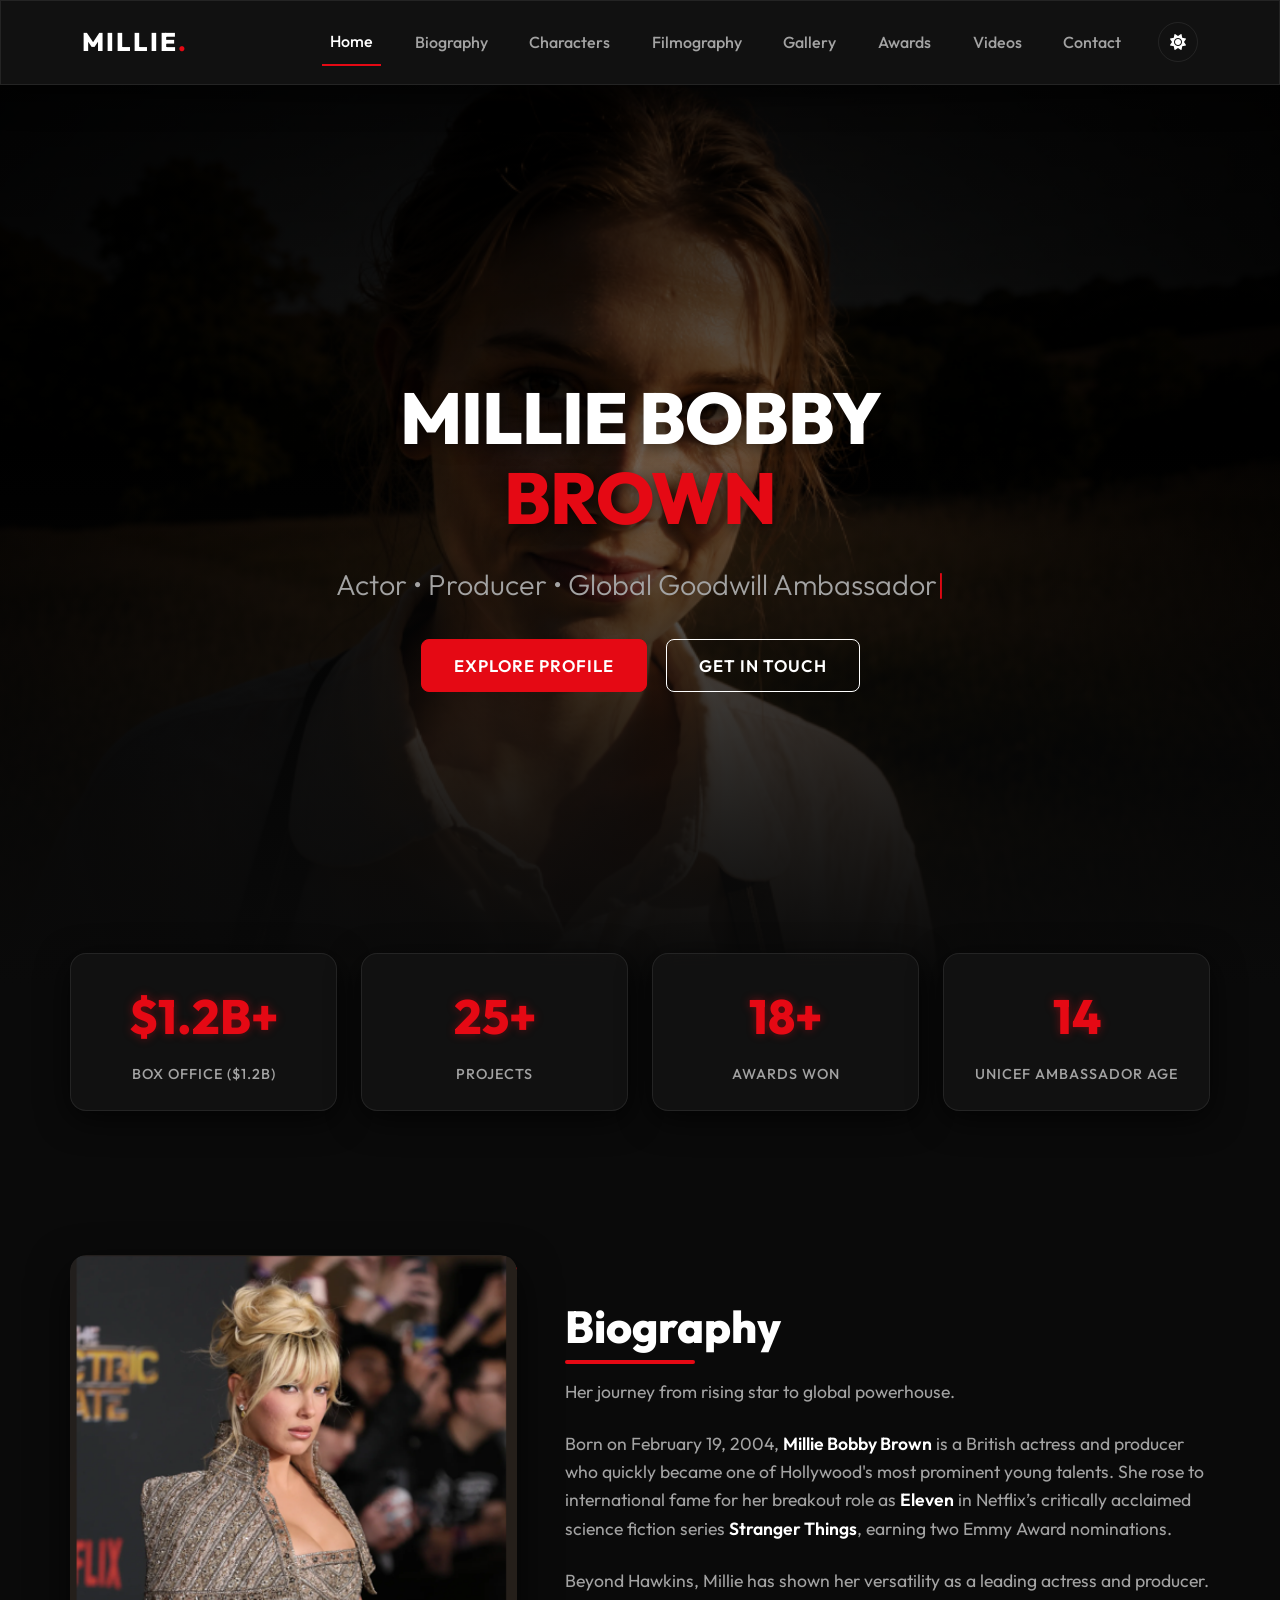
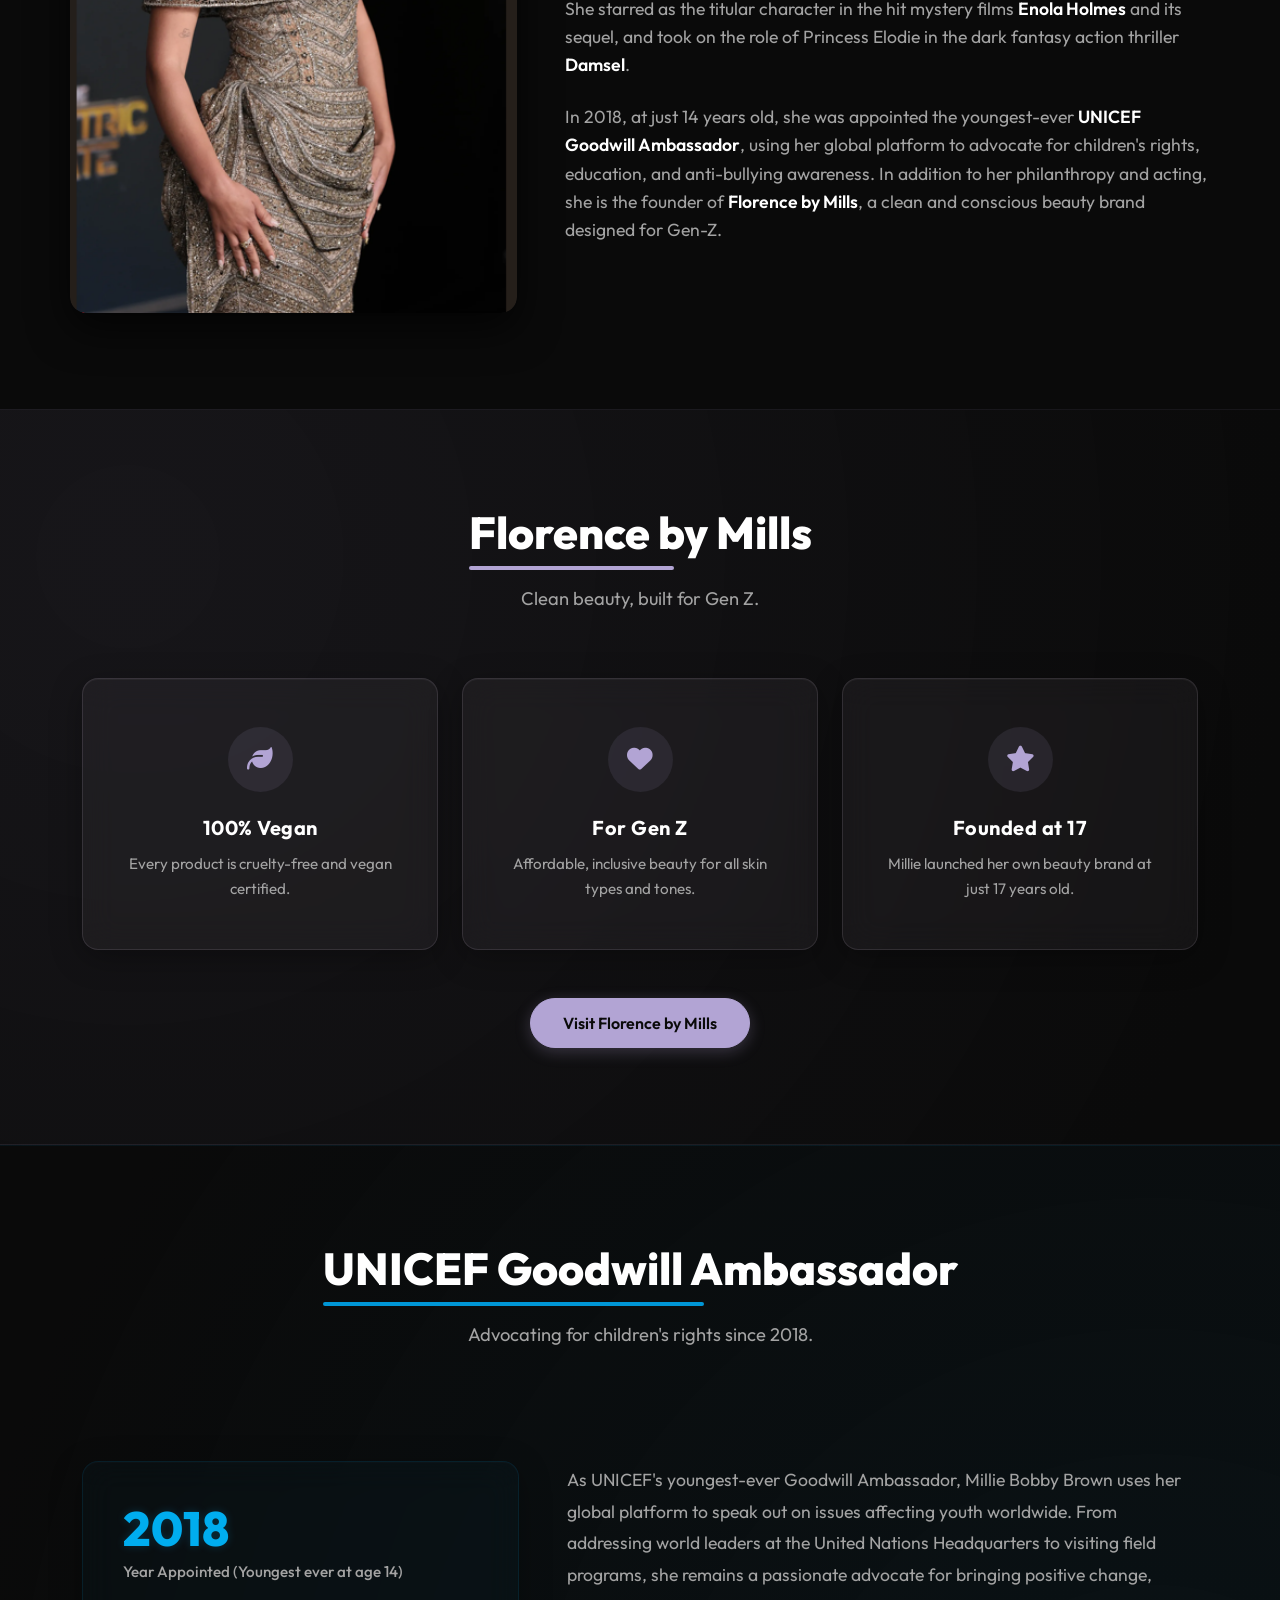
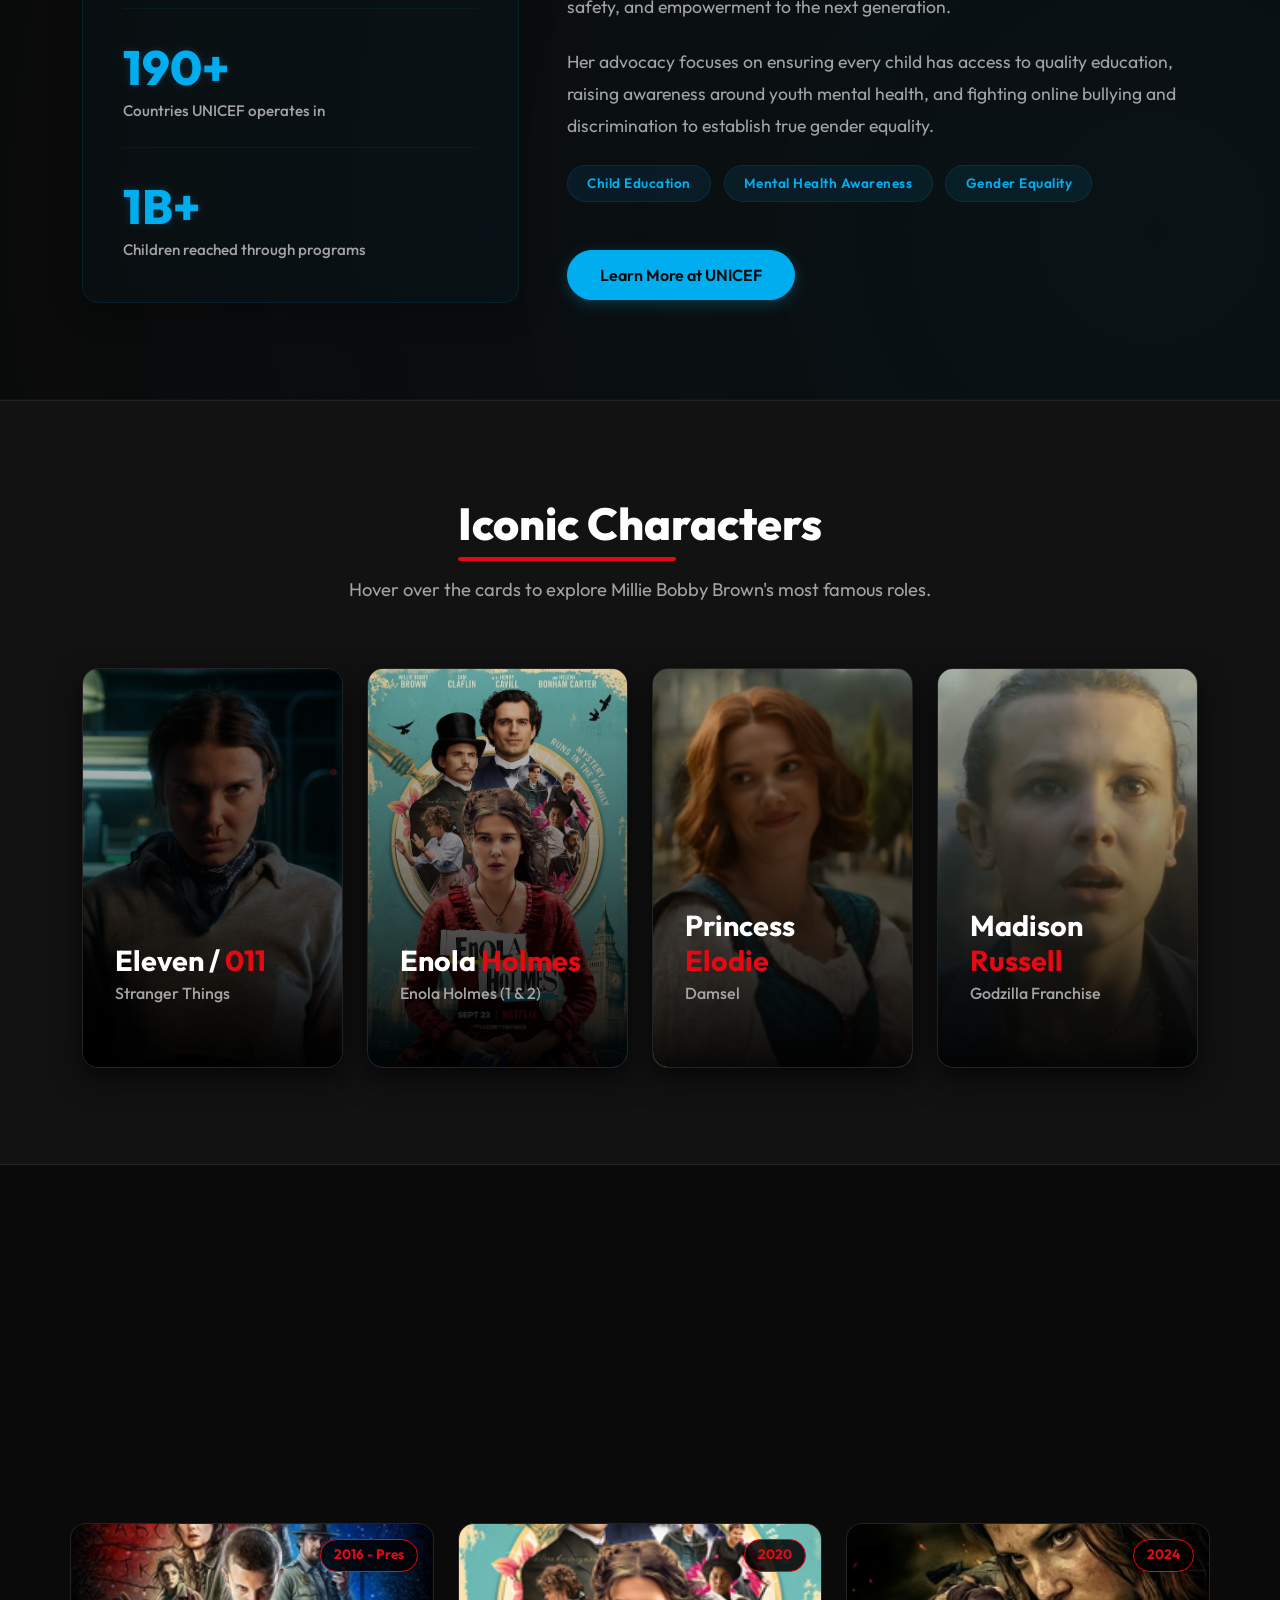
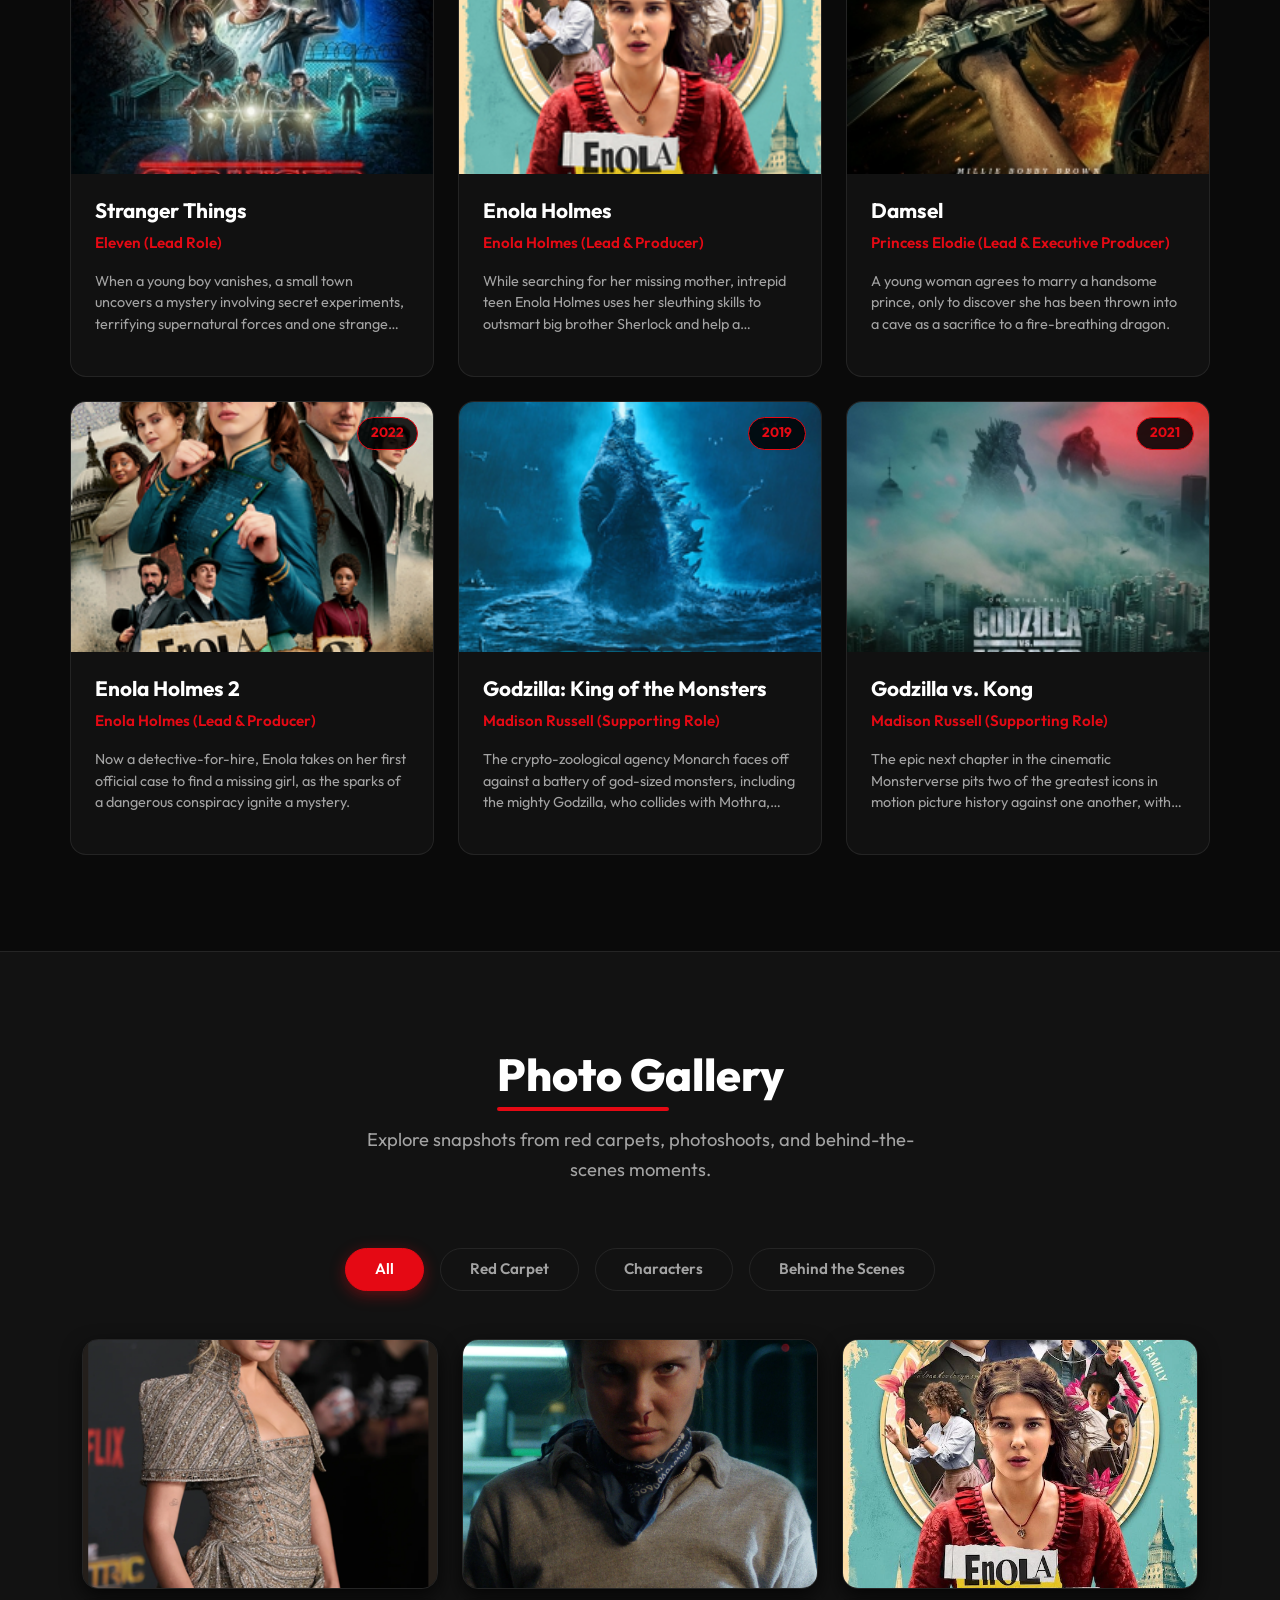
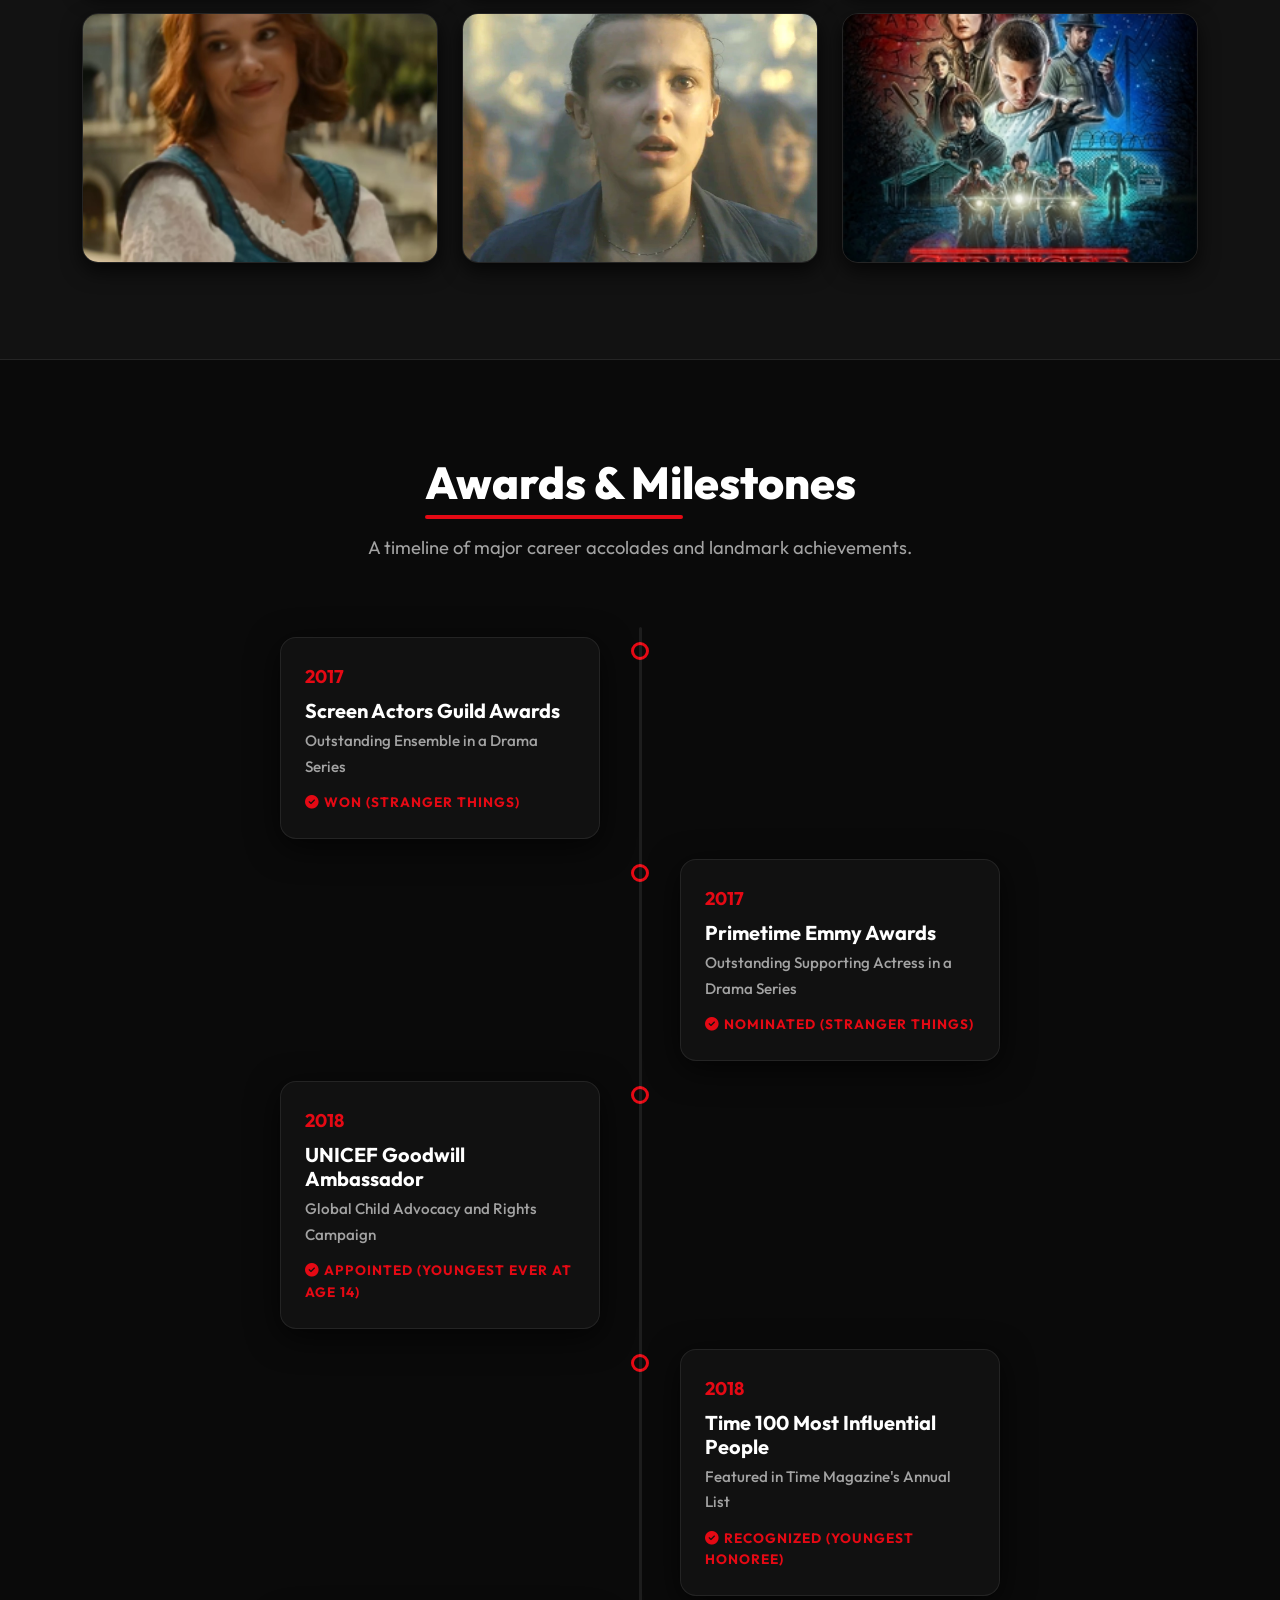
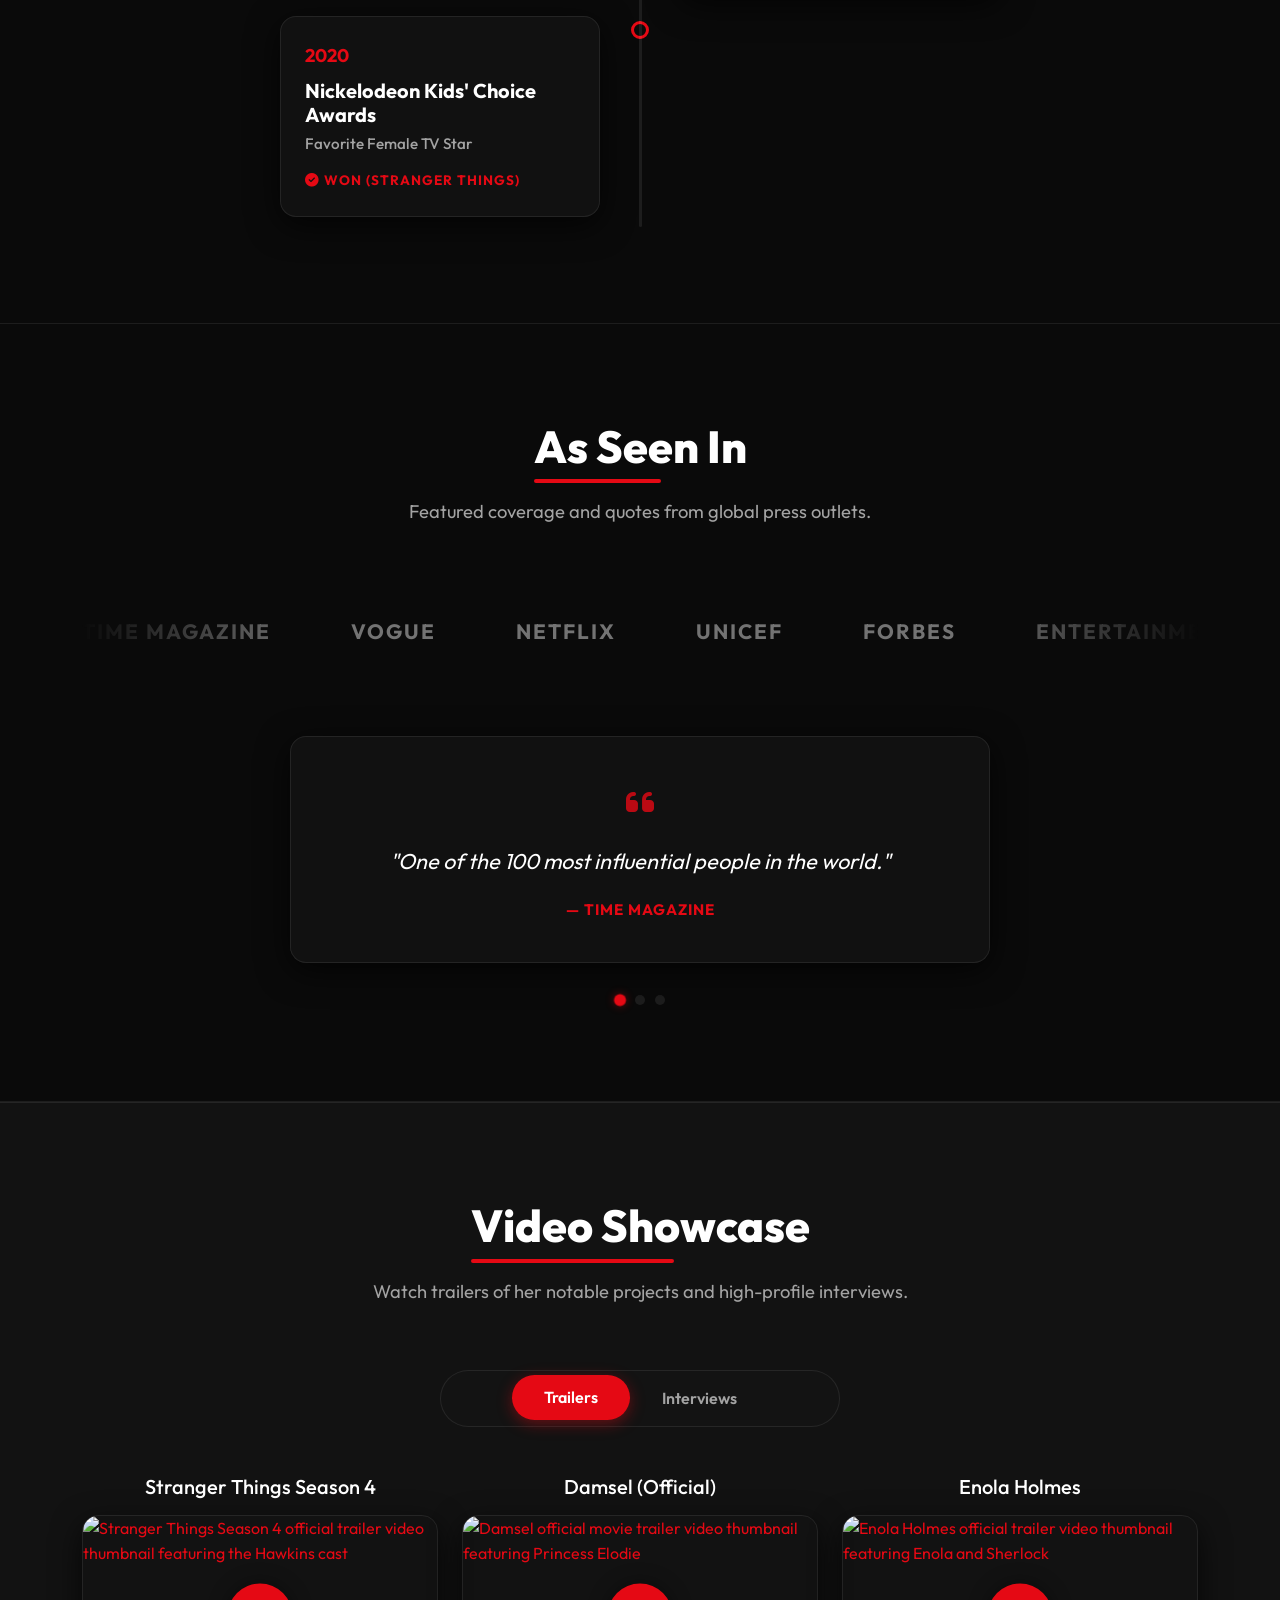
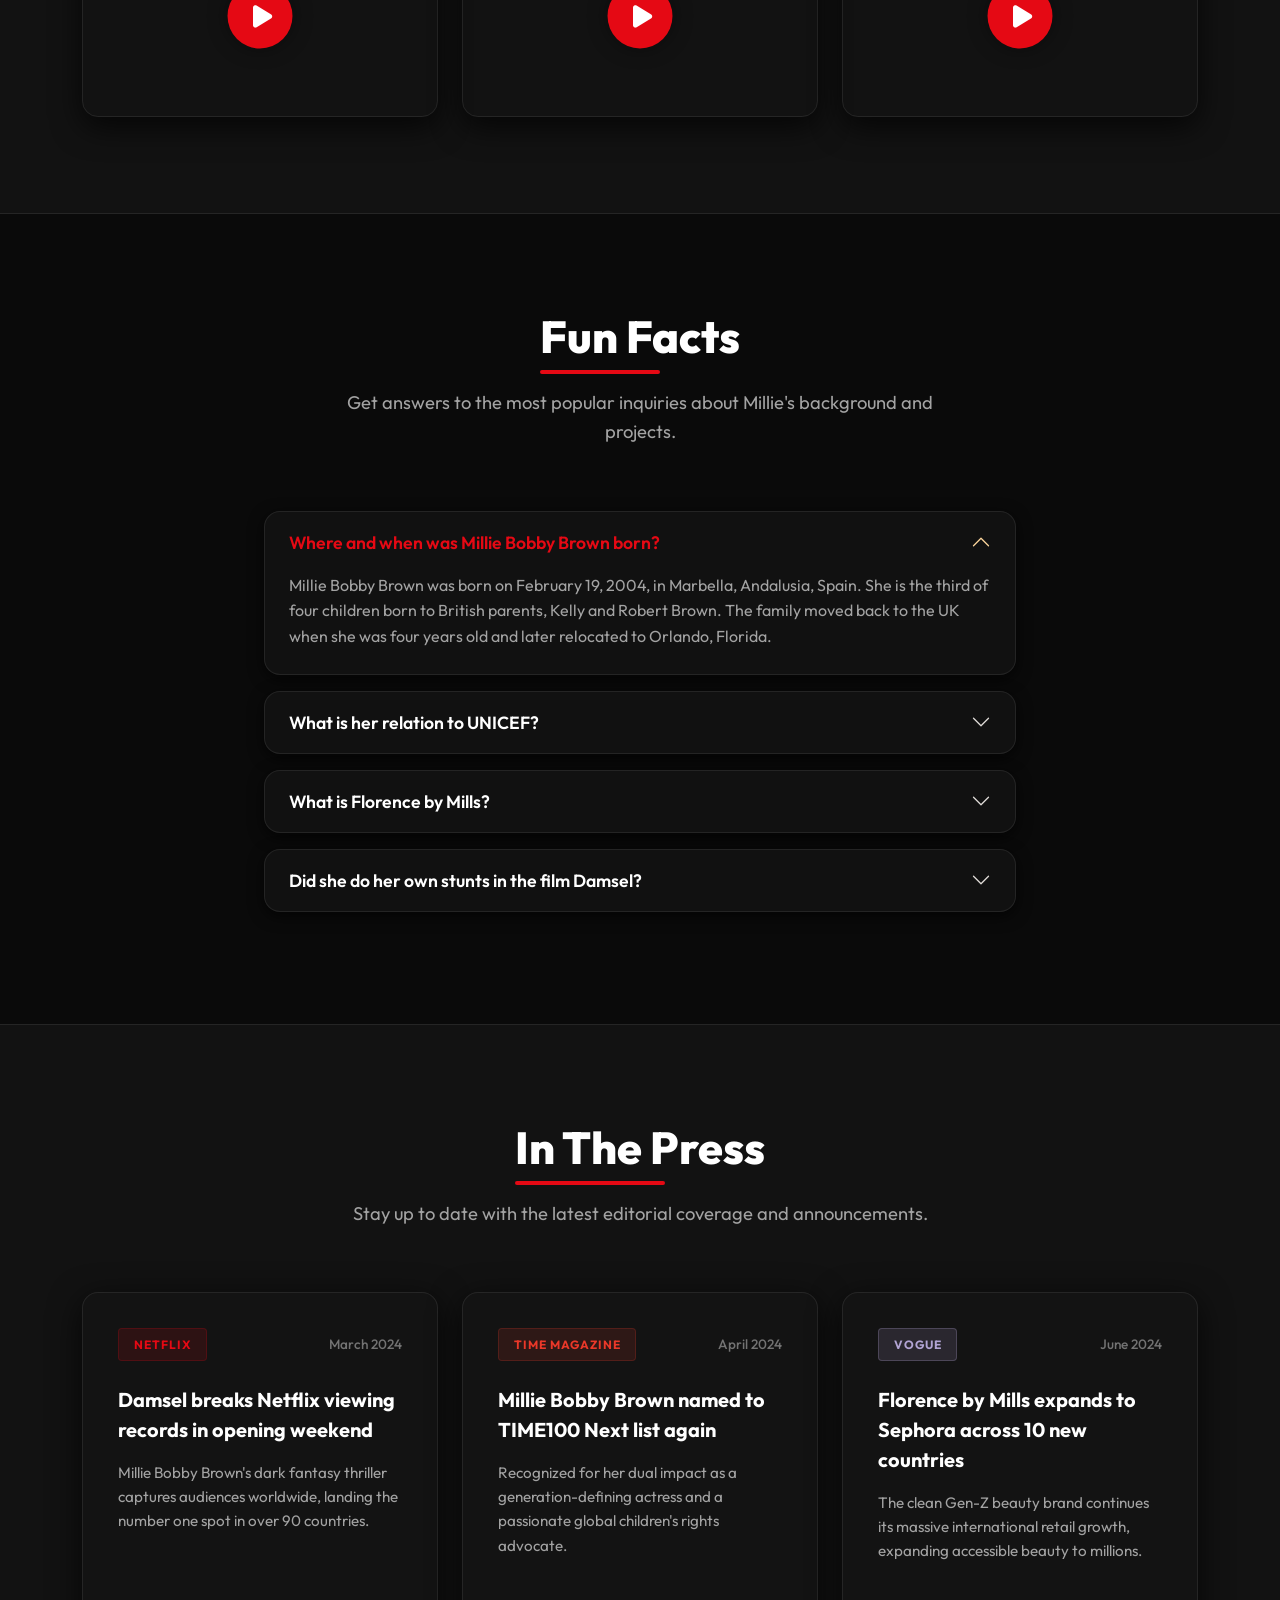
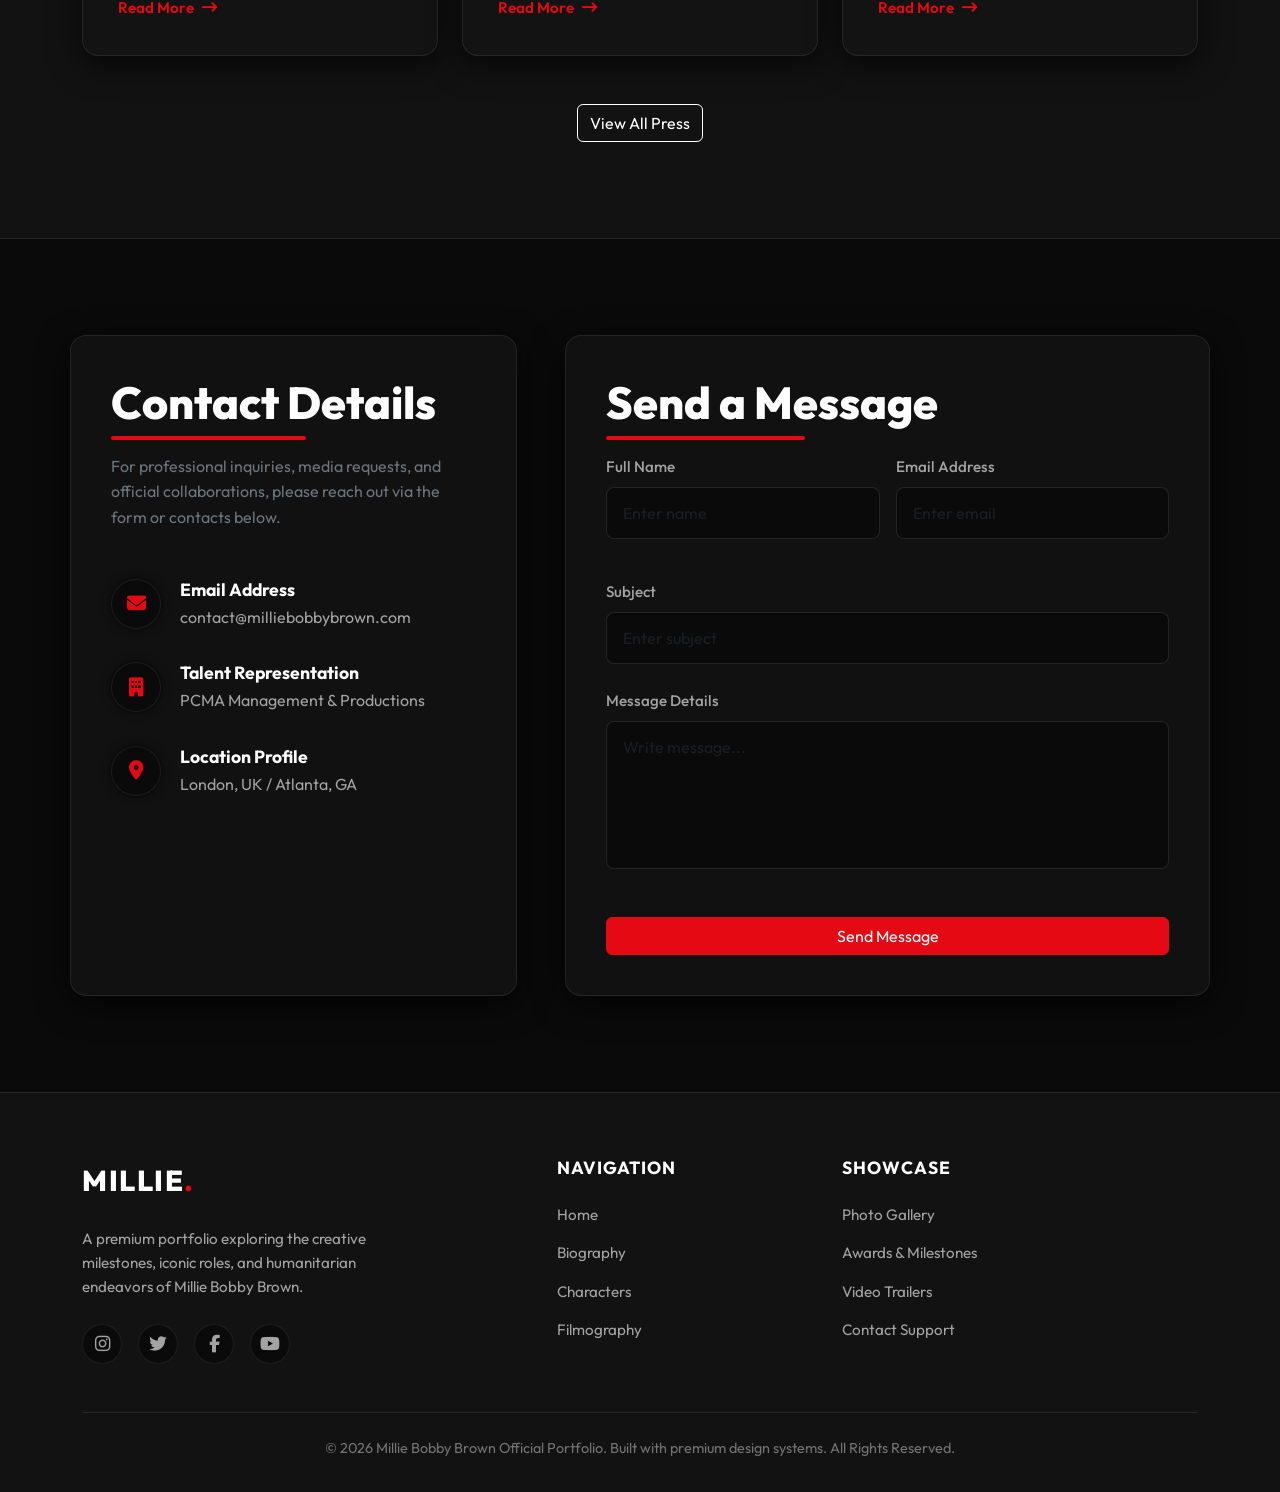
==== index.html @ f04abe36 "Implement inline video showcase player and local development server" ====
<!DOCTYPE html>
<html lang="en">
<head>
  <meta charset="UTF-8">
  <meta name="viewport" content="width=device-width, initial-scale=1.0">
  <title>Millie Bobby Brown | Official Portfolio & Showcase</title>
  <meta name="description" content="Explore the official portfolio of Millie Bobby Brown. Biography, iconic character grids, filterable filmography, awards timeline, interviews, trailers, and more.">
  
  <!-- SVG Favicon using "MILLIE." -->
  <link rel="icon" type="image/svg+xml" href="data:image/svg+xml,%3Csvg xmlns='http://www.w3.org/2000/svg' viewBox='0 0 100 100'%3E%3Cstyle%3Etext %7B font-family: 'Outfit', sans-serif%3B font-weight: 800%3B font-size: 24px%3B fill: %23111827%3B %7D @media (prefers-color-scheme: dark) %7B text %7B fill: %23FFFFFF%3B %7D %7D%3C/style%3E%3Ctext x='50%25' y='58%25' dominant-baseline='middle' text-anchor='middle'%3EMILLIE%3Ctspan fill='%23E50914'%3E.%3C/tspan%3E%3C/text%3E%3C/svg%3E">

  <!-- Open Graph Meta Tags -->
  <meta property="og:title" content="Millie Bobby Brown — Official Portfolio">
  <meta property="og:description" content="Actress, Producer & UNICEF Goodwill Ambassador">
  <meta property="og:image" content="assets/images/hero-bg.jpg">
  <meta property="og:type" content="website">

  <!-- Bootstrap 5 CSS -->
  <link href="https://cdn.jsdelivr.net/npm/bootstrap@5.3.2/dist/css/bootstrap.min.css" rel="stylesheet">
  <!-- FontAwesome Icons -->
  <link href="https://cdnjs.cloudflare.com/ajax/libs/font-awesome/6.4.2/css/all.min.css" rel="stylesheet">
  <!-- Custom CSS -->
  <link href="style.css" rel="stylesheet">
</head>
<body>

  <!-- Scroll Progress Bar -->
  <div class="scroll-progress-bar" id="scrollProgressBar"></div>

  <!-- Navigation Bar -->
  <nav class="navbar navbar-expand-lg sticky-top navbar-dark glass-panel" id="mainNavbar">
    <div class="container">
      <a class="navbar-brand" href="#home" id="brandLogo">MILLIE<span>.</span></a>
      <button class="navbar-toggler" type="button" data-bs-toggle="collapse" data-bs-target="#navbarContent" aria-controls="navbarContent" aria-expanded="false" aria-label="Toggle navigation" id="navbarTogglerBtn">
        <span class="navbar-toggler-icon"></span>
      </button>
      <div class="collapse navbar-collapse" id="navbarContent">
        <ul class="navbar-nav ms-auto mb-2 mb-lg-0 align-items-center">
          <li class="nav-item"><a class="nav-link active" href="#home" id="navLinkHome">Home</a></li>
          <li class="nav-item"><a class="nav-link" href="#bio" id="navLinkBio">Biography</a></li>
          <li class="nav-item"><a class="nav-link" href="#characters" id="navLinkCharacters">Characters</a></li>
          <li class="nav-item"><a class="nav-link" href="#filmography" id="navLinkFilmography">Filmography</a></li>
          <li class="nav-item"><a class="nav-link" href="#gallery" id="navLinkGallery">Gallery</a></li>
          <li class="nav-item"><a class="nav-link" href="#awards" id="navLinkAwards">Awards</a></li>
          <li class="nav-item"><a class="nav-link" href="#videos" id="navLinkVideos">Videos</a></li>
          <li class="nav-item"><a class="nav-link" href="#contact" id="navLinkContact">Contact</a></li>
          <li class="nav-item ms-lg-3 mt-2 mt-lg-0">
            <button class="theme-toggle-btn" id="themeToggleBtn" aria-label="Toggle Dark/Light Mode">
              <i class="fa-solid fa-sun" id="themeIcon"></i>
            </button>
          </li>
        </ul>
      </div>
    </div>
  </nav>

  <!-- Hero Section -->
  <section class="hero-section" id="home">
    <div class="hero-overlay"></div>
    <div class="hero-content text-center text-white">
      <h1 class="hero-title animate-on-scroll appear" id="heroMainTitle">MILLIE BOBBY <span>BROWN</span></h1>
      <p class="hero-subtitle" id="heroSubText">
        Actor • Producer • <span id="typewriter"></span><span class="typed-cursor">|</span>
      </p>
      <div class="hero-btns mt-4" id="heroButtonContainer">
        <a href="#bio" class="btn btn-primary-accent me-3" id="heroBtnExplore">Explore Profile</a>
        <a href="#contact" class="btn btn-outline-custom" id="heroBtnContact">Get In Touch</a>
      </div>
    </div>
  </section>

  <!-- Statistics Bar -->
  <section class="container stats-bar" id="statsSection">
    <div class="row g-4 justify-content-center">
      <div class="col-6 col-md-3">
        <div class="stat-item glass-panel" id="statBoxBoxOffice">
          <div class="stat-num" data-target="1200">$0M+</div>
          <div class="stat-label">Box Office ($1.2B)</div>
        </div>
      </div>
      <div class="col-6 col-md-3">
        <div class="stat-item glass-panel" id="statBoxProjects">
          <div class="stat-num" data-target="25">0</div>
          <div class="stat-label">Projects</div>
        </div>
      </div>
      <div class="col-6 col-md-3">
        <div class="stat-item glass-panel" id="statBoxAwards">
          <div class="stat-num" data-target="18">0</div>
          <div class="stat-label">Awards Won</div>
        </div>
      </div>
      <div class="col-6 col-md-3">
        <div class="stat-item glass-panel" id="statBoxAmbassador">
          <div class="stat-num" data-target="14">0</div>
          <div class="stat-label">UNICEF Ambassador Age</div>
        </div>
      </div>
    </div>
  </section>

  <!-- Biography Section -->
  <section class="section-padding container" id="bio">
    <div class="row align-items-center g-5">
      <div class="col-lg-5 animate-on-scroll" id="bioImageCol">
        <div class="bio-image-wrapper">
          <img src="assets/images/bio-img.png" alt="Millie Bobby Brown professional portrait showcase" class="bio-img" id="bioPortraitImage" loading="lazy">
        </div>
      </div>
      <div class="col-lg-7 bio-details animate-on-scroll" id="bioTextCol">
        <h2 class="section-title" id="bioTitle">Biography</h2>
        <p class="section-subtitle" id="bioSub">Her journey from rising star to global powerhouse.</p>
        <p>
          Born on February 19, 2004, <span class="highlight-text">Millie Bobby Brown</span> is a British actress and producer who quickly became one of Hollywood's most prominent young talents. She rose to international fame for her breakout role as <span class="highlight-text">Eleven</span> in Netflix’s critically acclaimed science fiction series <span class="highlight-text">Stranger Things</span>, earning two Emmy Award nominations.
        </p>
        <p>
          Beyond Hawkins, Millie has shown her versatility as a leading actress and producer. She starred as the titular character in the hit mystery films <span class="highlight-text">Enola Holmes</span> and its sequel, and took on the role of Princess Elodie in the dark fantasy action thriller <span class="highlight-text">Damsel</span>. 
        </p>
        <p>
          In 2018, at just 14 years old, she was appointed the youngest-ever <span class="highlight-text">UNICEF Goodwill Ambassador</span>, using her global platform to advocate for children's rights, education, and anti-bullying awareness. In addition to her philanthropy and acting, she is the founder of <span class="highlight-text">Florence by Mills</span>, a clean and conscious beauty brand designed for Gen-Z.
        </p>
      </div>
    </div>
  </section>

  <!-- Florence by Mills Brand Section -->
  <section class="section-padding florence-brand-section" id="florence">
    <div class="container">
      <div class="text-center animate-on-scroll" id="florenceHeader">
        <h2 class="section-title">Florence by Mills</h2>
        <p class="section-subtitle mx-auto">Clean beauty, built for Gen Z.</p>
      </div>

      <div class="row g-4 justify-content-center" id="florenceGrid">
        <!-- Pillar 1 -->
        <div class="col-md-4 animate-on-scroll">
          <div class="florence-card glass-panel-pastel">
            <div class="florence-icon"><i class="fa-solid fa-leaf"></i></div>
            <h3 class="florence-title">100% Vegan</h3>
            <p class="florence-desc">Every product is cruelty-free and vegan certified.</p>
          </div>
        </div>
        <!-- Pillar 2 -->
        <div class="col-md-4 animate-on-scroll">
          <div class="florence-card glass-panel-pastel">
            <div class="florence-icon"><i class="fa-solid fa-heart"></i></div>
            <h3 class="florence-title">For Gen Z</h3>
            <p class="florence-desc">Affordable, inclusive beauty for all skin types and tones.</p>
          </div>
        </div>
        <!-- Pillar 3 -->
        <div class="col-md-4 animate-on-scroll">
          <div class="florence-card glass-panel-pastel">
            <div class="florence-icon"><i class="fa-solid fa-star"></i></div>
            <h3 class="florence-title">Founded at 17</h3>
            <p class="florence-desc">Millie launched her own beauty brand at just 17 years old.</p>
          </div>
        </div>
      </div>

      <div class="text-center mt-5 animate-on-scroll" id="florenceCta">
        <a href="https://florencebymills.com" target="_blank" class="btn btn-florence">Visit Florence by Mills</a>
      </div>
    </div>
  </section>

  <!-- Humanitarian Work Section -->
  <section class="section-padding unicef-section" id="humanitarian">
    <div class="container">
      <div class="text-center animate-on-scroll" id="unicefHeader">
        <h2 class="section-title">UNICEF Goodwill Ambassador</h2>
        <p class="section-subtitle mx-auto">Advocating for children's rights since 2018.</p>
      </div>

      <div class="row align-items-center g-5 mt-3">
        <!-- Left Column: Impact Stats -->
        <div class="col-lg-5 animate-on-scroll" id="unicefStatsCol">
          <div class="unicef-stats-panel glass-panel-blue">
            <div class="unicef-stat-item">
              <div class="unicef-stat-num">2018</div>
              <div class="unicef-stat-label">Year Appointed (Youngest ever at age 14)</div>
            </div>
            <div class="unicef-stat-item">
              <div class="unicef-stat-num">190+</div>
              <div class="unicef-stat-label">Countries UNICEF operates in</div>
            </div>
            <div class="unicef-stat-item">
              <div class="unicef-stat-num">1B+</div>
              <div class="unicef-stat-label">Children reached through programs</div>
            </div>
          </div>
        </div>

        <!-- Right Column: Editorial & Tags -->
        <div class="col-lg-7 animate-on-scroll" id="unicefTextCol">
          <div class="unicef-editorial">
            <p>
              As UNICEF's youngest-ever Goodwill Ambassador, Millie Bobby Brown uses her global platform to speak out on issues affecting youth worldwide. From addressing world leaders at the United Nations Headquarters to visiting field programs, she remains a passionate advocate for bringing positive change, safety, and empowerment to the next generation.
            </p>
            <p class="mb-4">
              Her advocacy focuses on ensuring every child has access to quality education, raising awareness around youth mental health, and fighting online bullying and discrimination to establish true gender equality.
            </p>
            <div class="cause-tags mb-5">
              <span class="cause-badge">Child Education</span>
              <span class="cause-badge">Mental Health Awareness</span>
              <span class="cause-badge">Gender Equality</span>
            </div>
            <a href="https://www.unicef.org" target="_blank" class="btn btn-unicef">Learn More at UNICEF</a>
          </div>
        </div>
      </div>
    </div>
  </section>

  <!-- Characters Section -->
  <section class="section-padding bg-secondary-wrap" id="characters" style="background-color: var(--bg-secondary); border-top: 1px solid var(--border-color); border-bottom: 1px solid var(--border-color);">
    <div class="container">
      <div class="text-center animate-on-scroll" id="charactersHeader">
        <h2 class="section-title">Iconic Characters</h2>
        <p class="section-subtitle mx-auto">Hover over the cards to explore Millie Bobby Brown's most famous roles.</p>
      </div>
      
      <div class="row g-4" id="charactersGridContainer">
        <!-- Eleven -->
        <div class="col-md-6 col-lg-3 animate-on-scroll">
          <div class="character-card" id="charCardEleven">
            <div class="character-img-bg" style="background-image: url('assets/images/char-eleven-new.png');"></div>
            <div class="character-overlay">
              <h3 class="character-role">Eleven / <span>011</span></h3>
              <div class="character-show">Stranger Things</div>
              <p class="character-description">A psychokinetic girl raised in Hawkins Lab, who loves Eggo waffles and defends her friends from the Upside Down.</p>
            </div>
          </div>
        </div>
        <!-- Enola Holmes -->
        <div class="col-md-6 col-lg-3 animate-on-scroll">
          <div class="character-card" id="charCardEnola">
            <div class="character-img-bg" style="background-image: url('assets/images/char-enola-new.jpg');"></div>
            <div class="character-overlay">
              <h3 class="character-role">Enola <span>Holmes</span></h3>
              <div class="character-show">Enola Holmes (1 & 2)</div>
              <p class="character-description">Sherlock's brilliant, direct-to-camera-speaking younger sister who is a master of disguise and a skilled martial artist.</p>
            </div>
          </div>
        </div>
        <!-- Princess Elodie -->
        <div class="col-md-6 col-lg-3 animate-on-scroll">
          <div class="character-card" id="charCardElodie">
            <div class="character-img-bg" style="background-image: url('assets/images/char-elodie-new.jpg');"></div>
            <div class="character-overlay">
              <h3 class="character-role">Princess <span>Elodie</span></h3>
              <div class="character-show">Damsel</div>
              <p class="character-description">A strong-willed royal who fights to survive inside a dragon's lair after discovering she was meant to be sacrificed.</p>
            </div>
          </div>
        </div>
        <!-- Madison Russell -->
        <div class="col-md-6 col-lg-3 animate-on-scroll">
          <div class="character-card" id="charCardMadison">
            <div class="character-img-bg" style="background-image: url('assets/images/char-madison-new.png');"></div>
            <div class="character-overlay">
              <h3 class="character-role">Madison <span>Russell</span></h3>
              <div class="character-show">Godzilla Franchise</div>
              <p class="character-description">The courageous daughter of Monarch scientists, who risks her life to stand up for Godzilla and stop rogue organizations.</p>
            </div>
          </div>
        </div>
      </div>
    </div>
  </section>

  <!-- Filmography Section -->
  <section class="section-padding container" id="filmography">
    <div class="text-center animate-on-scroll" id="filmographyHeader">
      <h2 class="section-title">Filmography</h2>
      <p class="section-subtitle mx-auto">Filter and explore her major film and television productions.</p>
    </div>

    <!-- Filter Buttons -->
    <div class="filter-btn-container animate-on-scroll" id="filmographyFilters">
      <button class="filter-btn active" data-filter="all" id="btnFilterAll">All Projects</button>
      <button class="filter-btn" data-filter="movie" id="btnFilterMovies">Movies</button>
      <button class="filter-btn" data-filter="tv" id="btnFilterTV">TV Shows</button>
    </div>

    <!-- Filmography Cards -->
    <div class="row g-4" id="filmographyGrid">
      <!-- Stranger Things -->
      <div class="col-md-6 col-lg-4 film-item animate-on-scroll" data-category="tv" id="filmItemStrangerThings">
        <div class="movie-card">
          <div class="movie-poster-wrap">
            <img src="assets/images/poster-stranger-things.jpg" alt="Stranger Things Season 1 official series poster featuring Millie Bobby Brown as Eleven" loading="lazy">
            <span class="movie-year-badge">2016 - Pres</span>
          </div>
          <div class="movie-info">
            <h3 class="movie-title">Stranger Things</h3>
            <span class="movie-role">Eleven (Lead Role)</span>
            <p class="movie-desc">When a young boy vanishes, a small town uncovers a mystery involving secret experiments, terrifying supernatural forces and one strange little girl.</p>
          </div>
        </div>
      </div>
      <!-- Enola Holmes -->
      <div class="col-md-6 col-lg-4 film-item animate-on-scroll" data-category="movie" id="filmItemEnola1">
        <div class="movie-card">
          <div class="movie-poster-wrap">
            <img src="assets/images/poster-enola-holmes.jpg" alt="Enola Holmes official movie poster featuring Millie Bobby Brown" loading="lazy">
            <span class="movie-year-badge">2020</span>
          </div>
          <div class="movie-info">
            <h3 class="movie-title">Enola Holmes</h3>
            <span class="movie-role">Enola Holmes (Lead & Producer)</span>
            <p class="movie-desc">While searching for her missing mother, intrepid teen Enola Holmes uses her sleuthing skills to outsmart big brother Sherlock and help a runaway lord.</p>
          </div>
        </div>
      </div>
      <!-- Damsel -->
      <div class="col-md-6 col-lg-4 film-item animate-on-scroll" data-category="movie" id="filmItemDamsel">
        <div class="movie-card">
          <div class="movie-poster-wrap">
            <img src="assets/images/poster-damsel.jpg" alt="Damsel official dark fantasy movie poster starring Millie Bobby Brown" loading="lazy">
            <span class="movie-year-badge">2024</span>
          </div>
          <div class="movie-info">
            <h3 class="movie-title">Damsel</h3>
            <span class="movie-role">Princess Elodie (Lead & Executive Producer)</span>
            <p class="movie-desc">A young woman agrees to marry a handsome prince, only to discover she has been thrown into a cave as a sacrifice to a fire-breathing dragon.</p>
          </div>
        </div>
      </div>
      <!-- Enola Holmes 2 -->
      <div class="col-md-6 col-lg-4 film-item animate-on-scroll" data-category="movie" id="filmItemEnola2">
        <div class="movie-card">
          <div class="movie-poster-wrap">
            <img src="assets/images/poster-enola-holmes-2.png" alt="Enola Holmes 2 movie poster featuring Millie Bobby Brown in detective attire" loading="lazy">
            <span class="movie-year-badge">2022</span>
          </div>
          <div class="movie-info">
            <h3 class="movie-title">Enola Holmes 2</h3>
            <span class="movie-role">Enola Holmes (Lead & Producer)</span>
            <p class="movie-desc">Now a detective-for-hire, Enola takes on her first official case to find a missing girl, as the sparks of a dangerous conspiracy ignite a mystery.</p>
          </div>
        </div>
      </div>
      <!-- Godzilla: King of the Monsters -->
      <div class="col-md-6 col-lg-4 film-item animate-on-scroll" data-category="movie" id="filmItemGodzilla1">
        <div class="movie-card">
          <div class="movie-poster-wrap">
            <img src="assets/images/poster-godzilla-kotm.png" alt="Godzilla: King of the Monsters movie poster featuring Madison Russell" loading="lazy">
            <span class="movie-year-badge">2019</span>
          </div>
          <div class="movie-info">
            <h3 class="movie-title">Godzilla: King of the Monsters</h3>
            <span class="movie-role">Madison Russell (Supporting Role)</span>
            <p class="movie-desc">The crypto-zoological agency Monarch faces off against a battery of god-sized monsters, including the mighty Godzilla, who collides with Mothra, Rodan, and King Ghidorah.</p>
          </div>
        </div>
      </div>
      <!-- Godzilla vs. Kong -->
      <div class="col-md-6 col-lg-4 film-item animate-on-scroll" data-category="movie" id="filmItemGodzilla2">
        <div class="movie-card">
          <div class="movie-poster-wrap">
            <img src="assets/images/poster-godzilla-vs-kong.png" alt="Godzilla vs. Kong epic battle movie poster" loading="lazy">
            <span class="movie-year-badge">2021</span>
          </div>
          <div class="movie-info">
            <h3 class="movie-title">Godzilla vs. Kong</h3>
            <span class="movie-role">Madison Russell (Supporting Role)</span>
            <p class="movie-desc">The epic next chapter in the cinematic Monsterverse pits two of the greatest icons in motion picture history against one another, with humans caught in the middle.</p>
          </div>
        </div>
      </div>
    </div>
  </section>

  <!-- Interactive Photo Gallery -->
  <section class="section-padding bg-secondary-wrap" id="gallery" style="background-color: var(--bg-secondary); border-top: 1px solid var(--border-color); border-bottom: 1px solid var(--border-color);">
    <div class="container">
      <div class="text-center animate-on-scroll" id="galleryHeader">
        <h2 class="section-title">Photo Gallery</h2>
        <p class="section-subtitle mx-auto">Explore snapshots from red carpets, photoshoots, and behind-the-scenes moments.</p>
      </div>

      <!-- Gallery Filter Buttons -->
      <div class="filter-btn-container animate-on-scroll" id="galleryFilters">
        <button class="filter-btn gallery-filter-btn active" data-filter="all" id="btnGalleryFilterAll">All</button>
        <button class="filter-btn gallery-filter-btn" data-filter="red-carpet" id="btnGalleryFilterRedCarpet">Red Carpet</button>
        <button class="filter-btn gallery-filter-btn" data-filter="characters" id="btnGalleryFilterCharacters">Characters</button>
        <button class="filter-btn gallery-filter-btn" data-filter="behind-the-scenes" id="btnGalleryFilterBehindTheScenes">Behind the Scenes</button>
      </div>

      <div class="gallery-grid" id="galleryGridContainer">
        <!-- Gallery 1 -->
        <div class="gallery-item animate-on-scroll" data-src="assets/images/bio-img.png" data-caption="Millie Bobby Brown Portrait Showcase" id="galleryItem1" data-category="red-carpet">
          <img src="assets/images/bio-img.png" alt="Millie Bobby Brown smiling professional portrait" loading="lazy">
          <div class="gallery-hover-overlay"><i class="fa-solid fa-magnifying-glass-plus"></i></div>
        </div>
        <!-- Gallery 2 -->
        <div class="gallery-item animate-on-scroll" data-src="assets/images/char-eleven-new.png" data-caption="Eleven - Stranger Things Series" id="galleryItem2" data-category="characters">
          <img src="assets/images/char-eleven-new.png" alt="Millie Bobby Brown as Eleven with psychokinetic pose in Stranger Things" loading="lazy">
          <div class="gallery-hover-overlay"><i class="fa-solid fa-magnifying-glass-plus"></i></div>
        </div>
        <!-- Gallery 3 -->
        <div class="gallery-item animate-on-scroll" data-src="assets/images/char-enola-new.jpg" data-caption="Enola Holmes - Detective Portrait" id="galleryItem3" data-category="characters">
          <img src="assets/images/char-enola-new.jpg" alt="Millie Bobby Brown as Enola Holmes holding a magnifying glass in detective theme" loading="lazy">
          <div class="gallery-hover-overlay"><i class="fa-solid fa-magnifying-glass-plus"></i></div>
        </div>
        <!-- Gallery 4 -->
        <div class="gallery-item animate-on-scroll" data-src="assets/images/char-elodie-new.jpg" data-caption="Princess Elodie - Damsel Action Scene" id="galleryItem4" data-category="characters">
          <img src="assets/images/char-elodie-new.jpg" alt="Millie Bobby Brown as Princess Elodie armed with a sword in Damsel action scene" loading="lazy">
          <div class="gallery-hover-overlay"><i class="fa-solid fa-magnifying-glass-plus"></i></div>
        </div>
        <!-- Gallery 5 -->
        <div class="gallery-item animate-on-scroll" data-src="assets/images/char-madison-new.png" data-caption="Madison Russell - Godzilla Franchise" id="galleryItem5" data-category="behind-the-scenes">
          <img src="assets/images/char-madison-new.png" alt="Millie Bobby Brown as Madison Russell looking concerned in Godzilla movie scene" loading="lazy">
          <div class="gallery-hover-overlay"><i class="fa-solid fa-magnifying-glass-plus"></i></div>
        </div>
        <!-- Gallery 6 -->
        <div class="gallery-item animate-on-scroll" data-src="assets/images/poster-stranger-things.jpg" data-caption="Stranger Things Season 1 Poster Artwork" id="galleryItem6" data-category="behind-the-scenes">
          <img src="assets/images/poster-stranger-things.jpg" alt="Stranger Things Season 1 vintage artwork poster" loading="lazy">
          <div class="gallery-hover-overlay"><i class="fa-solid fa-magnifying-glass-plus"></i></div>
        </div>
      </div>
    </div>
  </section>

  <!-- Awards Section -->
  <section class="section-padding container" id="awards">
    <div class="text-center animate-on-scroll" id="awardsHeader">
      <h2 class="section-title">Awards & Milestones</h2>
      <p class="section-subtitle mx-auto">A timeline of major career accolades and landmark achievements.</p>
    </div>

    <div class="timeline" id="awardsTimeline">
      <!-- 2017 Ensemble Won -->
      <div class="timeline-item left-item animate-on-scroll" id="timelineItem1">
        <div class="timeline-card glass-panel">
          <div class="timeline-year">2017</div>
          <h4 class="timeline-title">Screen Actors Guild Awards</h4>
          <span class="timeline-category">Outstanding Ensemble in a Drama Series</span>
          <div class="timeline-status"><i class="fa-solid fa-circle-check"></i> Won (Stranger Things)</div>
        </div>
      </div>
      <!-- 2017 Emmy Nom -->
      <div class="timeline-item right-item animate-on-scroll" id="timelineItem2">
        <div class="timeline-card glass-panel">
          <div class="timeline-year">2017</div>
          <h4 class="timeline-title">Primetime Emmy Awards</h4>
          <span class="timeline-category">Outstanding Supporting Actress in a Drama Series</span>
          <div class="timeline-status"><i class="fa-solid fa-circle-check"></i> Nominated (Stranger Things)</div>
        </div>
      </div>
      <!-- 2018 Youngest UNICEF -->
      <div class="timeline-item left-item animate-on-scroll" id="timelineItem3">
        <div class="timeline-card glass-panel">
          <div class="timeline-year">2018</div>
          <h4 class="timeline-title">UNICEF Goodwill Ambassador</h4>
          <span class="timeline-category">Global Child Advocacy and Rights Campaign</span>
          <div class="timeline-status"><i class="fa-solid fa-circle-check"></i> Appointed (Youngest Ever at Age 14)</div>
        </div>
      </div>
      <!-- 2018 Time 100 -->
      <div class="timeline-item right-item animate-on-scroll" id="timelineItem4">
        <div class="timeline-card glass-panel">
          <div class="timeline-year">2018</div>
          <h4 class="timeline-title">Time 100 Most Influential People</h4>
          <span class="timeline-category">Featured in Time Magazine's Annual List</span>
          <div class="timeline-status"><i class="fa-solid fa-circle-check"></i> Recognized (Youngest honoree)</div>
        </div>
      </div>
      <!-- 2020 Kids Choice Won -->
      <div class="timeline-item left-item animate-on-scroll" id="timelineItem5">
        <div class="timeline-card glass-panel">
          <div class="timeline-year">2020</div>
          <h4 class="timeline-title">Nickelodeon Kids' Choice Awards</h4>
          <span class="timeline-category">Favorite Female TV Star</span>
          <div class="timeline-status"><i class="fa-solid fa-circle-check"></i> Won (Stranger Things)</div>
        </div>
      </div>
    </div>
  </section>

  <!-- As Seen In Section -->
  <section class="section-padding bg-dark-banner" id="press" style="border-top: 1px solid var(--border-color); border-bottom: 1px solid var(--border-color);">
    <div class="container">
      <div class="text-center animate-on-scroll" id="pressHeader">
        <h2 class="section-title">As Seen In</h2>
        <p class="section-subtitle mx-auto">Featured coverage and quotes from global press outlets.</p>
      </div>

      <!-- Auto-scrolling Marquee of Outlets -->
      <div class="marquee-wrapper animate-on-scroll">
        <div class="marquee-track">
          <div class="marquee-item">TIME Magazine</div>
          <div class="marquee-item">Vogue</div>
          <div class="marquee-item">Netflix</div>
          <div class="marquee-item">UNICEF</div>
          <div class="marquee-item">Forbes</div>
          <div class="marquee-item">Entertainment Weekly</div>
          <div class="marquee-item">Variety</div>
          <!-- Repeat items for continuous infinite scroll -->
          <div class="marquee-item">TIME Magazine</div>
          <div class="marquee-item">Vogue</div>
          <div class="marquee-item">Netflix</div>
          <div class="marquee-item">UNICEF</div>
          <div class="marquee-item">Forbes</div>
          <div class="marquee-item">Entertainment Weekly</div>
          <div class="marquee-item">Variety</div>
        </div>
      </div>

      <!-- Rotating Quotes Container -->
      <div class="quotes-slider-container animate-on-scroll">
        <!-- Quote 1 -->
        <div class="quote-card glass-panel active" data-quote-index="0">
          <div class="quote-icon"><i class="fa-solid fa-quote-left"></i></div>
          <p class="quote-text">"One of the 100 most influential people in the world."</p>
          <div class="quote-author">— TIME Magazine</div>
        </div>
        <!-- Quote 2 -->
        <div class="quote-card glass-panel" data-quote-index="1">
          <div class="quote-icon"><i class="fa-solid fa-quote-left"></i></div>
          <p class="quote-text">"A force of nature on and off screen."</p>
          <div class="quote-author">— Vogue</div>
        </div>
        <!-- Quote 3 -->
        <div class="quote-card glass-panel" data-quote-index="2">
          <div class="quote-icon"><i class="fa-solid fa-quote-left"></i></div>
          <p class="quote-text">"A generation-defining talent."</p>
          <div class="quote-author">— Variety</div>
        </div>
        
        <!-- Slider Indicators -->
        <div class="quote-dots">
          <span class="quote-dot active" data-quote-dot="0"></span>
          <span class="quote-dot" data-quote-dot="1"></span>
          <span class="quote-dot" data-quote-dot="2"></span>
        </div>
      </div>
    </div>
  </section>

  <!-- Video Showcase Section -->
  <section class="section-padding bg-secondary-wrap" id="videos" style="background-color: var(--bg-secondary); border-top: 1px solid var(--border-color); border-bottom: 1px solid var(--border-color);">
    <div class="container">
      <div class="text-center animate-on-scroll" id="videosHeader">
        <h2 class="section-title">Video Showcase</h2>
        <p class="section-subtitle mx-auto">Watch trailers of her notable projects and high-profile interviews.</p>
      </div>

      <!-- Video Tabs Pills -->
      <ul class="nav nav-pills nav-pills-custom justify-content-center animate-on-scroll" id="videoTabs" role="tablist">
        <li class="nav-item" role="presentation">
          <button class="nav-link active" id="pills-trailers-tab" data-bs-toggle="pill" data-bs-target="#pills-trailers" type="button" role="tab" aria-controls="pills-trailers" aria-selected="true">Trailers</button>
        </li>
        <li class="nav-item" role="presentation">
          <button class="nav-link" id="pills-interviews-tab" data-bs-toggle="pill" data-bs-target="#pills-interviews" type="button" role="tab" aria-controls="pills-interviews" aria-selected="false">Interviews</button>
        </li>
      </ul>

      <!-- Tab Content Panels -->
      <div class="tab-content" id="videoTabsContent">
        <!-- Trailers Tab -->
        <div class="tab-pane fade show active" id="pills-trailers" role="tabpanel" aria-labelledby="pills-trailers-tab">
          <div class="row g-4 justify-content-center" id="trailersGrid">
            <div class="col-lg-4 animate-on-scroll">
              <h5 class="text-center mb-3">Stranger Things Season 4</h5>
              <div class="video-wrap">
                <a href="https://www.youtube.com/watch?v=b9EkMc79ZSU" target="_blank" class="video-link-wrapper">
                  <img src="https://img.youtube.com/vi/b9EkMc79ZSU/maxresdefault.jpg" alt="Stranger Things Season 4 official trailer video thumbnail featuring the Hawkins cast" class="video-thumbnail" loading="lazy">
                  <div class="play-btn-overlay"><i class="fa-solid fa-play"></i></div>
                </a>
              </div>
            </div>
            <div class="col-lg-4 animate-on-scroll">
              <h5 class="text-center mb-3">Damsel (Official)</h5>
              <div class="video-wrap">
                <a href="https://www.youtube.com/watch?v=iM150ZWovZM" target="_blank" class="video-link-wrapper">
                  <img src="https://img.youtube.com/vi/iM150ZWovZM/maxresdefault.jpg" alt="Damsel official movie trailer video thumbnail featuring Princess Elodie" class="video-thumbnail" loading="lazy">
                  <div class="play-btn-overlay"><i class="fa-solid fa-play"></i></div>
                </a>
              </div>
            </div>
            <div class="col-lg-4 animate-on-scroll">
              <h5 class="text-center mb-3">Enola Holmes</h5>
              <div class="video-wrap">
                <a href="https://www.youtube.com/watch?v=1d0Zf9sXlHk" target="_blank" class="video-link-wrapper">
                  <img src="https://img.youtube.com/vi/1d0Zf9sXlHk/maxresdefault.jpg" alt="Enola Holmes official trailer video thumbnail featuring Enola and Sherlock" class="video-thumbnail" loading="lazy">
                  <div class="play-btn-overlay"><i class="fa-solid fa-play"></i></div>
                </a>
              </div>
            </div>
          </div>
        </div>

        <!-- Interviews Tab -->
        <div class="tab-pane fade" id="pills-interviews" role="tabpanel" aria-labelledby="pills-interviews-tab">
          <div class="row g-4 justify-content-center" id="interviewsGrid">
            <div class="col-lg-6 animate-on-scroll">
              <h5 class="text-center mb-3">Wired Autocomplete Interview</h5>
              <div class="video-wrap">
                <a href="https://www.youtube.com/watch?v=9VpJ5ci5zcw" target="_blank" class="video-link-wrapper">
                  <img src="https://img.youtube.com/vi/9VpJ5ci5zcw/maxresdefault.jpg" alt="Millie Bobby Brown WIRED Autocomplete Interview video thumbnail" class="video-thumbnail" loading="lazy">
                  <div class="play-btn-overlay"><i class="fa-solid fa-play"></i></div>
                </a>
              </div>
            </div>
            <div class="col-lg-6 animate-on-scroll">
              <h5 class="text-center mb-3">The Tonight Show Starring Jimmy Fallon</h5>
              <div class="video-wrap">
                <a href="https://www.youtube.com/watch?v=xJJQGC0cnxo" target="_blank" class="video-link-wrapper">
                  <img src="https://img.youtube.com/vi/xJJQGC0cnxo/maxresdefault.jpg" alt="Millie Bobby Brown True Confessions segment on The Tonight Show Starring Jimmy Fallon video thumbnail" class="video-thumbnail" loading="lazy">
                  <div class="play-btn-overlay"><i class="fa-solid fa-play"></i></div>
                </a>
              </div>
            </div>
          </div>
        </div>
      </div>
    </div>
  </section>

  <!-- Fun Facts Section (Accordion) -->
  <section class="section-padding container" id="faq">
    <div class="text-center animate-on-scroll" id="faqHeader">
      <h2 class="section-title">Fun Facts</h2>
      <p class="section-subtitle mx-auto">Get answers to the most popular inquiries about Millie's background and projects.</p>
    </div>

    <div class="row justify-content-center" id="faqAccordionContainer">
      <div class="col-lg-8 animate-on-scroll">
        <div class="accordion" id="funFactsAccordion">
          <!-- Accordion 1 -->
          <div class="accordion-item" id="accordionItemBirth">
            <h3 class="accordion-header">
              <button class="accordion-button" type="button" data-bs-toggle="collapse" data-bs-target="#collapseOne" aria-expanded="true" aria-controls="collapseOne" id="btnAccordionBirth">
                Where and when was Millie Bobby Brown born?
              </button>
            </h3>
            <div id="collapseOne" class="accordion-collapse collapse show" data-bs-parent="#funFactsAccordion">
              <div class="accordion-body">
                Millie Bobby Brown was born on February 19, 2004, in Marbella, Andalusia, Spain. She is the third of four children born to British parents, Kelly and Robert Brown. The family moved back to the UK when she was four years old and later relocated to Orlando, Florida.
              </div>
            </div>
          </div>
          <!-- Accordion 2 -->
          <div class="accordion-item" id="accordionItemUnicef">
            <h3 class="accordion-header">
              <button class="accordion-button collapsed" type="button" data-bs-toggle="collapse" data-bs-target="#collapseTwo" aria-expanded="false" aria-controls="collapseTwo" id="btnAccordionUnicef">
                What is her relation to UNICEF?
              </button>
            </h3>
            <div id="collapseTwo" class="accordion-collapse collapse" data-bs-parent="#funFactsAccordion">
              <div class="accordion-body">
                On World Children's Day in November 2018, Millie was appointed as a UNICEF Goodwill Ambassador at the age of 14, making her the youngest person ever to receive this title. She uses her voice to address bullying, rights to education, safety, and empowerment.
              </div>
            </div>
          </div>
          <!-- Accordion 3 -->
          <div class="accordion-item" id="accordionItemFlorence">
            <h3 class="accordion-header">
              <button class="accordion-button collapsed" type="button" data-bs-toggle="collapse" data-bs-target="#collapseThree" aria-expanded="false" aria-controls="collapseThree" id="btnAccordionFlorence">
                What is Florence by Mills?
              </button>
            </h3>
            <div id="collapseThree" class="accordion-collapse collapse" data-bs-parent="#funFactsAccordion">
              <div class="accordion-body">
                Florence by Mills is Millie's clean, vegan, and cruelty-free beauty, skincare, and hair care line launched in 2019. Named after her great-grandmother Florence, the brand's philosophy focuses on self-expression, beauty self-care, and toxic-free, accessible ingredients for Gen-Z.
              </div>
            </div>
          </div>
          <!-- Accordion 4 -->
          <div class="accordion-item" id="accordionItemStunts">
            <h3 class="accordion-header">
              <button class="accordion-button collapsed" type="button" data-bs-toggle="collapse" data-bs-target="#collapseFour" aria-expanded="false" aria-controls="collapseFour" id="btnAccordionStunts">
                Did she do her own stunts in the film Damsel?
              </button>
            </h3>
            <div id="collapseFour" class="accordion-collapse collapse" data-bs-parent="#funFactsAccordion">
              <div class="accordion-body">
                Yes! Millie took on extensive physical training and performed a major portion of her own action stunts in the 2024 Netflix film Damsel. She mentioned in interviews that she wanted her character, Princess Elodie's survival struggles, to feel highly raw and authentic.
              </div>
            </div>
          </div>
        </div>
      </div>
    </div>
  </section>

  <!-- Latest News Section -->
  <section class="section-padding bg-secondary-wrap" id="press-news" style="background-color: var(--bg-secondary); border-top: 1px solid var(--border-color); border-bottom: 1px solid var(--border-color);">
    <div class="container">
      <div class="text-center animate-on-scroll" id="pressNewsHeader">
        <h2 class="section-title">In The Press</h2>
        <p class="section-subtitle mx-auto">Stay up to date with the latest editorial coverage and announcements.</p>
      </div>

      <div class="row g-4 justify-content-center" id="pressNewsGrid">
        <!-- Article 1 -->
        <div class="col-md-6 col-lg-4 animate-on-scroll">
          <div class="press-news-card glass-panel">
            <div class="press-news-source-wrap">
              <span class="source-tag source-netflix">Netflix</span>
              <span class="press-news-date">March 2024</span>
            </div>
            <h3 class="press-news-headline">Damsel breaks Netflix viewing records in opening weekend</h3>
            <p class="press-news-desc">Millie Bobby Brown's dark fantasy thriller captures audiences worldwide, landing the number one spot in over 90 countries.</p>
            <a href="https://netflix.com" target="_blank" class="press-news-link">Read More <i class="fa-solid fa-arrow-right-long"></i></a>
          </div>
        </div>

        <!-- Article 2 -->
        <div class="col-md-6 col-lg-4 animate-on-scroll">
          <div class="press-news-card glass-panel">
            <div class="press-news-source-wrap">
              <span class="source-tag source-time">TIME Magazine</span>
              <span class="press-news-date">April 2024</span>
            </div>
            <h3 class="press-news-headline">Millie Bobby Brown named to TIME100 Next list again</h3>
            <p class="press-news-desc">Recognized for her dual impact as a generation-defining actress and a passionate global children's rights advocate.</p>
            <a href="https://time.com" target="_blank" class="press-news-link">Read More <i class="fa-solid fa-arrow-right-long"></i></a>
          </div>
        </div>

        <!-- Article 3 -->
        <div class="col-md-6 col-lg-4 animate-on-scroll">
          <div class="press-news-card glass-panel">
            <div class="press-news-source-wrap">
              <span class="source-tag source-vogue">Vogue</span>
              <span class="press-news-date">June 2024</span>
            </div>
            <h3 class="press-news-headline">Florence by Mills expands to Sephora across 10 new countries</h3>
            <p class="press-news-desc">The clean Gen-Z beauty brand continues its massive international retail growth, expanding accessible beauty to millions.</p>
            <a href="https://vogue.com" target="_blank" class="press-news-link">Read More <i class="fa-solid fa-arrow-right-long"></i></a>
          </div>
        </div>
      </div>

      <div class="text-center mt-5 animate-on-scroll" id="pressNewsCta">
        <a href="#press" class="btn btn-outline-custom">View All Press</a>
      </div>
    </div>
  </section>

  <!-- Contact Form & Details Section -->
  <section class="section-padding container" id="contact">
    <div class="row g-5">
      <!-- Info Col -->
      <div class="col-lg-5 animate-on-scroll" id="contactInfoCol">
        <div class="contact-info-card glass-panel">
          <h2 class="section-title mb-4">Contact Details</h2>
          <p class="mb-5 text-secondary">For professional inquiries, media requests, and official collaborations, please reach out via the form or contacts below.</p>
          
          <div class="contact-info-item">
            <div class="contact-icon"><i class="fa-solid fa-envelope"></i></div>
            <div class="contact-text">
              <h5>Email Address</h5>
              <p>contact@milliebobbybrown.com</p>
            </div>
          </div>
          <div class="contact-info-item">
            <div class="contact-icon"><i class="fa-solid fa-building"></i></div>
            <div class="contact-text">
              <h5>Talent Representation</h5>
              <p>PCMA Management & Productions</p>
            </div>
          </div>
          <div class="contact-info-item">
            <div class="contact-icon"><i class="fa-solid fa-location-dot"></i></div>
            <div class="contact-text">
              <h5>Location Profile</h5>
              <p>London, UK / Atlanta, GA</p>
            </div>
          </div>
        </div>
      </div>

      <!-- Form Col -->
      <div class="col-lg-7 animate-on-scroll" id="contactFormCol">
        <div class="contact-form-card glass-panel">
          <h2 class="section-title mb-4">Send a Message</h2>
          <form id="contactForm">
            <div class="row g-3">
              <div class="col-md-6 form-group">
                <label for="contactName" class="form-label">Full Name</label>
                <input type="text" class="form-control" id="contactName" placeholder="Enter name" required>
              </div>
              <div class="col-md-6 form-group">
                <label for="contactEmail" class="form-label">Email Address</label>
                <input type="email" class="form-control" id="contactEmail" placeholder="Enter email" required>
              </div>
            </div>
            <div class="form-group mt-3">
              <label for="contactSubject" class="form-label">Subject</label>
              <input type="text" class="form-control" id="contactSubject" placeholder="Enter subject" required>
            </div>
            <div class="form-group mt-3">
              <label for="contactMessage" class="form-label">Message Details</label>
              <textarea class="form-control" id="contactMessage" rows="5" placeholder="Write message..." required></textarea>
            </div>
            <button type="submit" class="btn btn-primary-accent w-100 mt-4" id="btnSubmitContact">Send Message</button>
          </form>
          
          <!-- Success Alert Placeholder -->
          <div class="alert alert-success d-none mt-3" role="alert" id="contactFormSuccessAlert">
            <i class="fa-solid fa-circle-check"></i> Thank you! Your message has been sent successfully. We will be in touch shortly.
          </div>
        </div>
      </div>
    </div>
  </section>

  <!-- Footer -->
  <footer class="footer" id="mainFooter">
    <div class="container">
      <div class="row g-4">
        <!-- Logo/Desc Col -->
        <div class="col-lg-5" id="footerLogoCol">
          <div class="footer-logo">MILLIE<span>.</span></div>
          <p class="footer-desc">A premium portfolio exploring the creative milestones, iconic roles, and humanitarian endeavors of Millie Bobby Brown.</p>
          <div class="social-links">
            <a href="https://instagram.com/milliebobbybrown" target="_blank" class="social-icon" aria-label="Instagram"><i class="fa-brands fa-instagram"></i></a>
            <a href="https://twitter.com/milliebbrown" target="_blank" class="social-icon" aria-label="Twitter"><i class="fa-brands fa-twitter"></i></a>
            <a href="https://facebook.com/milliebobbybrown" target="_blank" class="social-icon" aria-label="Facebook"><i class="fa-brands fa-facebook-f"></i></a>
            <a href="https://youtube.com" target="_blank" class="social-icon" aria-label="YouTube"><i class="fa-brands fa-youtube"></i></a>
          </div>
        </div>

        <!-- Links Col -->
        <div class="col-6 col-lg-3" id="footerLinksCol1">
          <h4 class="footer-title">Navigation</h4>
          <ul class="footer-links">
            <li><a href="#home">Home</a></li>
            <li><a href="#bio">Biography</a></li>
            <li><a href="#characters">Characters</a></li>
            <li><a href="#filmography">Filmography</a></li>
          </ul>
        </div>
        <div class="col-6 col-lg-4" id="footerLinksCol2">
          <h4 class="footer-title">Showcase</h4>
          <ul class="footer-links">
            <li><a href="#gallery">Photo Gallery</a></li>
            <li><a href="#awards">Awards & Milestones</a></li>
            <li><a href="#videos">Video Trailers</a></li>
            <li><a href="#contact">Contact Support</a></li>
          </ul>
        </div>
      </div>

      <!-- Copyright Bar -->
      <div class="footer-bottom text-center">
        <p class="mb-0">&copy; 2026 Millie Bobby Brown Official Portfolio. Built with premium design systems. All Rights Reserved.</p>
      </div>
    </div>
  </footer>

  <!-- Lightbox Overlay Container -->
  <div class="custom-lightbox" id="galleryLightbox">
    <div class="lightbox-index" id="lightboxIndexText">1 / 6</div>
    <div class="lightbox-content-wrapper">
      <button class="lightbox-close" id="lightboxCloseBtn" aria-label="Close lightbox"><i class="fa-solid fa-xmark"></i></button>
      <button class="lightbox-btn lightbox-prev" id="lightboxPrevBtn" aria-label="Previous image"><i class="fa-solid fa-chevron-left"></i></button>
      <img src="" alt="Enlarged Millie Bobby Brown gallery photo in lightbox view" class="lightbox-img" id="lightboxActiveImage" loading="lazy">
      <button class="lightbox-btn lightbox-next" id="lightboxNextBtn" aria-label="Next image"><i class="fa-solid fa-chevron-right"></i></button>
      <div class="lightbox-caption" id="lightboxCaptionText">Image Caption Here</div>
    </div>
  </div>

  <!-- Back to Top Button -->
  <button class="back-to-top-btn" id="backToTopBtn" aria-label="Scroll back to top">
    <i class="fa-solid fa-arrow-up"></i>
  </button>

  <!-- Bootstrap 5 JavaScript Bundle with Popper -->
  <script src="https://cdn.jsdelivr.net/npm/bootstrap@5.3.2/dist/js/bootstrap.bundle.min.js"></script>
  <!-- Custom JavaScript -->
  <script src="script.js"></script>
</body>
</html>
---- style.css ----
/* Google Fonts Import */
@import url('https://fonts.googleapis.com/css2?family=Outfit:wght@300;400;500;600;700;800&display=swap');

/* Theme Design System Variables */
:root {
  --bg-primary: #0a0a0a;
  --bg-secondary: #121212;
  --bg-card: rgba(20, 20, 20, 0.75);
  --accent-color: #E50914; /* Netflix Red */
  --accent-glow: rgba(229, 9, 20, 0.4);
  --text-primary: #FFFFFF;
  --text-secondary: #A3A3A3;
  --text-muted: #737373;
  --navbar-bg: rgba(10, 10, 10, 0.8);
  --border-color: rgba(255, 255, 255, 0.08);
  --shadow-color: rgba(0, 0, 0, 0.7);
  --shadow-glow: rgba(229, 9, 20, 0.15);
  --font-family: 'Outfit', sans-serif;
  --transition-speed: 0.35s;
  --border-radius-lg: 16px;
  --border-radius-sm: 8px;
}

body.light-theme {
  --bg-primary: #F3F4F6;
  --bg-secondary: #FFFFFF;
  --bg-card: rgba(255, 255, 255, 0.85);
  --accent-color: #C90812; /* Ruby Red */
  --accent-glow: rgba(201, 8, 18, 0.2);
  --text-primary: #111827;
  --text-secondary: #4B5563;
  --text-muted: #9CA3AF;
  --navbar-bg: rgba(243, 244, 246, 0.85);
  --border-color: rgba(0, 0, 0, 0.08);
  --shadow-color: rgba(0, 0, 0, 0.08);
  --shadow-glow: rgba(201, 8, 18, 0.05);
}

/* Base resets & general styles */
* {
  box-sizing: border-box;
  margin: 0;
  padding: 0;
}

body {
  font-family: var(--font-family);
  background-color: var(--bg-primary);
  color: var(--text-primary);
  transition: background-color var(--transition-speed) ease, color var(--transition-speed) ease;
  overflow-x: hidden;
  line-height: 1.6;
}

a {
  color: var(--accent-color);
  text-decoration: none;
  transition: color var(--transition-speed) ease;
}
a:hover {
  color: var(--text-primary);
}

/* Glassmorphism utility */
.glass-panel {
  background: var(--bg-card);
  backdrop-filter: blur(12px);
  -webkit-backdrop-filter: blur(12px);
  border: 1px solid var(--border-color);
  box-shadow: 0 8px 32px 0 var(--shadow-color);
}

/* Custom Scrollbar */
::-webkit-scrollbar {
  width: 10px;
}
::-webkit-scrollbar-track {
  background: var(--bg-primary);
}
::-webkit-scrollbar-thumb {
  background: #333;
  border-radius: var(--border-radius-sm);
  border: 2px solid var(--bg-primary);
}
::-webkit-scrollbar-thumb:hover {
  background: var(--accent-color);
}

/* Navigation Bar styling */
.navbar {
  transition: all var(--transition-speed) ease;
  padding: 1rem 2rem;
  border-bottom: 1px solid var(--border-color);
  z-index: 1000;
}
.navbar.scrolled {
  padding: 0.6rem 2rem;
  background-color: var(--navbar-bg) !important;
  box-shadow: 0 4px 30px var(--shadow-color);
}
.navbar-brand {
  font-weight: 800;
  font-size: 1.6rem;
  letter-spacing: 2px;
  color: var(--text-primary) !important;
}
.navbar-brand span {
  color: var(--accent-color);
}
.nav-link {
  color: var(--text-secondary) !important;
  font-weight: 500;
  font-size: 1rem;
  margin: 0 0.8rem;
  transition: color var(--transition-speed) ease, transform 0.2s ease;
  position: relative;
}
.nav-link::after {
  content: '';
  position: absolute;
  bottom: -4px;
  left: 0;
  width: 0;
  height: 2px;
  background-color: var(--accent-color);
  transition: width var(--transition-speed) ease;
}
.nav-link:hover::after,
.nav-link.active::after {
  width: 100%;
}
.nav-link:hover,
.nav-link.active {
  color: var(--text-primary) !important;
  transform: translateY(-1px);
}

/* Theme Toggle Switch */
.theme-toggle-btn {
  background: none;
  border: 1px solid var(--border-color);
  border-radius: 50%;
  width: 40px;
  height: 40px;
  display: flex;
  align-items: center;
  justify-content: center;
  color: var(--text-primary);
  cursor: pointer;
  transition: all var(--transition-speed) ease;
}
.theme-toggle-btn:hover {
  background-color: var(--accent-color);
  color: white;
  border-color: var(--accent-color);
  box-shadow: 0 0 12px var(--accent-glow);
}

/* Hero Section */
.hero-section {
  position: relative;
  height: 100vh;
  min-height: 600px;
  display: flex;
  align-items: center;
  justify-content: center;
  background: radial-gradient(circle, rgba(0,0,0,0.2) 0%, rgba(0,0,0,0.8) 100%), 
              url('assets/images/hero-bg.jpg') no-repeat center center;
  background-size: cover;
  color: #fff;
  text-align: center;
  overflow: hidden;
  transition: background 0.5s ease-in-out;
}
body.light-theme .hero-section {
  background: radial-gradient(circle, rgba(255,255,255,0.1) 0%, rgba(255,255,255,0.7) 100%), 
              url('assets/images/hero-bg.jpg') no-repeat center center;
  background-size: cover;
  color: #111827;
}
.hero-overlay {
  position: absolute;
  top: 0;
  left: 0;
  width: 100%;
  height: 100%;
  background: linear-gradient(0deg, var(--bg-primary) 0%, rgba(0, 0, 0, 0.4) 60%, rgba(0, 0, 0, 0.7) 100%);
  z-index: 1;
}
body.light-theme .hero-overlay {
  background: linear-gradient(0deg, var(--bg-primary) 0%, rgba(243, 244, 246, 0.4) 60%, rgba(243, 244, 246, 0.6) 100%);
}
.hero-content {
  position: relative;
  z-index: 2;
  max-width: 800px;
  padding: 2rem;
}
.hero-title {
  font-size: 4.5rem;
  font-weight: 800;
  letter-spacing: -1px;
  line-height: 1.1;
  margin-bottom: 1.5rem;
  text-shadow: 0 4px 15px rgba(0,0,0,0.5);
}
body.light-theme .hero-title {
  text-shadow: none;
}
.hero-title span {
  color: var(--accent-color);
}
.hero-subtitle {
  font-size: 1.8rem;
  font-weight: 300;
  margin-bottom: 2rem;
  color: var(--text-secondary);
}
/* Typing Cursor blink effect */
.typed-cursor {
  opacity: 1;
  animation: blink 0.7s infinite;
  color: var(--accent-color);
}
@keyframes blink {
  0% { opacity: 1; }
  50% { opacity: 0; }
  100% { opacity: 1; }
}

.hero-btns .btn {
  padding: 0.8rem 2rem;
  font-weight: 600;
  font-size: 1.05rem;
  border-radius: var(--border-radius-sm);
  text-transform: uppercase;
  letter-spacing: 1px;
  transition: all var(--transition-speed) ease;
}
.btn-primary-accent {
  background-color: var(--accent-color);
  color: white;
  border: 1px solid var(--accent-color);
}
.btn-primary-accent:hover {
  background-color: transparent;
  color: var(--accent-color);
  box-shadow: 0 0 15px var(--accent-glow);
  transform: translateY(-2px);
}
.btn-outline-custom {
  background-color: transparent;
  color: var(--text-primary);
  border: 1px solid var(--text-primary);
}
.btn-outline-custom:hover {
  background-color: var(--text-primary);
  color: var(--bg-primary);
  transform: translateY(-2px);
}

/* Stats Section */
.stats-bar {
  padding: 3rem 0;
  position: relative;
  z-index: 5;
  margin-top: -80px;
}
.stat-item {
  text-align: center;
  padding: 1.5rem;
  border-radius: var(--border-radius-lg);
  transition: transform var(--transition-speed) ease, box-shadow var(--transition-speed) ease;
}
.stat-item:hover {
  transform: translateY(-5px);
  box-shadow: 0 10px 30px var(--shadow-glow);
}
.stat-num {
  font-size: 3rem;
  font-weight: 800;
  color: var(--accent-color);
  margin-bottom: 0.5rem;
  text-shadow: 0 0 10px var(--accent-glow);
}
.stat-label {
  font-weight: 500;
  color: var(--text-secondary);
  text-transform: uppercase;
  font-size: 0.9rem;
  letter-spacing: 1px;
}

/* Section Common Styling */
.section-padding {
  padding: 6rem 0;
}
.section-title {
  font-size: 2.8rem;
  font-weight: 800;
  margin-bottom: 1.5rem;
  position: relative;
  display: inline-block;
}
.section-title::after {
  content: '';
  position: absolute;
  width: 60%;
  height: 4px;
  background: var(--accent-color);
  bottom: -10px;
  left: 0;
  border-radius: 2px;
}
.section-subtitle {
  color: var(--text-secondary);
  font-size: 1.15rem;
  margin-bottom: 4rem;
  max-width: 600px;
}

/* Biography Section */
.bio-image-wrapper {
  position: relative;
  border-radius: var(--border-radius-lg);
  overflow: hidden;
  box-shadow: 0 15px 40px var(--shadow-color);
}
.bio-image-wrapper::after {
  content: '';
  position: absolute;
  top: 0;
  left: 0;
  width: 100%;
  height: 100%;
  border: 2px solid var(--accent-color);
  border-radius: var(--border-radius-lg);
  transform: translate(12px, 12px);
  z-index: -1;
  transition: transform var(--transition-speed) ease;
}
.bio-image-wrapper:hover::after {
  transform: translate(6px, 6px);
}
.bio-img {
  width: 100%;
  height: auto;
  border-radius: var(--border-radius-lg);
  transition: transform 0.5s ease;
  object-fit: cover;
}
.bio-image-wrapper:hover .bio-img {
  transform: scale(1.03);
}
.bio-details p {
  color: var(--text-secondary);
  margin-bottom: 1.5rem;
  font-size: 1.1rem;
}
.highlight-text {
  color: var(--text-primary);
  font-weight: 600;
}

/* Characters Section */
.character-card {
  position: relative;
  height: 400px;
  border-radius: var(--border-radius-lg);
  overflow: hidden;
  cursor: pointer;
  box-shadow: 0 10px 30px var(--shadow-color);
  border: 1px solid var(--border-color);
  transition: all 0.4s cubic-bezier(0.165, 0.84, 0.44, 1);
}
.character-img-bg {
  width: 100%;
  height: 100%;
  background-size: cover;
  background-position: center;
  transition: transform 0.6s cubic-bezier(0.165, 0.84, 0.44, 1);
}
.character-card:hover .character-img-bg {
  transform: scale(1.1);
}
.character-overlay {
  position: absolute;
  bottom: 0;
  left: 0;
  width: 100%;
  height: 100%;
  background: linear-gradient(to top, rgba(0, 0, 0, 0.95) 0%, rgba(0, 0, 0, 0.6) 40%, rgba(0, 0, 0, 0.1) 100%);
  display: flex;
  flex-direction: column;
  justify-content: flex-end;
  padding: 2rem;
  transition: background-color var(--transition-speed) ease;
}
.character-card:hover .character-overlay {
  background: linear-gradient(to top, rgba(0, 0, 0, 0.98) 0%, rgba(0, 0, 0, 0.75) 50%, rgba(229, 9, 20, 0.3) 100%);
  border: 1px solid var(--accent-color);
  box-shadow: 0 0 25px var(--shadow-glow);
}
body.light-theme .character-card:hover .character-overlay {
  background: linear-gradient(to top, rgba(0, 0, 0, 0.98) 0%, rgba(0, 0, 0, 0.75) 50%, rgba(201, 8, 18, 0.25) 100%);
}
.character-role {
  color: #fff;
  font-size: 1.8rem;
  font-weight: 700;
  margin-bottom: 0.2rem;
}
.character-role span {
  color: var(--accent-color);
}
.character-show {
  color: var(--text-secondary);
  font-size: 1rem;
  font-weight: 500;
  margin-bottom: 0.8rem;
}
.character-description {
  color: #D1D5DB;
  font-size: 0.95rem;
  max-height: 0;
  opacity: 0;
  transition: all 0.4s cubic-bezier(0.165, 0.84, 0.44, 1);
  overflow: hidden;
}
.character-card:hover .character-description {
  max-height: 100px;
  opacity: 1;
  margin-top: 0.5rem;
}

/* Filmography Section */
.filter-btn-container {
  display: flex;
  justify-content: center;
  margin-bottom: 3rem;
  gap: 1rem;
}
.filter-btn {
  background: transparent;
  border: 1px solid var(--border-color);
  color: var(--text-secondary);
  padding: 0.5rem 1.8rem;
  border-radius: 30px;
  font-weight: 600;
  font-size: 0.95rem;
  cursor: pointer;
  transition: all var(--transition-speed) ease;
}
.filter-btn:hover,
.filter-btn.active {
  background-color: var(--accent-color);
  color: white;
  border-color: var(--accent-color);
  box-shadow: 0 4px 15px var(--accent-glow);
}

.movie-card {
  border-radius: var(--border-radius-lg);
  overflow: hidden;
  height: 100%;
  display: flex;
  flex-direction: column;
  border: 1px solid var(--border-color);
  transition: transform var(--transition-speed) ease, box-shadow var(--transition-speed) ease;
  background: var(--bg-card);
}
.movie-card:hover {
  transform: translateY(-8px);
  box-shadow: 0 12px 30px var(--shadow-glow);
  border-color: var(--accent-color);
}
.movie-poster-wrap {
  position: relative;
  height: 250px;
  overflow: hidden;
  background: #222;
}
.movie-poster-wrap img {
  width: 100%;
  height: 100%;
  object-fit: cover;
  transition: transform 0.5s ease;
}
.movie-card:hover .movie-poster-wrap img {
  transform: scale(1.08);
}
.movie-year-badge {
  position: absolute;
  top: 15px;
  right: 15px;
  background-color: rgba(0,0,0,0.85);
  color: var(--accent-color);
  font-weight: 700;
  font-size: 0.85rem;
  padding: 0.3rem 0.8rem;
  border-radius: 20px;
  border: 1px solid var(--accent-color);
}
.movie-info {
  padding: 1.5rem;
  display: flex;
  flex-direction: column;
  flex-grow: 1;
}
.movie-title {
  font-size: 1.3rem;
  font-weight: 700;
  margin-bottom: 0.5rem;
}
.movie-role {
  font-size: 0.95rem;
  color: var(--accent-color);
  font-weight: 600;
  margin-bottom: 1rem;
}
.movie-desc {
  color: var(--text-secondary);
  font-size: 0.9rem;
  line-height: 1.5;
  display: -webkit-box;
  -webkit-line-clamp: 3;
  -webkit-box-orient: vertical;
  overflow: hidden;
}

/* Awards Section - Vertical Timeline */
.timeline {
  position: relative;
  max-width: 800px;
  margin: 0 auto;
}
.timeline::after {
  content: '';
  position: absolute;
  width: 3px;
  background-color: var(--border-color);
  top: 0;
  bottom: 0;
  left: 50%;
  margin-left: -1.5px;
  border-radius: 2px;
}
.timeline-item {
  padding: 10px 40px;
  position: relative;
  background-color: inherit;
  width: 50%;
}
.timeline-item::after {
  content: '';
  position: absolute;
  width: 18px;
  height: 18px;
  right: -9px;
  background-color: var(--bg-primary);
  border: 3px solid var(--accent-color);
  top: 15px;
  border-radius: 50%;
  z-index: 1;
  transition: transform var(--transition-speed) ease, background-color var(--transition-speed) ease;
}
.timeline-item:hover::after {
  transform: scale(1.3);
  background-color: var(--accent-color);
  box-shadow: 0 0 10px var(--accent-glow);
}
.left-item {
  left: 0;
}
.right-item {
  left: 50%;
}
.right-item::after {
  left: -9px;
}
.timeline-card {
  padding: 1.5rem;
  border-radius: var(--border-radius-lg);
  border: 1px solid var(--border-color);
}
.timeline-year {
  font-size: 1.15rem;
  font-weight: 700;
  color: var(--accent-color);
  margin-bottom: 0.5rem;
}
.timeline-title {
  font-size: 1.25rem;
  font-weight: 700;
  margin-bottom: 0.3rem;
}
.timeline-category {
  font-size: 0.95rem;
  color: var(--text-secondary);
  font-weight: 500;
}
.timeline-status {
  font-size: 0.85rem;
  font-weight: 700;
  letter-spacing: 1px;
  text-transform: uppercase;
  margin-top: 0.8rem;
  color: var(--accent-color);
}

@media screen and (max-width: 768px) {
  .timeline::after {
    left: 31px;
  }
  .timeline-item {
    width: 100%;
    padding-left: 70px;
    padding-right: 25px;
  }
  .timeline-item::after {
    left: 21px;
    right: auto;
  }
  .left-item {
    left: 0;
  }
  .right-item {
    left: 0;
  }
}

/* Video Showcase Section */
.nav-pills-custom {
  background-color: var(--bg-card);
  border: 1px solid var(--border-color);
  border-radius: 30px;
  padding: 0.3rem;
  max-width: 400px;
  margin: 0 auto 3rem auto;
}
.nav-pills-custom .nav-link {
  border-radius: 25px;
  color: var(--text-secondary) !important;
  font-weight: 600;
  padding: 0.6rem 2rem;
  margin: 0;
}
.nav-pills-custom .nav-link::after {
  display: none;
}
.nav-pills-custom .nav-link.active {
  background-color: var(--accent-color) !important;
  color: white !important;
  box-shadow: 0 4px 15px var(--accent-glow);
}
.video-wrap {
  position: relative;
  padding-bottom: 56.25%; /* 16:9 Aspect Ratio */
  height: 0;
  overflow: hidden;
  border-radius: var(--border-radius-lg);
  border: 1px solid var(--border-color);
  box-shadow: 0 10px 30px var(--shadow-color);
}
.video-wrap iframe {
  position: absolute;
  top: 0;
  left: 0;
  width: 100%;
  height: 100%;
}
.video-link-wrapper {
  position: absolute;
  top: 0;
  left: 0;
  width: 100%;
  height: 100%;
  display: block;
  overflow: hidden;
}
.video-thumbnail {
  width: 100%;
  height: 100%;
  object-fit: cover;
  transition: transform var(--transition-speed) ease;
}
.video-link-wrapper:hover .video-thumbnail {
  transform: scale(1.05);
}
.play-btn-overlay {
  position: absolute;
  top: 50%;
  left: 50%;
  transform: translate(-50%, -50%);
  background-color: var(--accent-color);
  color: white;
  width: 65px;
  height: 65px;
  border-radius: 50%;
  display: flex;
  align-items: center;
  justify-content: center;
  font-size: 1.6rem;
  box-shadow: 0 0 20px rgba(0, 0, 0, 0.4), 0 0 0 0 var(--accent-glow);
  transition: all var(--transition-speed) ease;
  z-index: 2;
}
.video-link-wrapper:hover .play-btn-overlay {
  transform: translate(-50%, -50%) scale(1.1);
  box-shadow: 0 0 25px var(--accent-color), 0 0 15px var(--accent-glow);
  background-color: #fff;
  color: var(--accent-color);
}
.play-btn-overlay i {
  margin-left: 4px;
}

/* Inline Video Close Button */
.video-close-btn {
  position: absolute;
  top: 10px;
  right: 10px;
  z-index: 10;
  width: 36px;
  height: 36px;
  border-radius: 50%;
  background-color: rgba(0, 0, 0, 0.7);
  border: 1px solid rgba(255, 255, 255, 0.25);
  color: #ffffff;
  display: flex;
  align-items: center;
  justify-content: center;
  cursor: pointer;
  transition: all var(--transition-speed) ease;
  font-size: 0.95rem;
  padding: 0;
  box-shadow: 0 4px 10px rgba(0, 0, 0, 0.3);
}
.video-close-btn:hover {
  background-color: var(--accent-color);
  border-color: var(--accent-color);
  transform: scale(1.1);
  box-shadow: 0 0 12px var(--accent-glow);
}

/* Image Gallery with Lightbox */
.gallery-grid {
  display: grid;
  grid-template-columns: repeat(auto-fill, minmax(280px, 1fr));
  gap: 1.5rem;
}
.gallery-item {
  position: relative;
  height: 250px;
  border-radius: var(--border-radius-lg);
  overflow: hidden;
  cursor: pointer;
  box-shadow: 0 8px 20px var(--shadow-color);
  border: 1px solid var(--border-color);
  transition: all var(--transition-speed) ease;
}
.gallery-item img {
  width: 100%;
  height: 100%;
  object-fit: cover;
  transition: transform 0.5s ease;
}
.gallery-item:hover {
  transform: translateY(-5px);
  border-color: var(--accent-color);
  box-shadow: 0 10px 25px var(--shadow-glow);
}
.gallery-item:hover img {
  transform: scale(1.05);
}
.gallery-hover-overlay {
  position: absolute;
  top: 0;
  left: 0;
  width: 100%;
  height: 100%;
  background: rgba(0, 0, 0, 0.6);
  opacity: 0;
  display: flex;
  align-items: center;
  justify-content: center;
  color: white;
  font-size: 1.5rem;
  transition: opacity var(--transition-speed) ease;
}
.gallery-item:hover .gallery-hover-overlay {
  opacity: 1;
}

/* Custom JS Lightbox */
.custom-lightbox {
  position: fixed;
  top: 0;
  left: 0;
  width: 100%;
  height: 100%;
  background-color: rgba(0, 0, 0, 0.95);
  z-index: 9999;
  opacity: 0;
  pointer-events: none;
  transition: opacity 0.3s ease;
  display: flex;
  align-items: center;
  justify-content: center;
}
.custom-lightbox.active {
  opacity: 1;
  pointer-events: auto;
}
.lightbox-content-wrapper {
  position: relative;
  max-width: 85%;
  max-height: 80%;
  display: flex;
  flex-direction: column;
  align-items: center;
}
.lightbox-img {
  max-width: 100%;
  max-height: 75vh;
  border-radius: var(--border-radius-sm);
  border: 1px solid rgba(255,255,255,0.1);
  object-fit: contain;
  box-shadow: 0 0 30px rgba(0,0,0,0.8);
}
.lightbox-caption {
  color: var(--text-primary);
  margin-top: 1rem;
  font-size: 1.1rem;
  font-weight: 500;
}
.lightbox-close {
  position: absolute;
  top: -50px;
  right: 0;
  background: none;
  border: none;
  color: white;
  font-size: 2rem;
  cursor: pointer;
  transition: color var(--transition-speed) ease;
}
.lightbox-close:hover {
  color: var(--accent-color);
}
.lightbox-btn {
  position: absolute;
  top: 50%;
  transform: translateY(-50%);
  background: rgba(255, 255, 255, 0.05);
  border: 1px solid rgba(255, 255, 255, 0.1);
  border-radius: 50%;
  width: 50px;
  height: 50px;
  display: flex;
  align-items: center;
  justify-content: center;
  color: white;
  font-size: 1.2rem;
  cursor: pointer;
  transition: all var(--transition-speed) ease;
  z-index: 10001;
}
.lightbox-btn:hover {
  background-color: var(--accent-color);
  border-color: var(--accent-color);
  box-shadow: 0 0 15px var(--accent-glow);
}
.lightbox-prev {
  left: -70px;
}
.lightbox-next {
  right: -70px;
}

@media (max-width: 992px) {
  .lightbox-prev {
    left: 10px;
  }
  .lightbox-next {
    right: 10px;
  }
  .lightbox-content-wrapper {
    max-width: 95%;
  }
}

/* Accordion Section */
.accordion-item {
  background-color: var(--bg-card) !important;
  border: 1px solid var(--border-color) !important;
  margin-bottom: 1rem;
  border-radius: var(--border-radius-lg) !important;
  overflow: hidden;
  box-shadow: 0 4px 15px var(--shadow-color);
  transition: border-color var(--transition-speed) ease;
}
.accordion-item:hover {
  border-color: var(--accent-color) !important;
}
.accordion-button {
  background-color: transparent !important;
  color: var(--text-primary) !important;
  font-weight: 600;
  font-size: 1.1rem;
  padding: 1.25rem 1.5rem;
  border: none !important;
  box-shadow: none !important;
  transition: color var(--transition-speed) ease;
}
.accordion-button:not(.collapsed) {
  color: var(--accent-color) !important;
}
.accordion-button::after {
  filter: invert(1);
}
body.light-theme .accordion-button::after {
  filter: none;
}
.accordion-body {
  color: var(--text-secondary);
  font-size: 1rem;
  line-height: 1.6;
  padding: 0 1.5rem 1.5rem 1.5rem;
}

/* Contact Section & Form Control Styling */
.contact-info-card {
  padding: 2.5rem;
  border-radius: var(--border-radius-lg);
  border: 1px solid var(--border-color);
  height: 100%;
}
.contact-info-item {
  display: flex;
  align-items: flex-start;
  margin-bottom: 2rem;
}
.contact-icon {
  background-color: var(--bg-primary);
  border: 1px solid var(--border-color);
  border-radius: 50%;
  width: 50px;
  height: 50px;
  display: flex;
  align-items: center;
  justify-content: center;
  color: var(--accent-color);
  font-size: 1.2rem;
  margin-right: 1.2rem;
  flex-shrink: 0;
  transition: all var(--transition-speed) ease;
  box-shadow: 0 0 10px var(--shadow-color);
}
.contact-info-item:hover .contact-icon {
  background-color: var(--accent-color);
  color: white;
  border-color: var(--accent-color);
  box-shadow: 0 0 15px var(--accent-glow);
}
.contact-text h5 {
  font-weight: 700;
  margin-bottom: 0.3rem;
  font-size: 1.1rem;
}
.contact-text p {
  color: var(--text-secondary);
  margin-bottom: 0;
}

.contact-form-card {
  padding: 2.5rem;
  border-radius: var(--border-radius-lg);
  border: 1px solid var(--border-color);
}
.form-group {
  margin-bottom: 1.5rem;
}
.form-label {
  font-weight: 500;
  font-size: 0.95rem;
  color: var(--text-secondary);
  margin-bottom: 0.5rem;
}
.form-control {
  background-color: var(--bg-primary) !important;
  border: 1px solid var(--border-color) !important;
  color: var(--text-primary) !important;
  border-radius: var(--border-radius-sm) !important;
  padding: 0.8rem 1rem !important;
  transition: all var(--transition-speed) ease !important;
}
.form-control:focus {
  border-color: var(--accent-color) !important;
  box-shadow: 0 0 8px var(--accent-glow) !important;
}
textarea.form-control {
  resize: none;
}

/* Footer Styling */
.footer {
  padding: 4rem 0 2rem 0;
  border-top: 1px solid var(--border-color);
  background-color: var(--bg-secondary);
}
.footer-logo {
  font-weight: 800;
  font-size: 1.8rem;
  color: var(--text-primary);
  letter-spacing: 1.5px;
  margin-bottom: 1.5rem;
}
.footer-logo span {
  color: var(--accent-color);
}
.footer-desc {
  color: var(--text-secondary);
  font-size: 0.95rem;
  max-width: 300px;
  margin-bottom: 1.5rem;
}
.social-links {
  display: flex;
  gap: 1rem;
}
.social-icon {
  background-color: var(--bg-primary);
  border: 1px solid var(--border-color);
  color: var(--text-secondary);
  width: 40px;
  height: 40px;
  border-radius: 50%;
  display: flex;
  align-items: center;
  justify-content: center;
  transition: all var(--transition-speed) ease;
  font-size: 1.1rem;
}
.social-icon:hover {
  background-color: var(--accent-color);
  color: white;
  border-color: var(--accent-color);
  transform: translateY(-3px);
  box-shadow: 0 0 10px var(--accent-glow);
}
.footer-title {
  font-weight: 700;
  font-size: 1.1rem;
  margin-bottom: 1.5rem;
  color: var(--text-primary);
  text-transform: uppercase;
  letter-spacing: 1px;
}
.footer-links {
  list-style: none;
  padding: 0;
  margin: 0;
}
.footer-links li {
  margin-bottom: 0.8rem;
}
.footer-links a {
  color: var(--text-secondary);
  font-size: 0.95rem;
  transition: color var(--transition-speed) ease;
}
.footer-links a:hover {
  color: var(--accent-color);
  padding-left: 5px;
}
.footer-bottom {
  border-top: 1px solid var(--border-color);
  margin-top: 3rem;
  padding-top: 1.5rem;
  color: var(--text-muted);
  font-size: 0.9rem;
}

/* Animations */
.animate-on-scroll {
  opacity: 0;
  transform: translateY(30px);
  transition: opacity 0.8s ease, transform 0.8s ease;
}
.animate-on-scroll.appear {
  opacity: 1;
  transform: translateY(0);
}

/* Responsive adjustments */
@media (max-width: 991.98px) {
  .hero-title {
    font-size: 3.2rem;
  }
  .hero-subtitle {
    font-size: 1.4rem;
  }
  .section-title {
    font-size: 2.2rem;
  }
  .navbar {
    padding: 1rem;
  }
}

/* Scroll Progress Bar */
.scroll-progress-bar {
  position: fixed;
  top: 0;
  left: 0;
  width: 0%;
  height: 3px;
  background-color: var(--accent-color);
  z-index: 100000;
  transition: width 0.1s ease-out;
}

/* Back to Top Button */
.back-to-top-btn {
  position: fixed;
  bottom: 2rem;
  right: 2rem;
  background-color: var(--accent-color);
  border: 1px solid var(--accent-color);
  color: white;
  width: 50px;
  height: 50px;
  border-radius: 50%;
  display: flex;
  align-items: center;
  justify-content: center;
  font-size: 1.2rem;
  cursor: pointer;
  z-index: 9999;
  box-shadow: 0 4px 15px var(--shadow-color);
  opacity: 0;
  visibility: hidden;
  transform: translateY(20px);
  transition: all var(--transition-speed) ease;
}
.back-to-top-btn:hover {
  background-color: transparent;
  color: var(--accent-color);
  box-shadow: 0 0 15px var(--accent-glow);
  transform: translateY(-3px);
}
.back-to-top-btn.visible {
  opacity: 1;
  visibility: visible;
  transform: translateY(0);
}

/* Lightbox index indicator */
.lightbox-index {
  position: absolute;
  top: 20px;
  right: 20px;
  color: rgba(255, 255, 255, 0.7);
  font-size: 1.1rem;
  font-weight: 500;
  font-family: var(--font-family);
  z-index: 10002;
  letter-spacing: 1px;
}

/* As Seen In Section */
.bg-dark-banner {
  background-color: var(--bg-primary);
}
.marquee-wrapper {
  overflow: hidden;
  position: relative;
  width: 100%;
  margin-bottom: 4rem;
  padding: 1.5rem 0;
  mask-image: linear-gradient(to right, transparent, white 20%, white 80%, transparent);
  -webkit-mask-image: linear-gradient(to right, transparent, white 20%, white 80%, transparent);
}
.marquee-track {
  display: flex;
  gap: 5rem;
  width: max-content;
  animation: scrollMarquee 30s linear infinite;
}
.marquee-item {
  font-size: 1.3rem;
  font-weight: 700;
  color: var(--text-muted);
  text-transform: uppercase;
  letter-spacing: 2px;
  white-space: nowrap;
  transition: color var(--transition-speed) ease;
}
.marquee-item:hover {
  color: var(--accent-color);
}
@keyframes scrollMarquee {
  0% {
    transform: translateX(0);
  }
  100% {
    transform: translateX(-50%);
  }
}

.quotes-slider-container {
  max-width: 700px;
  margin: 0 auto;
  position: relative;
  min-height: 220px;
}
.quote-card {
  position: absolute;
  top: 0;
  left: 0;
  width: 100%;
  padding: 2.5rem;
  border-radius: var(--border-radius-lg);
  text-align: center;
  opacity: 0;
  visibility: hidden;
  transform: scale(0.95);
  transition: opacity 0.5s ease, transform 0.5s ease, visibility 0.5s ease;
}
.quote-card.active {
  position: relative;
  opacity: 1;
  visibility: visible;
  transform: scale(1);
}
.quote-icon {
  font-size: 2rem;
  color: var(--accent-color);
  margin-bottom: 1rem;
  opacity: 0.8;
}
.quote-text {
  font-size: 1.35rem;
  font-style: italic;
  font-weight: 400;
  color: var(--text-primary);
  line-height: 1.6;
  margin-bottom: 1.2rem;
}
.quote-author {
  font-weight: 700;
  color: var(--accent-color);
  letter-spacing: 1px;
  text-transform: uppercase;
  font-size: 0.95rem;
}
.quote-dots {
  display: flex;
  justify-content: center;
  gap: 0.6rem;
  margin-top: 2rem;
}
.quote-dot {
  width: 10px;
  height: 10px;
  border-radius: 50%;
  background-color: var(--border-color);
  cursor: pointer;
  transition: all var(--transition-speed) ease;
}
.quote-dot.active {
  background-color: var(--accent-color);
  transform: scale(1.2);
  box-shadow: 0 0 8px var(--accent-glow);
}

/* ==========================================
   10. Florence by Mills Brand Section
   ========================================== */
.florence-brand-section {
  position: relative;
  background: radial-gradient(circle at 10% 20%, rgba(178, 164, 212, 0.08) 0%, rgba(10, 10, 10, 1) 90%);
  border-top: 1px solid rgba(178, 164, 212, 0.08);
  border-bottom: 1px solid rgba(178, 164, 212, 0.08);
  transition: background var(--transition-speed) ease, border-color var(--transition-speed) ease;
}

body.light-theme .florence-brand-section {
  background: radial-gradient(circle at 10% 20%, rgba(224, 212, 237, 0.4) 0%, rgba(243, 244, 246, 1) 90%);
  border-top: 1px solid rgba(178, 164, 212, 0.15);
  border-bottom: 1px solid rgba(178, 164, 212, 0.15);
}

.florence-brand-section .section-title::after {
  background: #B2A4D4;
}

body.light-theme .florence-brand-section .section-title::after {
  background: #6C5D93;
}

.glass-panel-pastel {
  background: rgba(224, 212, 237, 0.05);
  backdrop-filter: blur(16px);
  -webkit-backdrop-filter: blur(16px);
  border: 1px solid rgba(224, 212, 237, 0.12);
  box-shadow: 0 8px 32px 0 rgba(0, 0, 0, 0.3), inset 0 1px 1px rgba(255, 255, 255, 0.05);
  border-radius: var(--border-radius-lg);
  transition: all var(--transition-speed) ease;
}

body.light-theme .glass-panel-pastel {
  background: rgba(224, 212, 237, 0.35);
  border: 1px solid rgba(178, 164, 212, 0.25);
  box-shadow: 0 8px 32px 0 rgba(178, 164, 212, 0.1);
}

.florence-card {
  padding: 3rem 2rem;
  height: 100%;
  text-align: center;
  display: flex;
  flex-direction: column;
  align-items: center;
  justify-content: flex-start;
}

.florence-card:hover {
  transform: translateY(-8px);
  background: rgba(224, 212, 237, 0.08);
  border-color: rgba(178, 164, 212, 0.4);
  box-shadow: 0 12px 40px rgba(178, 164, 212, 0.15);
}

body.light-theme .florence-card:hover {
  background: rgba(224, 212, 237, 0.5);
  border-color: rgba(108, 93, 147, 0.5);
  box-shadow: 0 12px 40px rgba(108, 93, 147, 0.2);
}

.florence-icon {
  width: 65px;
  height: 65px;
  border-radius: 50%;
  background: rgba(178, 164, 212, 0.1);
  color: #B2A4D4;
  display: flex;
  align-items: center;
  justify-content: center;
  font-size: 1.6rem;
  margin-bottom: 1.5rem;
  transition: all var(--transition-speed) ease;
}

body.light-theme .florence-icon {
  background: rgba(108, 93, 147, 0.1);
  color: #6C5D93;
}

.florence-card:hover .florence-icon {
  transform: scale(1.1) rotate(12deg);
  background: #B2A4D4;
  color: #0a0a0a;
}

body.light-theme .florence-card:hover .florence-icon {
  background: #6C5D93;
  color: #ffffff;
}

.florence-title {
  font-size: 1.25rem;
  font-weight: 700;
  margin-bottom: 0.8rem;
  color: var(--text-primary);
  letter-spacing: 0.5px;
}

.florence-desc {
  font-size: 0.95rem;
  color: var(--text-secondary);
  line-height: 1.6;
  margin-bottom: 0;
}

.btn-florence {
  background-color: #B2A4D4;
  color: #0a0a0a !important;
  font-weight: 600;
  padding: 0.75rem 2rem;
  border-radius: 30px;
  border: 1px solid #B2A4D4;
  box-shadow: 0 4px 15px rgba(178, 164, 212, 0.25);
  transition: all var(--transition-speed) ease;
}

body.light-theme .btn-florence {
  background-color: #6C5D93;
  color: #ffffff !important;
  border-color: #6C5D93;
  box-shadow: 0 4px 15px rgba(108, 93, 147, 0.25);
}

.btn-florence:hover {
  background-color: transparent;
  color: #B2A4D4 !important;
  border-color: #B2A4D4;
  box-shadow: 0 6px 20px rgba(178, 164, 212, 0.4);
  transform: translateY(-2px);
}

body.light-theme .btn-florence:hover {
  background-color: transparent;
  color: #6C5D93 !important;
  border-color: #6C5D93;
  box-shadow: 0 6px 20px rgba(108, 93, 147, 0.35);
  transform: translateY(-2px);
}

/* ==========================================
   11. Humanitarian Work (UNICEF) Section
   ========================================== */
.unicef-section {
  position: relative;
  background: radial-gradient(circle at 90% 80%, rgba(0, 150, 214, 0.06) 0%, rgba(10, 10, 10, 1) 90%);
  border-top: 1px solid rgba(0, 150, 214, 0.08);
  border-bottom: 1px solid rgba(0, 150, 214, 0.08);
  transition: background var(--transition-speed) ease, border-color var(--transition-speed) ease;
}

body.light-theme .unicef-section {
  background: radial-gradient(circle at 90% 80%, rgba(0, 173, 239, 0.12) 0%, rgba(243, 244, 246, 1) 90%);
  border-top: 1px solid rgba(0, 150, 214, 0.12);
  border-bottom: 1px solid rgba(0, 150, 214, 0.12);
}

.unicef-section .section-title::after {
  background: #0096D6;
}

body.light-theme .unicef-section .section-title::after {
  background: #006EA6;
}

.glass-panel-blue {
  background: rgba(0, 150, 214, 0.03);
  backdrop-filter: blur(16px);
  -webkit-backdrop-filter: blur(16px);
  border: 1px solid rgba(0, 150, 214, 0.12);
  box-shadow: 0 8px 32px 0 rgba(0, 0, 0, 0.3), inset 0 1px 1px rgba(255, 255, 255, 0.02);
  border-radius: var(--border-radius-lg);
  padding: 2.5rem;
  transition: all var(--transition-speed) ease;
}

body.light-theme .glass-panel-blue {
  background: rgba(0, 173, 239, 0.05);
  border: 1px solid rgba(0, 150, 214, 0.2);
  box-shadow: 0 8px 32px 0 rgba(0, 150, 214, 0.05);
}

.unicef-stats-panel {
  display: flex;
  flex-direction: column;
  gap: 2rem;
}

.unicef-stat-item {
  border-bottom: 1px solid rgba(0, 150, 214, 0.08);
  padding-bottom: 1.5rem;
}

.unicef-stat-item:last-child {
  border-bottom: none;
  padding-bottom: 0;
}

.unicef-stat-num {
  font-size: 3rem;
  font-weight: 800;
  color: #00ADEF;
  text-shadow: 0 0 10px rgba(0, 173, 239, 0.2);
  line-height: 1.1;
  margin-bottom: 0.3rem;
}

body.light-theme .unicef-stat-num {
  color: #006EA6;
  text-shadow: none;
}

.unicef-stat-label {
  font-size: 0.95rem;
  color: var(--text-secondary);
  font-weight: 500;
}

.unicef-editorial p {
  font-size: 1.1rem;
  color: var(--text-secondary);
  line-height: 1.8;
  margin-bottom: 1.5rem;
}

.cause-tags {
  display: flex;
  flex-wrap: wrap;
  gap: 0.8rem;
}

.cause-badge {
  background: rgba(0, 150, 214, 0.1);
  color: #00ADEF;
  border: 1px solid rgba(0, 150, 214, 0.15);
  padding: 0.4rem 1.2rem;
  border-radius: 20px;
  font-size: 0.85rem;
  font-weight: 600;
  letter-spacing: 0.5px;
  transition: all var(--transition-speed) ease;
}

body.light-theme .cause-badge {
  background: rgba(0, 173, 239, 0.08);
  color: #006EA6;
  border-color: rgba(0, 110, 166, 0.15);
}

.cause-badge:hover {
  background: #00ADEF;
  color: #0a0a0a;
  border-color: #00ADEF;
  box-shadow: 0 0 10px rgba(0, 173, 239, 0.3);
}

body.light-theme .cause-badge:hover {
  background: #006EA6;
  color: #ffffff;
  border-color: #006EA6;
  box-shadow: 0 0 10px rgba(0, 110, 166, 0.2);
}

.btn-unicef {
  background-color: #00ADEF;
  color: #0a0a0a !important;
  font-weight: 600;
  padding: 0.75rem 2rem;
  border-radius: 30px;
  border: 1px solid #00ADEF;
  box-shadow: 0 4px 15px rgba(0, 173, 239, 0.25);
  transition: all var(--transition-speed) ease;
}

body.light-theme .btn-unicef {
  background-color: #006EA6;
  color: #ffffff !important;
  border-color: #006EA6;
  box-shadow: 0 4px 15px rgba(0, 110, 166, 0.25);
}

.btn-unicef:hover {
  background-color: transparent;
  color: #00ADEF !important;
  border-color: #00ADEF;
  box-shadow: 0 6px 20px rgba(0, 173, 239, 0.4);
  transform: translateY(-2px);
}

body.light-theme .btn-unicef:hover {
  background-color: transparent;
  color: #006EA6 !important;
  border-color: #006EA6;
  box-shadow: 0 6px 20px rgba(0, 110, 166, 0.35);
  transform: translateY(-2px);
}

/* ==========================================
   12. Latest News (In The Press) Section
   ========================================== */
.press-news-card {
  padding: 2.2rem;
  border-radius: var(--border-radius-lg);
  border: 1px solid var(--border-color);
  height: 100%;
  display: flex;
  flex-direction: column;
  justify-content: flex-start;
  transition: all var(--transition-speed) ease;
}

.press-news-card:hover {
  transform: translateY(-5px);
  border-color: var(--accent-color);
  box-shadow: 0 10px 30px var(--shadow-glow);
}

.press-news-source-wrap {
  display: flex;
  justify-content: space-between;
  align-items: center;
  margin-bottom: 1.5rem;
}

.source-tag {
  font-size: 0.75rem;
  font-weight: 700;
  text-transform: uppercase;
  letter-spacing: 1px;
  padding: 0.35rem 0.9rem;
  border-radius: 4px;
}

.source-netflix {
  background-color: rgba(229, 9, 20, 0.12);
  color: #E50914;
  border: 1px solid rgba(229, 9, 20, 0.2);
}

body.light-theme .source-netflix {
  background-color: rgba(201, 8, 18, 0.08);
  color: #C90812;
  border-color: rgba(201, 8, 18, 0.15);
}

.source-time {
  background-color: rgba(234, 56, 41, 0.12);
  color: #EA3829;
  border: 1px solid rgba(234, 56, 41, 0.2);
}

body.light-theme .source-time {
  background-color: rgba(234, 56, 41, 0.08);
  color: #D32F2F;
  border-color: rgba(234, 56, 41, 0.15);
}

.source-vogue {
  background-color: rgba(178, 164, 212, 0.15);
  color: #B2A4D4;
  border: 1px solid rgba(178, 164, 212, 0.25);
}

body.light-theme .source-vogue {
  background-color: rgba(108, 93, 147, 0.1);
  color: #6C5D93;
  border-color: rgba(108, 93, 147, 0.15);
}

.press-news-date {
  font-size: 0.85rem;
  color: var(--text-muted);
  font-weight: 500;
}

.press-news-headline {
  font-size: 1.25rem;
  font-weight: 700;
  line-height: 1.5;
  margin-bottom: 1rem;
  color: var(--text-primary);
}

.press-news-desc {
  font-size: 0.95rem;
  color: var(--text-secondary);
  line-height: 1.6;
  margin-bottom: 2rem;
  flex-grow: 1;
}

.press-news-link {
  font-size: 0.95rem;
  font-weight: 600;
  color: var(--accent-color);
  display: inline-flex;
  align-items: center;
  gap: 0.5rem;
  transition: all var(--transition-speed) ease;
}

.press-news-link i {
  transition: transform 0.2s ease;
}

.press-news-link:hover {
  color: var(--text-primary);
}

.press-news-link:hover i {
  transform: translateX(5px);
}
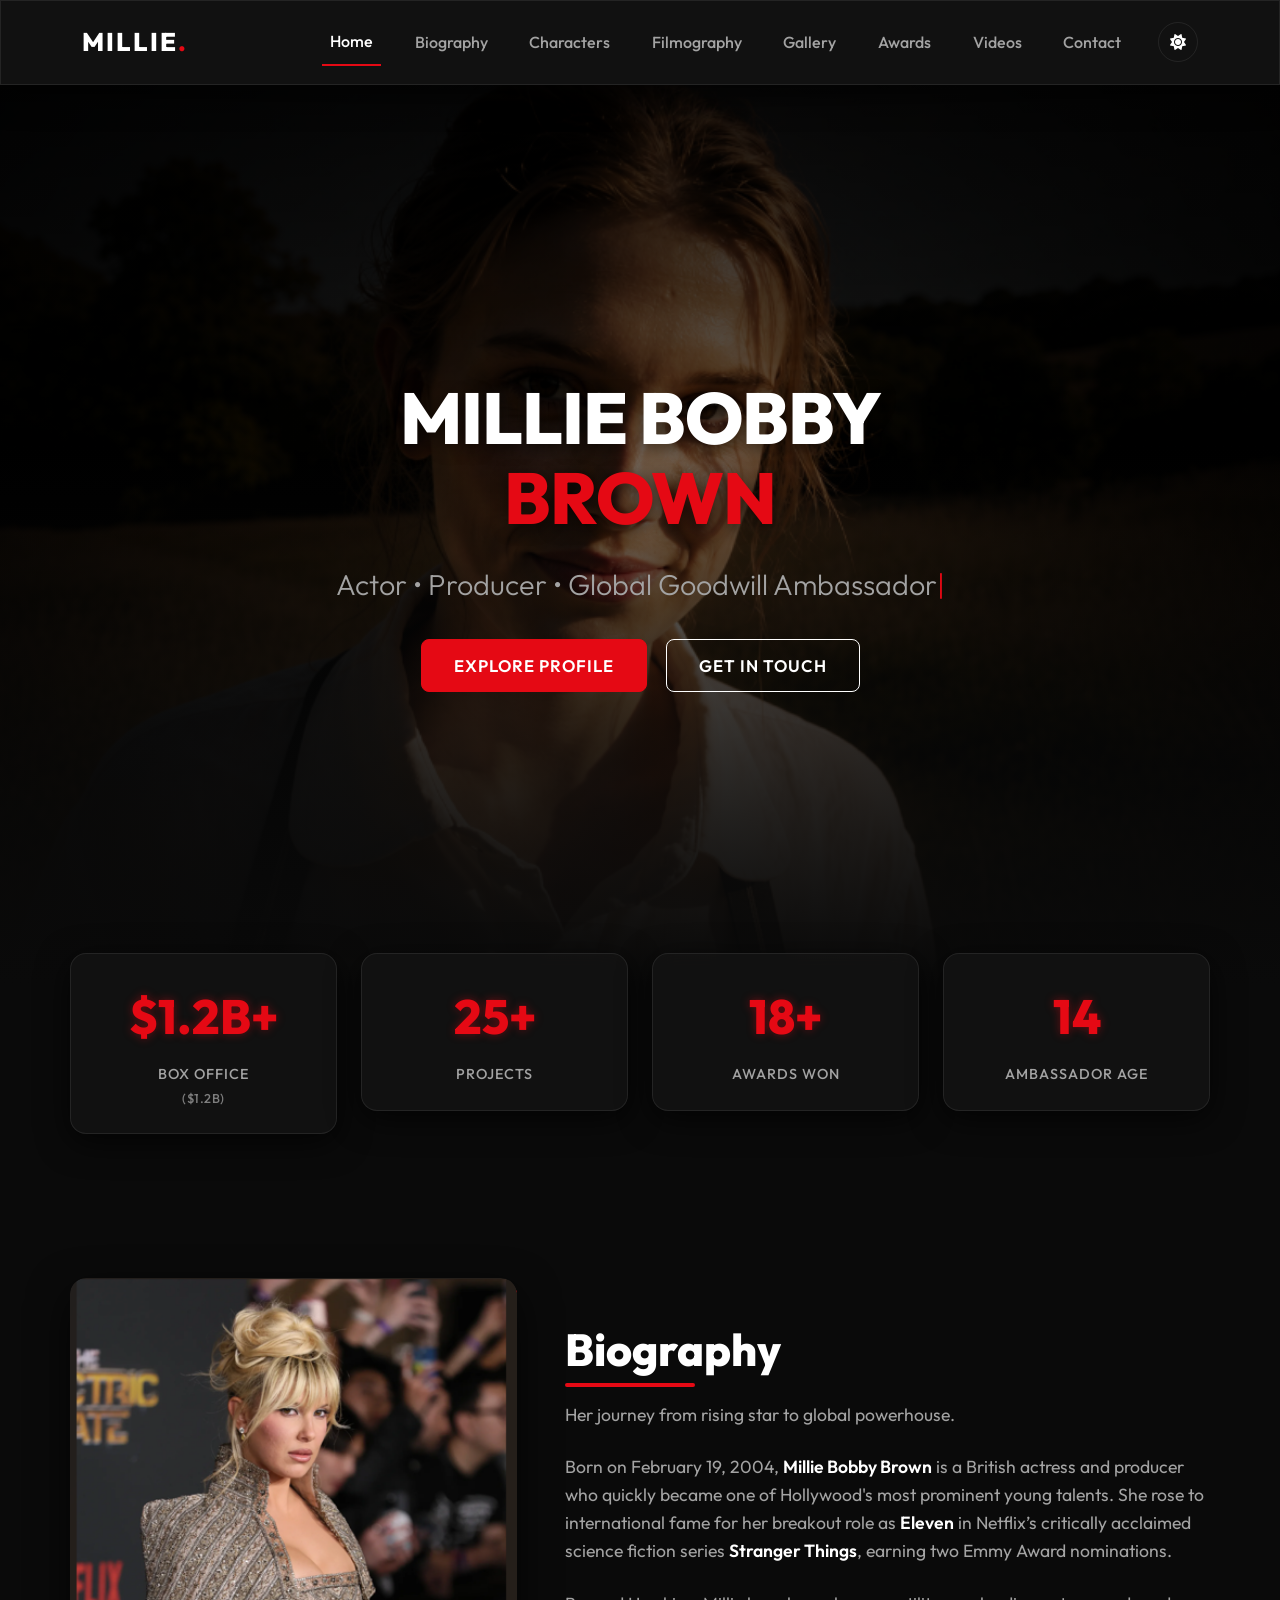
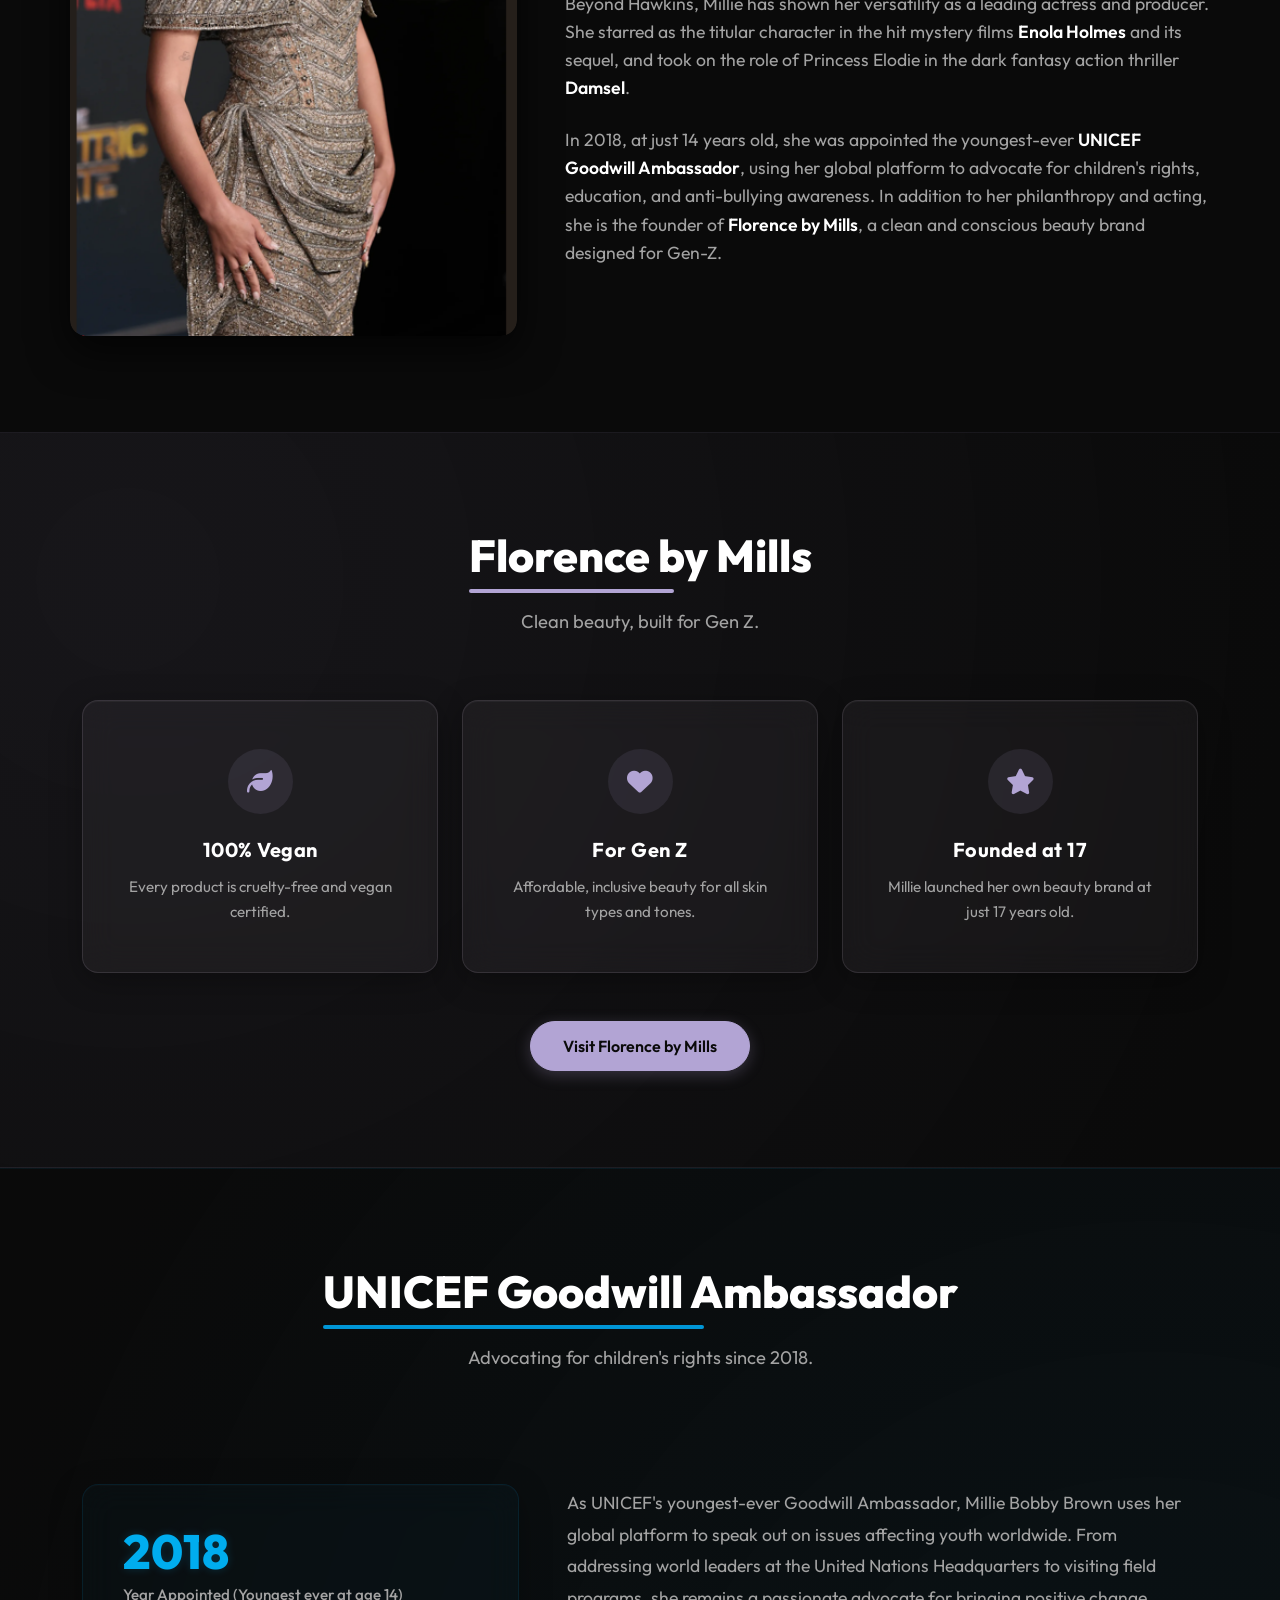
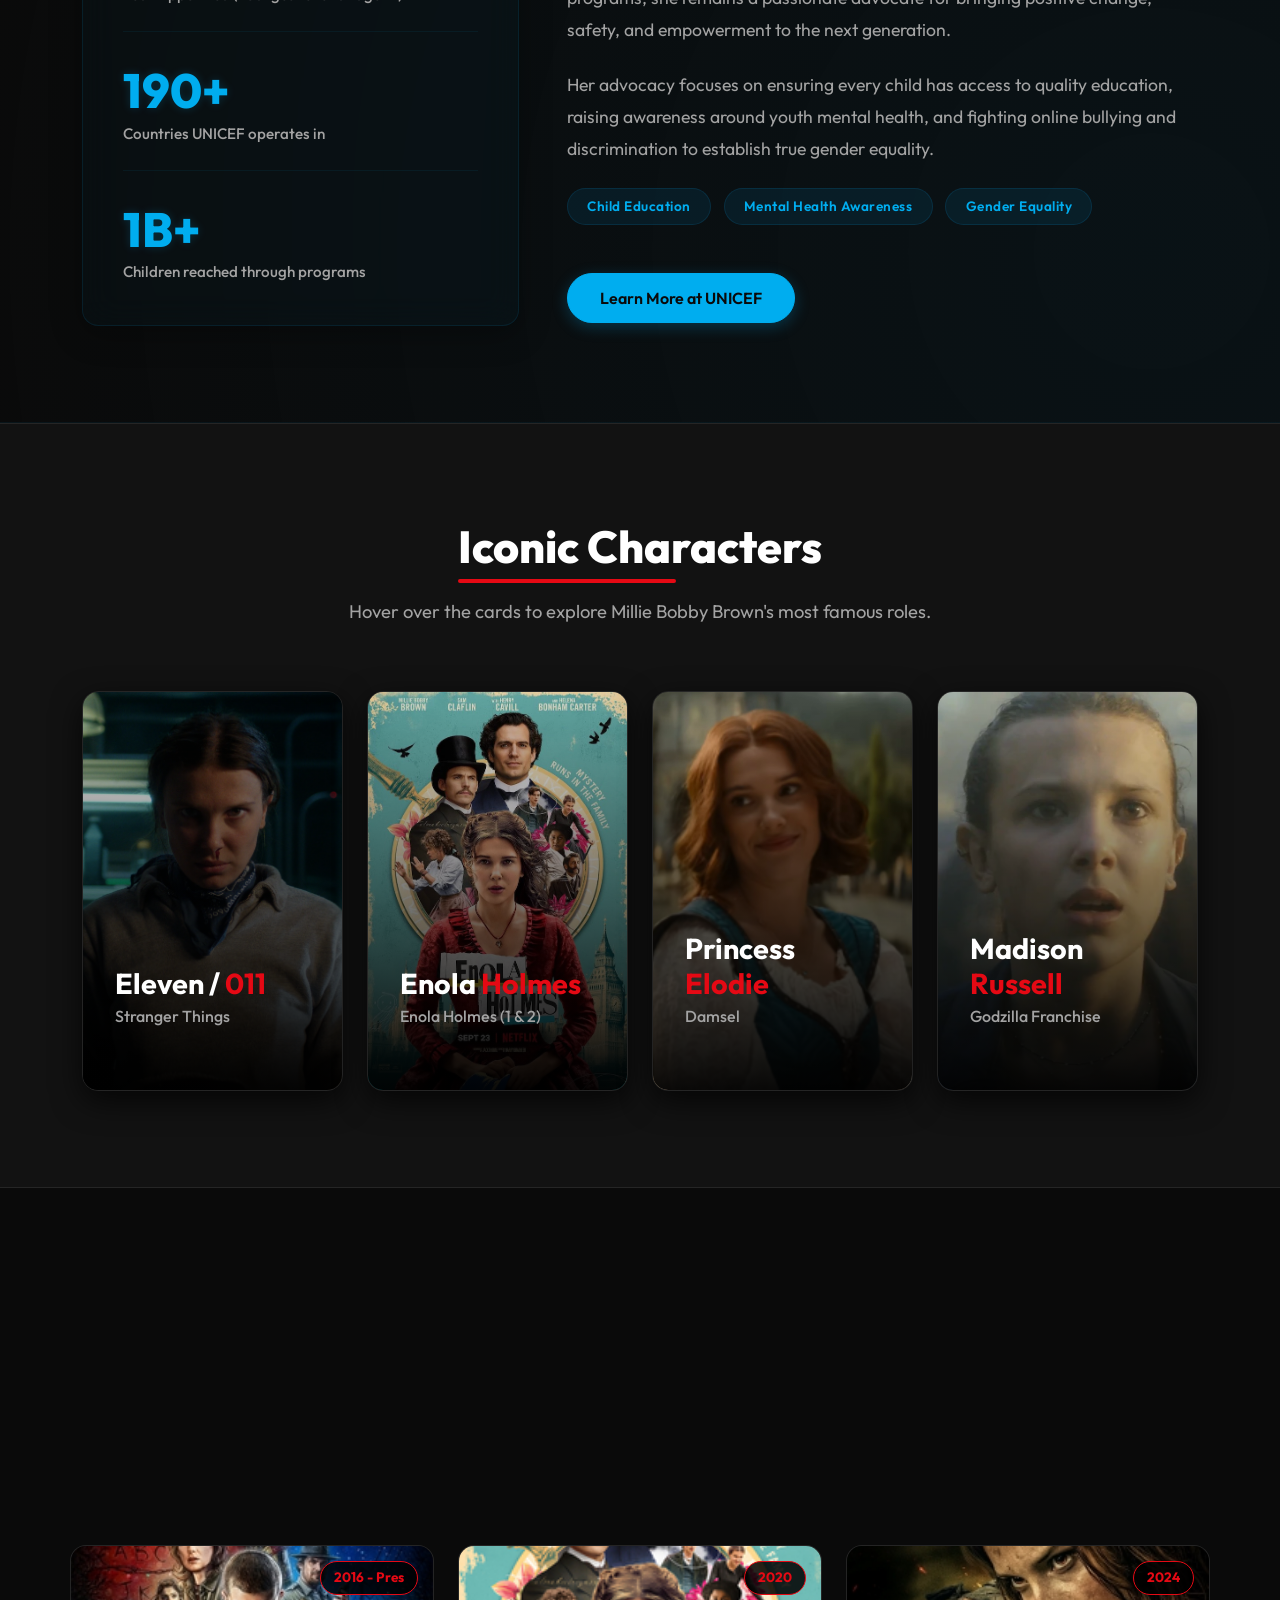
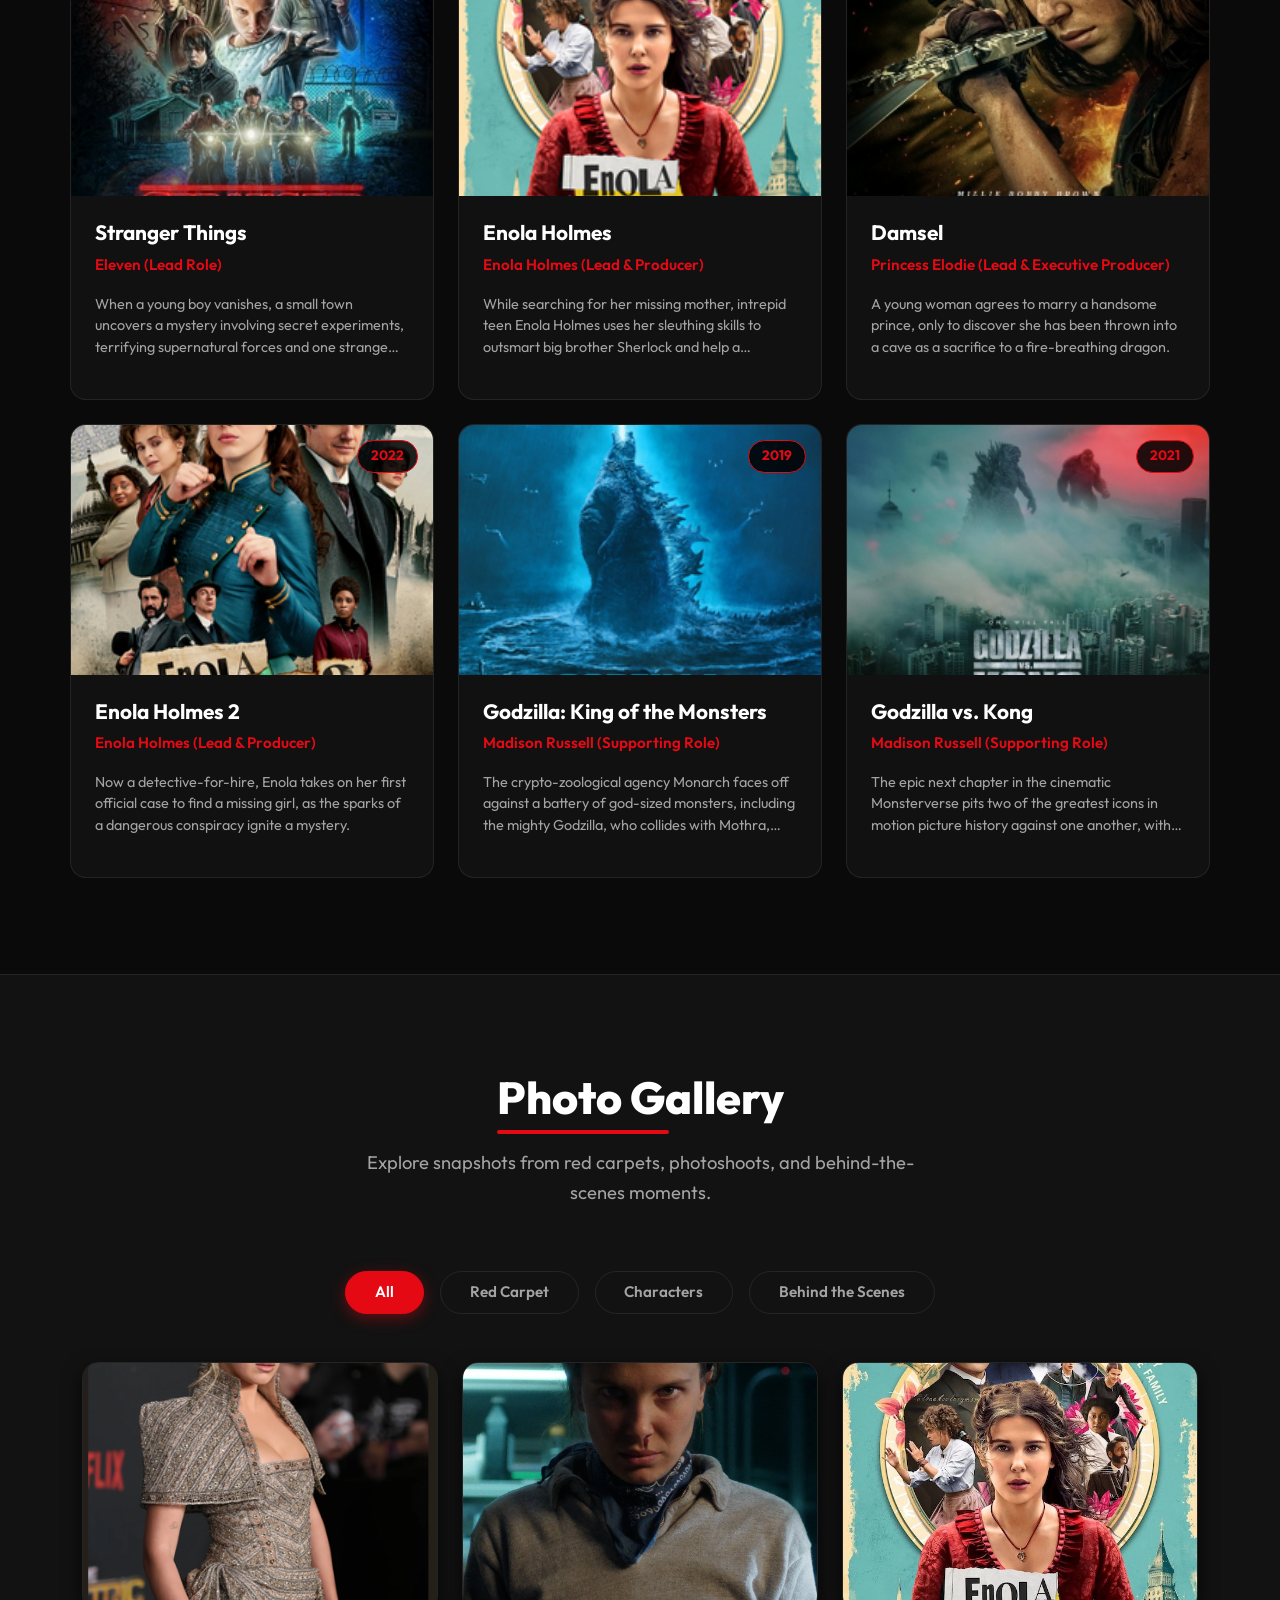
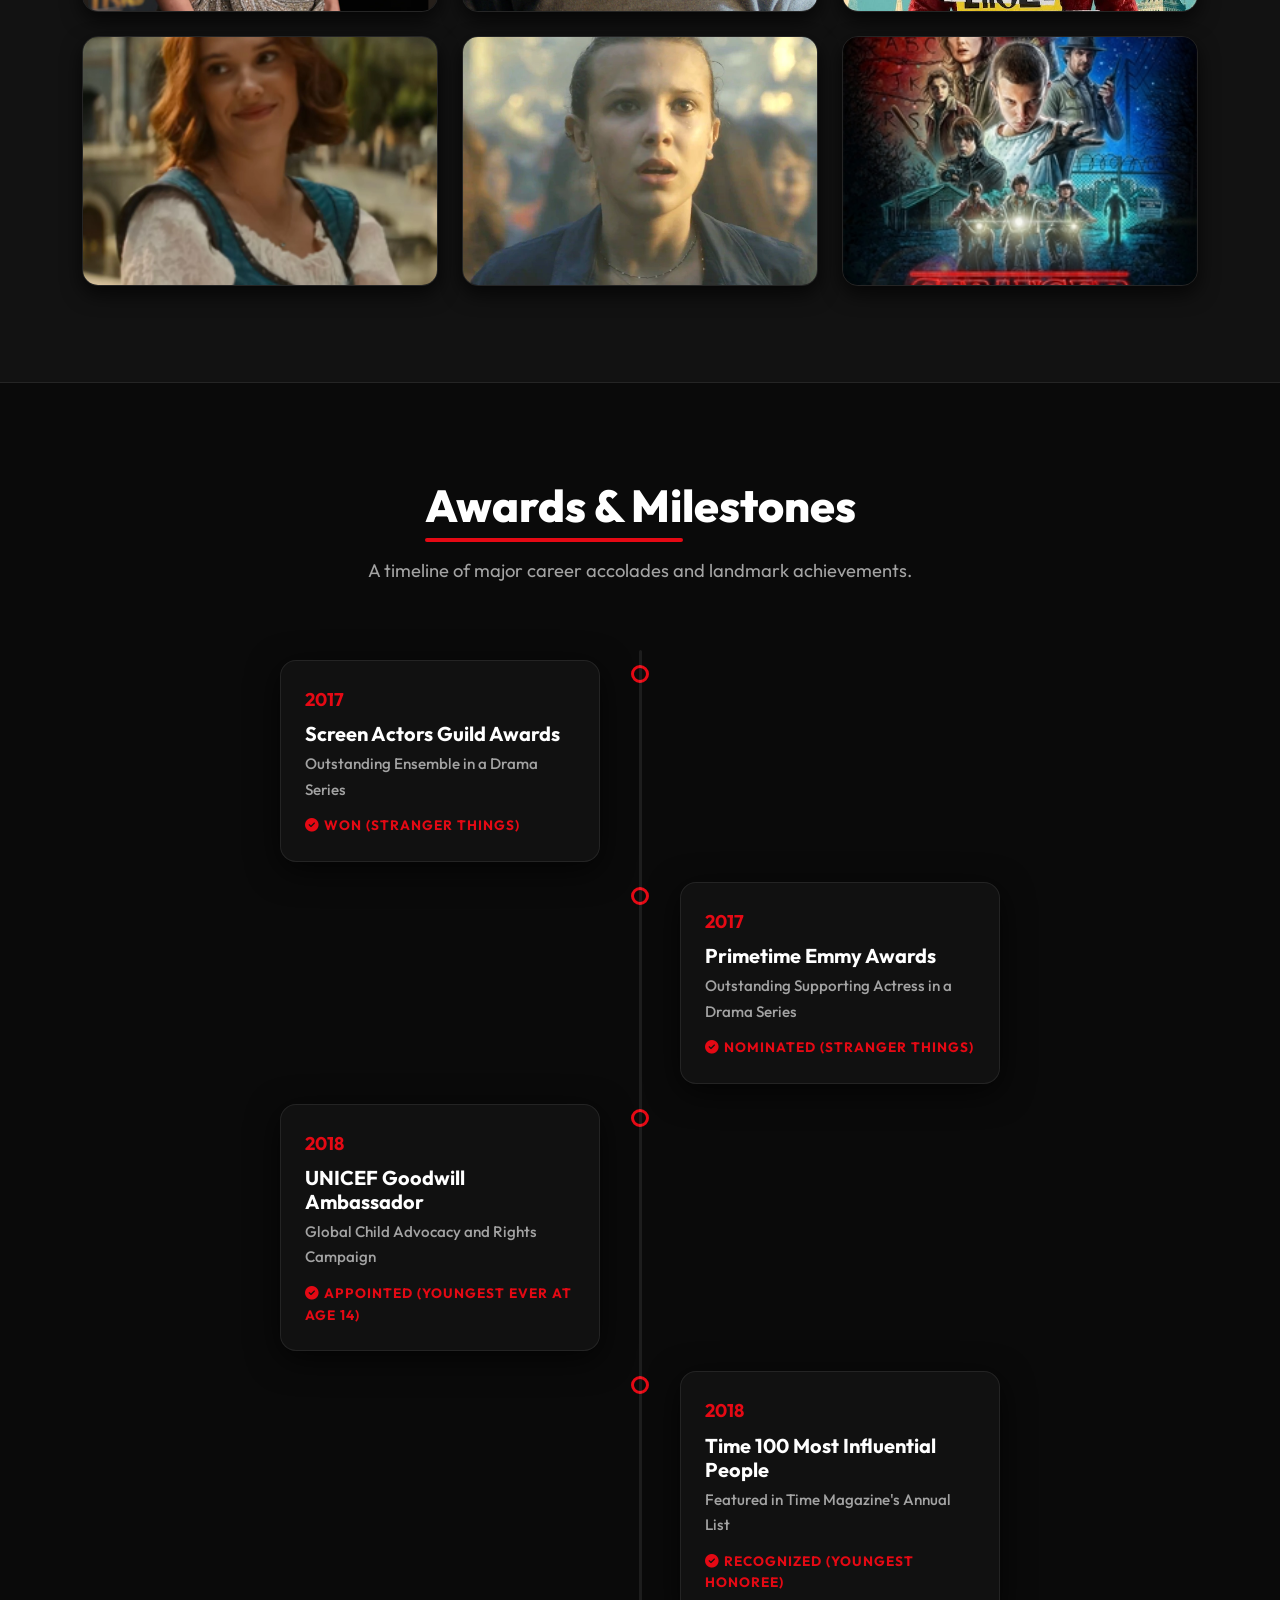
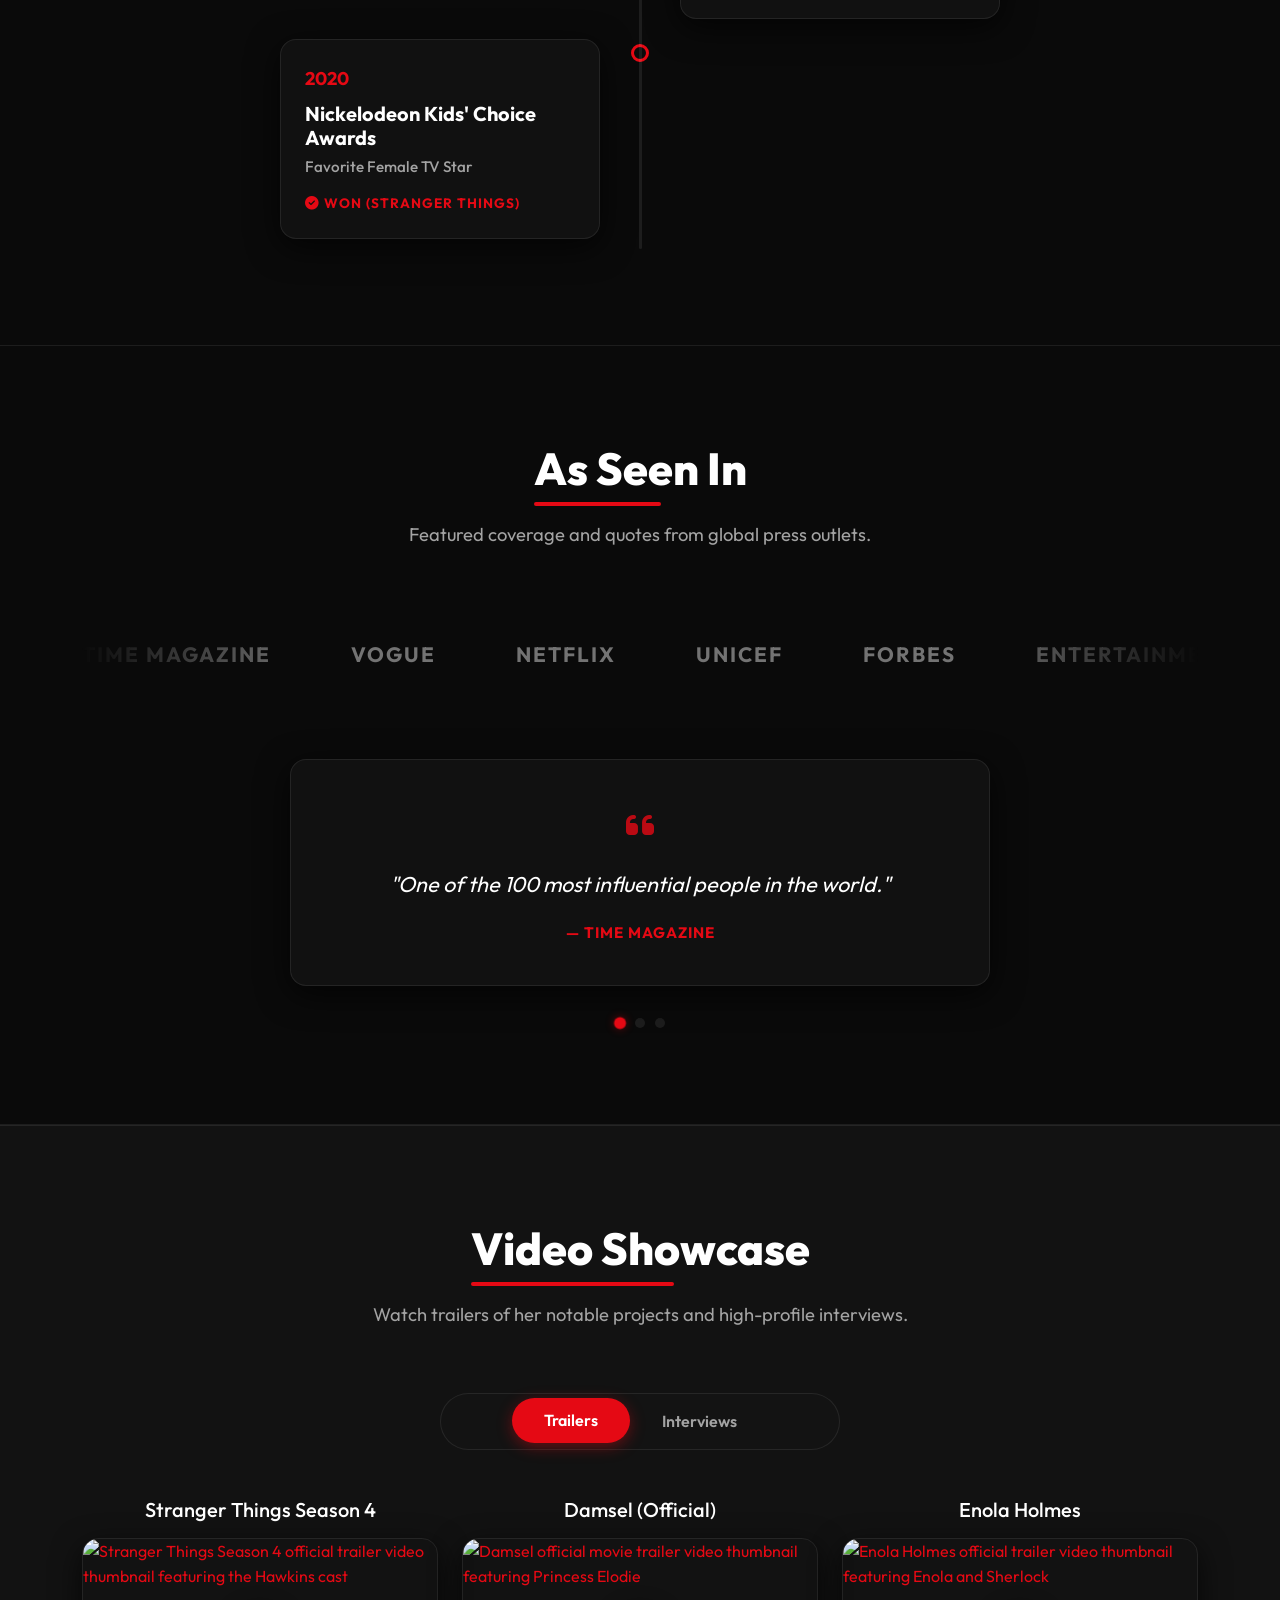
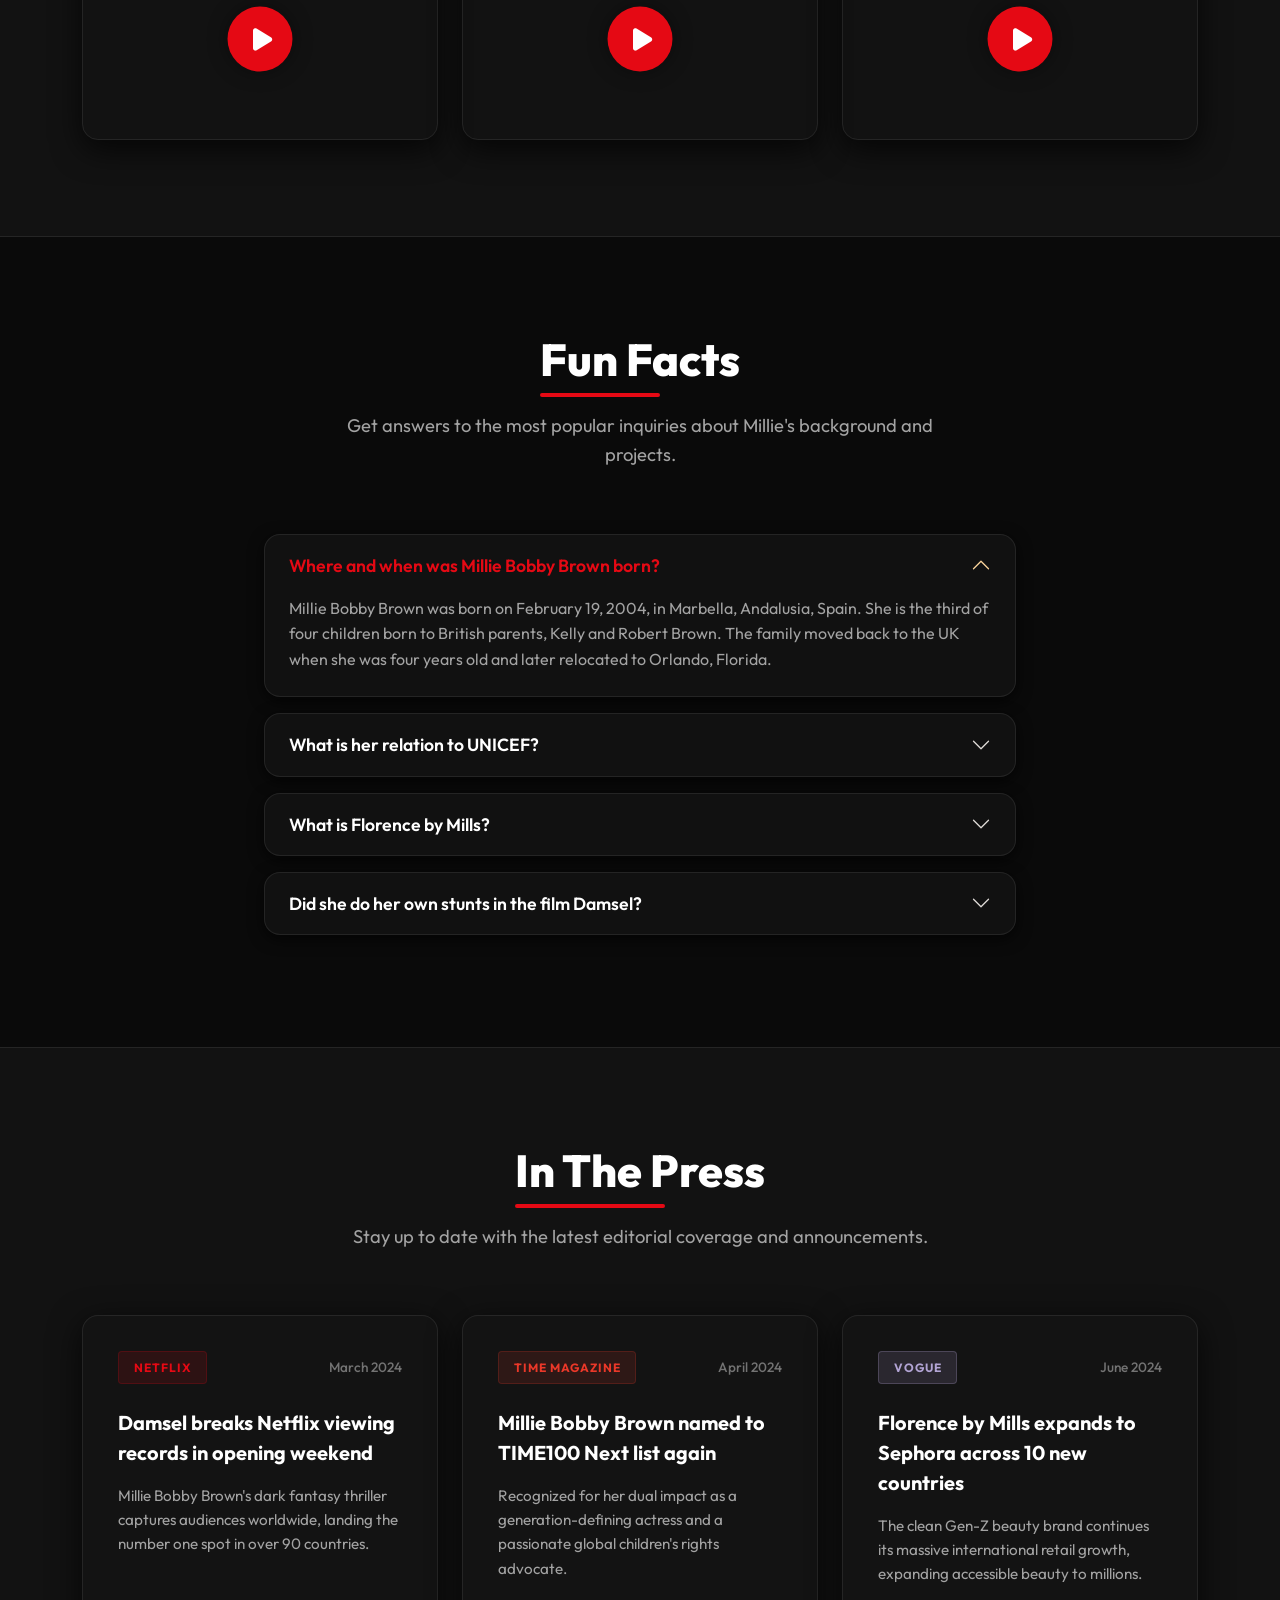
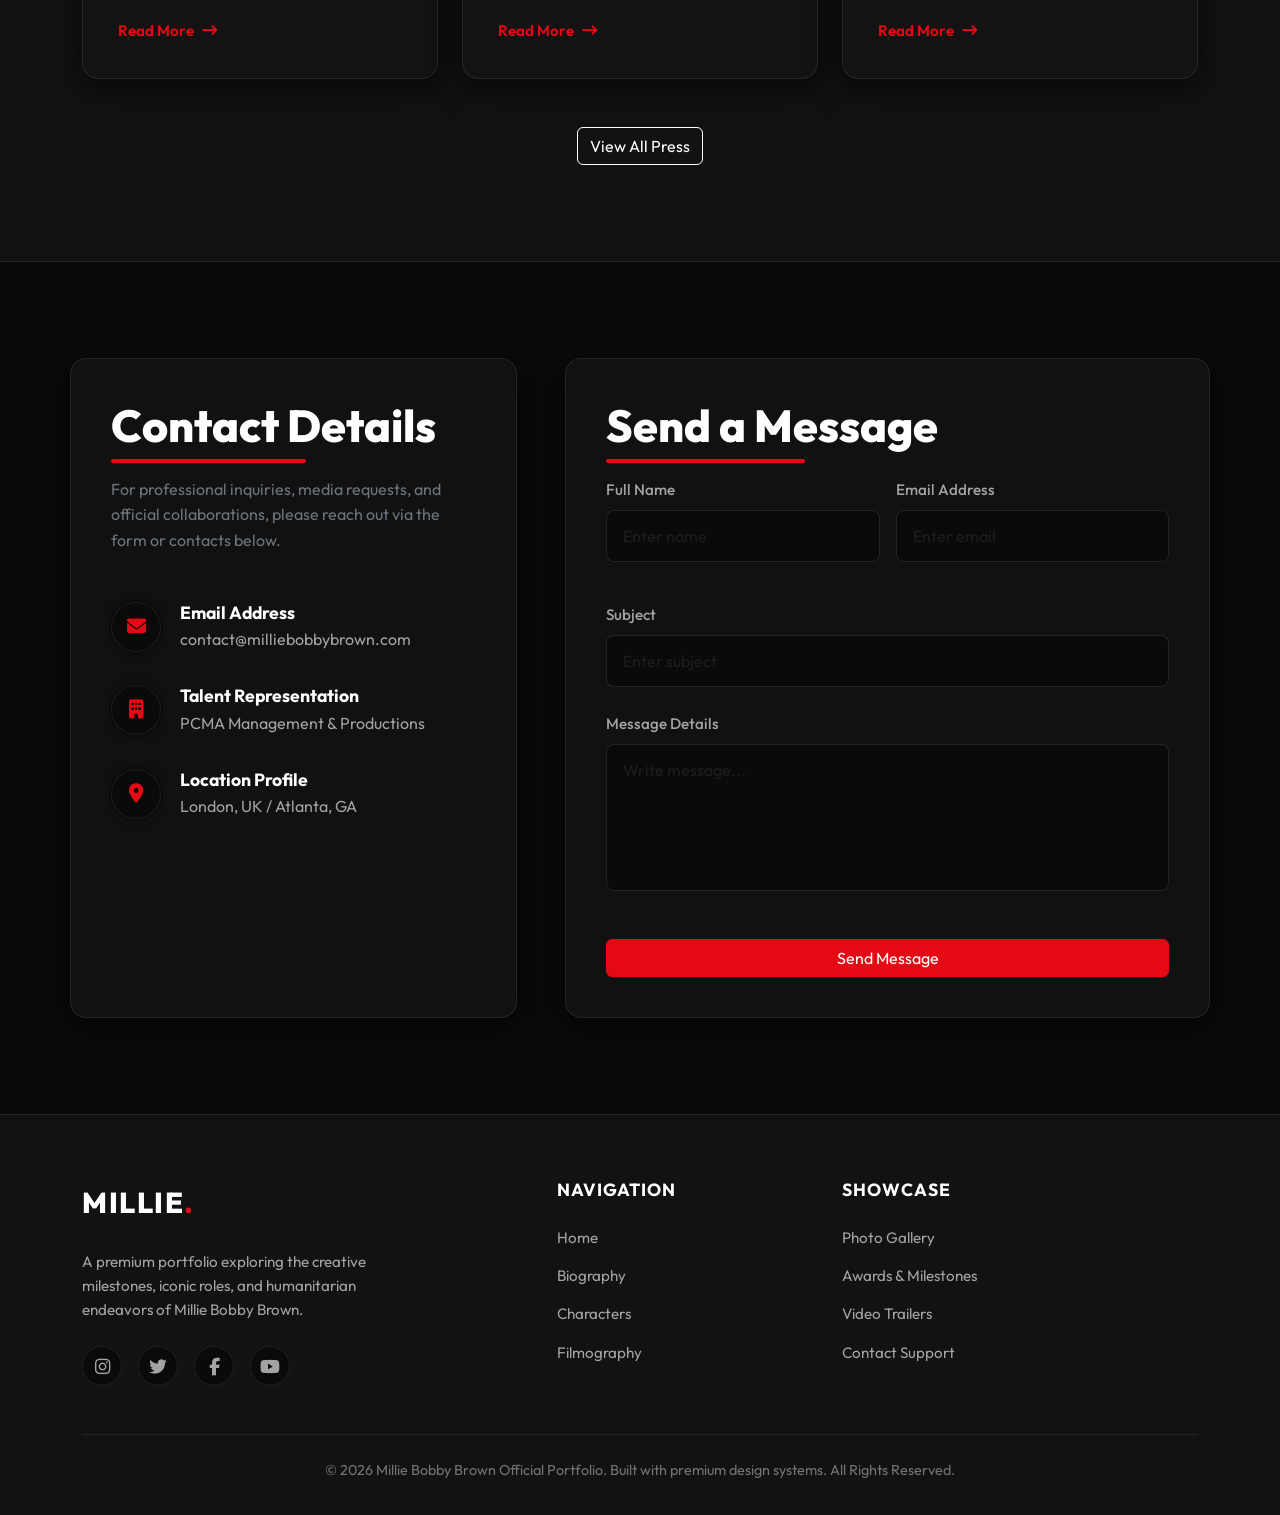
==== commit b8fb4be0: "feat: mobile responsiveness polish pass - Hero: title scales to 2.8rem on mobile, typewriter text no" ====
--- a/index.html
+++ b/index.html
@@ -75,7 +75,7 @@
       <div class="col-6 col-md-3">
         <div class="stat-item glass-panel" id="statBoxBoxOffice">
           <div class="stat-num" data-target="1200">$0M+</div>
-          <div class="stat-label">Box Office ($1.2B)</div>
+          <div class="stat-label">Box Office<span class="stat-label-sub">($1.2B)</span></div>
         </div>
       </div>
       <div class="col-6 col-md-3">
@@ -93,7 +93,7 @@
       <div class="col-6 col-md-3">
         <div class="stat-item glass-panel" id="statBoxAmbassador">
           <div class="stat-num" data-target="14">0</div>
-          <div class="stat-label">UNICEF Ambassador Age</div>
+          <div class="stat-label">Ambassador Age</div>
         </div>
       </div>
     </div>
--- a/style.css
+++ b/style.css
@@ -290,6 +290,14 @@
   font-size: 0.9rem;
   letter-spacing: 1px;
 }
+.stat-label-sub {
+  display: block;
+  font-size: 0.8rem;
+  letter-spacing: 0.5px;
+  margin-top: 0.15rem;
+  text-transform: none;
+  opacity: 0.75;
+}
 
 /* Section Common Styling */
 .section-padding {
@@ -1109,6 +1117,136 @@
   }
 }
 
+/* Mobile Hero Fixes (max-width: 767px) */
+@media (max-width: 767px) {
+  .hero-title {
+    font-size: 2.8rem;
+    line-height: 1.2;
+    letter-spacing: -0.5px;
+  }
+  .hero-subtitle {
+    font-size: 1rem;
+    width: 100%;
+    padding: 0 1rem;
+    box-sizing: border-box;
+    overflow: visible;
+    white-space: normal;
+    word-break: break-word;
+  }
+  .hero-content {
+    padding: 1rem;
+    width: 100%;
+  }
+  #typewriter {
+    display: inline;
+    word-break: break-word;
+  }
+  .typed-cursor {
+    display: inline;
+    flex-shrink: 0;
+  }
+
+  /* Stats Bar Mobile Fixes */
+  .stat-item {
+    min-height: 140px;
+    display: flex;
+    flex-direction: column;
+    align-items: center;
+    justify-content: center;
+    padding: 1rem 0.75rem;
+  }
+  .stat-num {
+    font-size: 2.2rem;
+  }
+  .stat-label {
+    font-size: 0.68rem;
+    letter-spacing: 0.5px;
+    line-height: 1.4;
+    text-align: center;
+  }
+  .stat-label-sub {
+    font-size: 0.65rem;
+  }
+
+  /* ── Hero CTA Buttons: full-width equal stack ── */
+  .hero-btns {
+    display: flex;
+    flex-direction: column;
+    align-items: center;
+    gap: 12px;
+    width: 100%;
+    padding: 0 1rem;
+    box-sizing: border-box;
+  }
+  .hero-btns .btn {
+    width: 100%;
+    min-height: 52px;
+    display: flex;
+    align-items: center;
+    justify-content: center;
+    margin: 0 !important;
+  }
+
+  /* ── Section Padding Reduction ── */
+  .section-padding {
+    padding: 60px 0;
+  }
+
+  /* ── Card Grid Gap Reduction ── */
+  #charactersGridContainer.row,
+  #filmographyGrid.row,
+  #pressNewsGrid.row,
+  #florenceGrid.row {
+    --bs-gutter-x: 1rem;
+    --bs-gutter-y: 1rem;
+  }
+  .gallery-grid {
+    gap: 1rem;
+  }
+
+  /* ── Body/Paragraph Font Readability ── */
+  p, .bio-details p, .movie-desc, .florence-desc,
+  .unicef-editorial p, .press-news-desc, .accordion-body {
+    font-size: 0.9375rem; /* 15px */
+    line-height: 1.7;
+  }
+
+  /* ── Touch Targets: minimum 44×44px ── */
+  .nav-link {
+    min-height: 44px;
+    display: flex;
+    align-items: center;
+  }
+  .play-btn-overlay {
+    width: 54px;
+    height: 54px;
+  }
+  .lightbox-btn {
+    width: 44px;
+    height: 44px;
+  }
+  .filter-btn {
+    min-height: 44px;
+    padding: 0.5rem 1rem;
+  }
+  .video-close-btn {
+    width: 44px;
+    height: 44px;
+    font-size: 1.1rem;
+  }
+  .theme-toggle-btn {
+    width: 44px;
+    height: 44px;
+  }
+}
+
+/* Prevent horizontal overflow globally on mobile */
+@media (max-width: 767px) {
+  body {
+    overflow-x: hidden;
+  }
+}
+
 /* Scroll Progress Bar */
 .scroll-progress-bar {
   position: fixed;
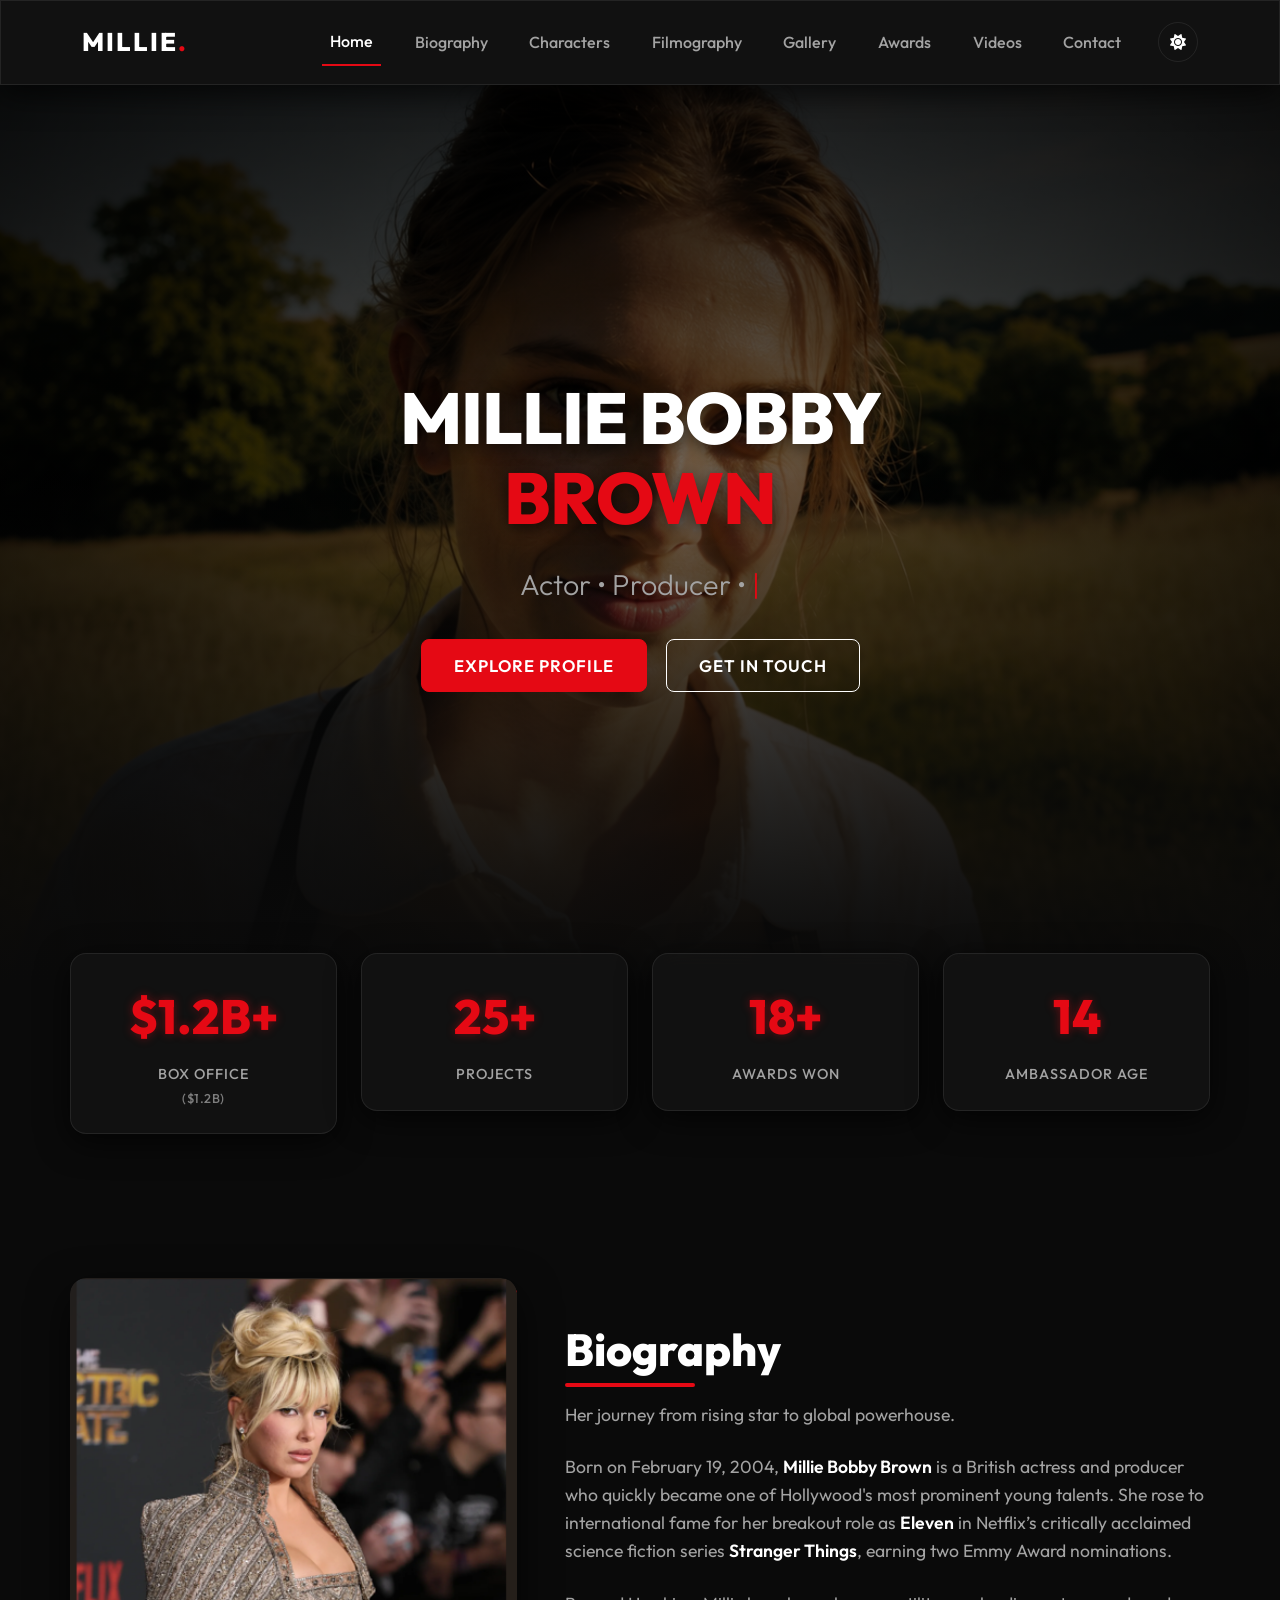
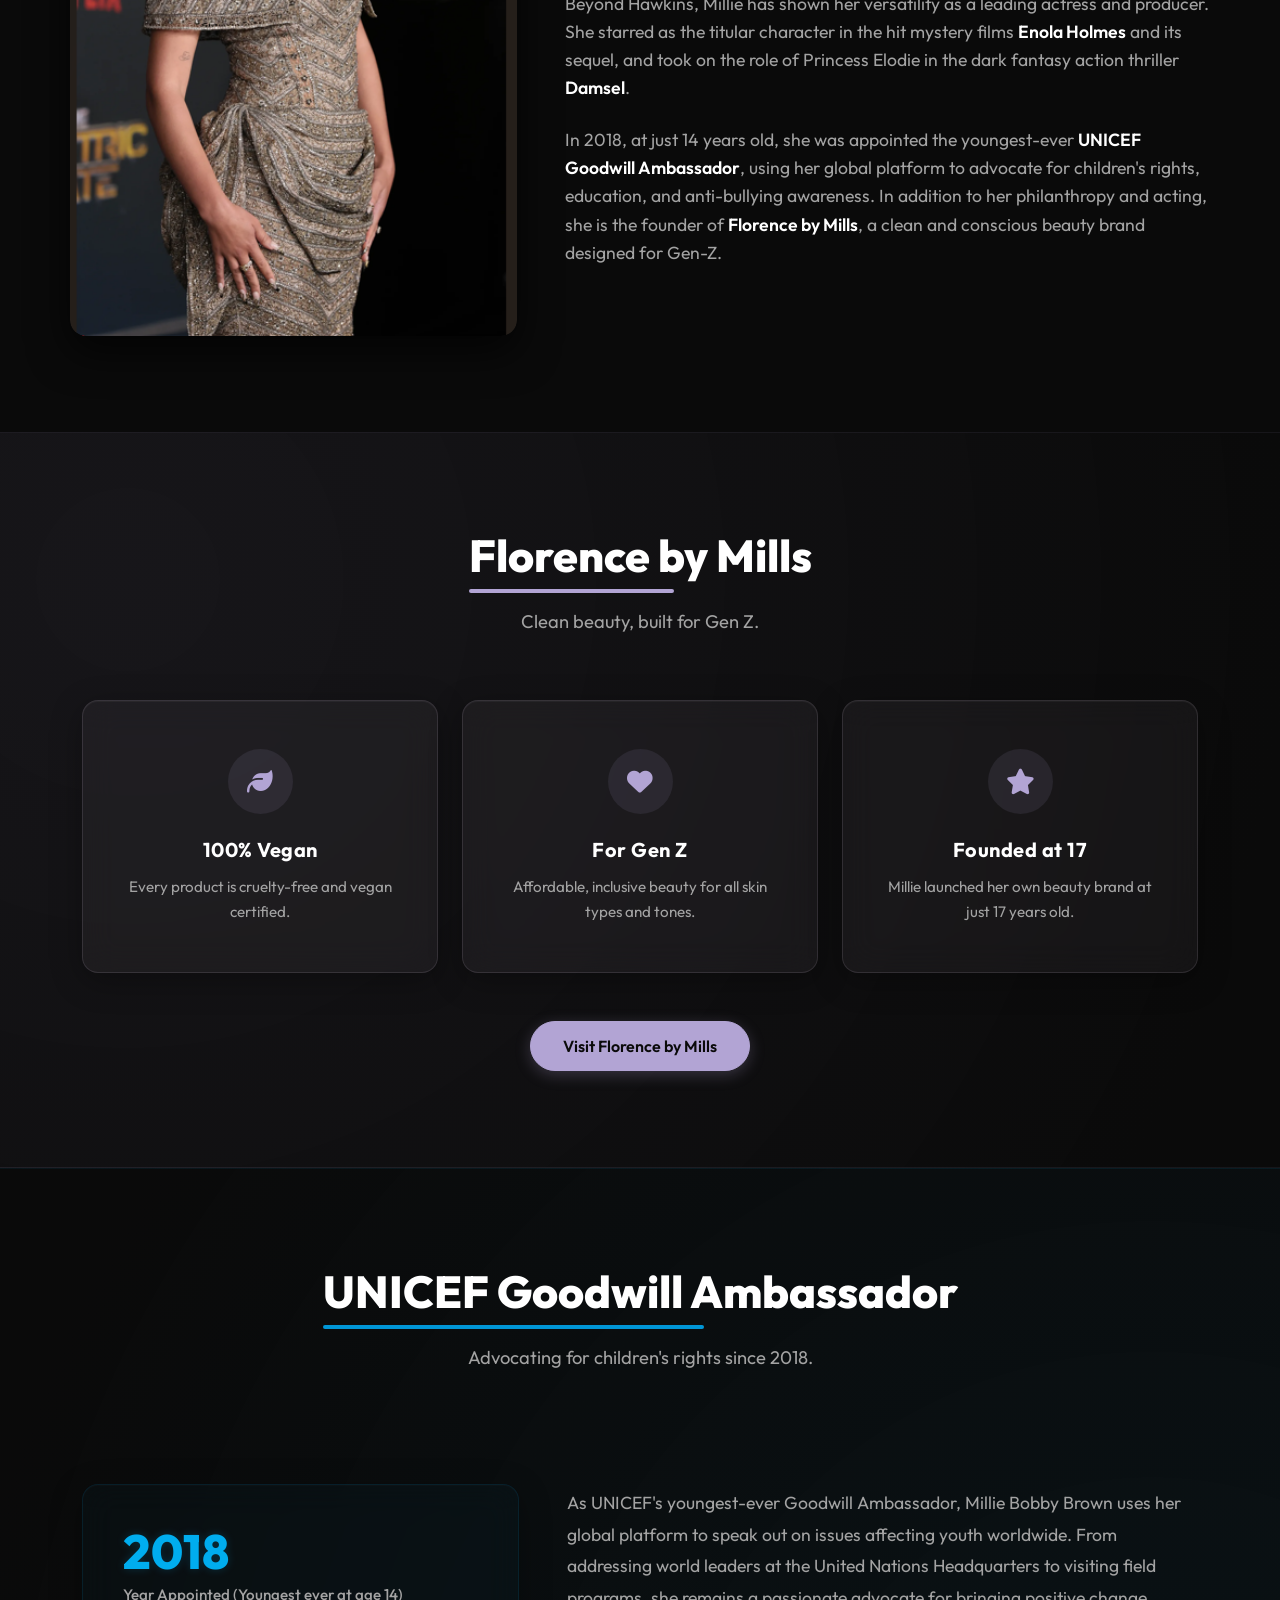
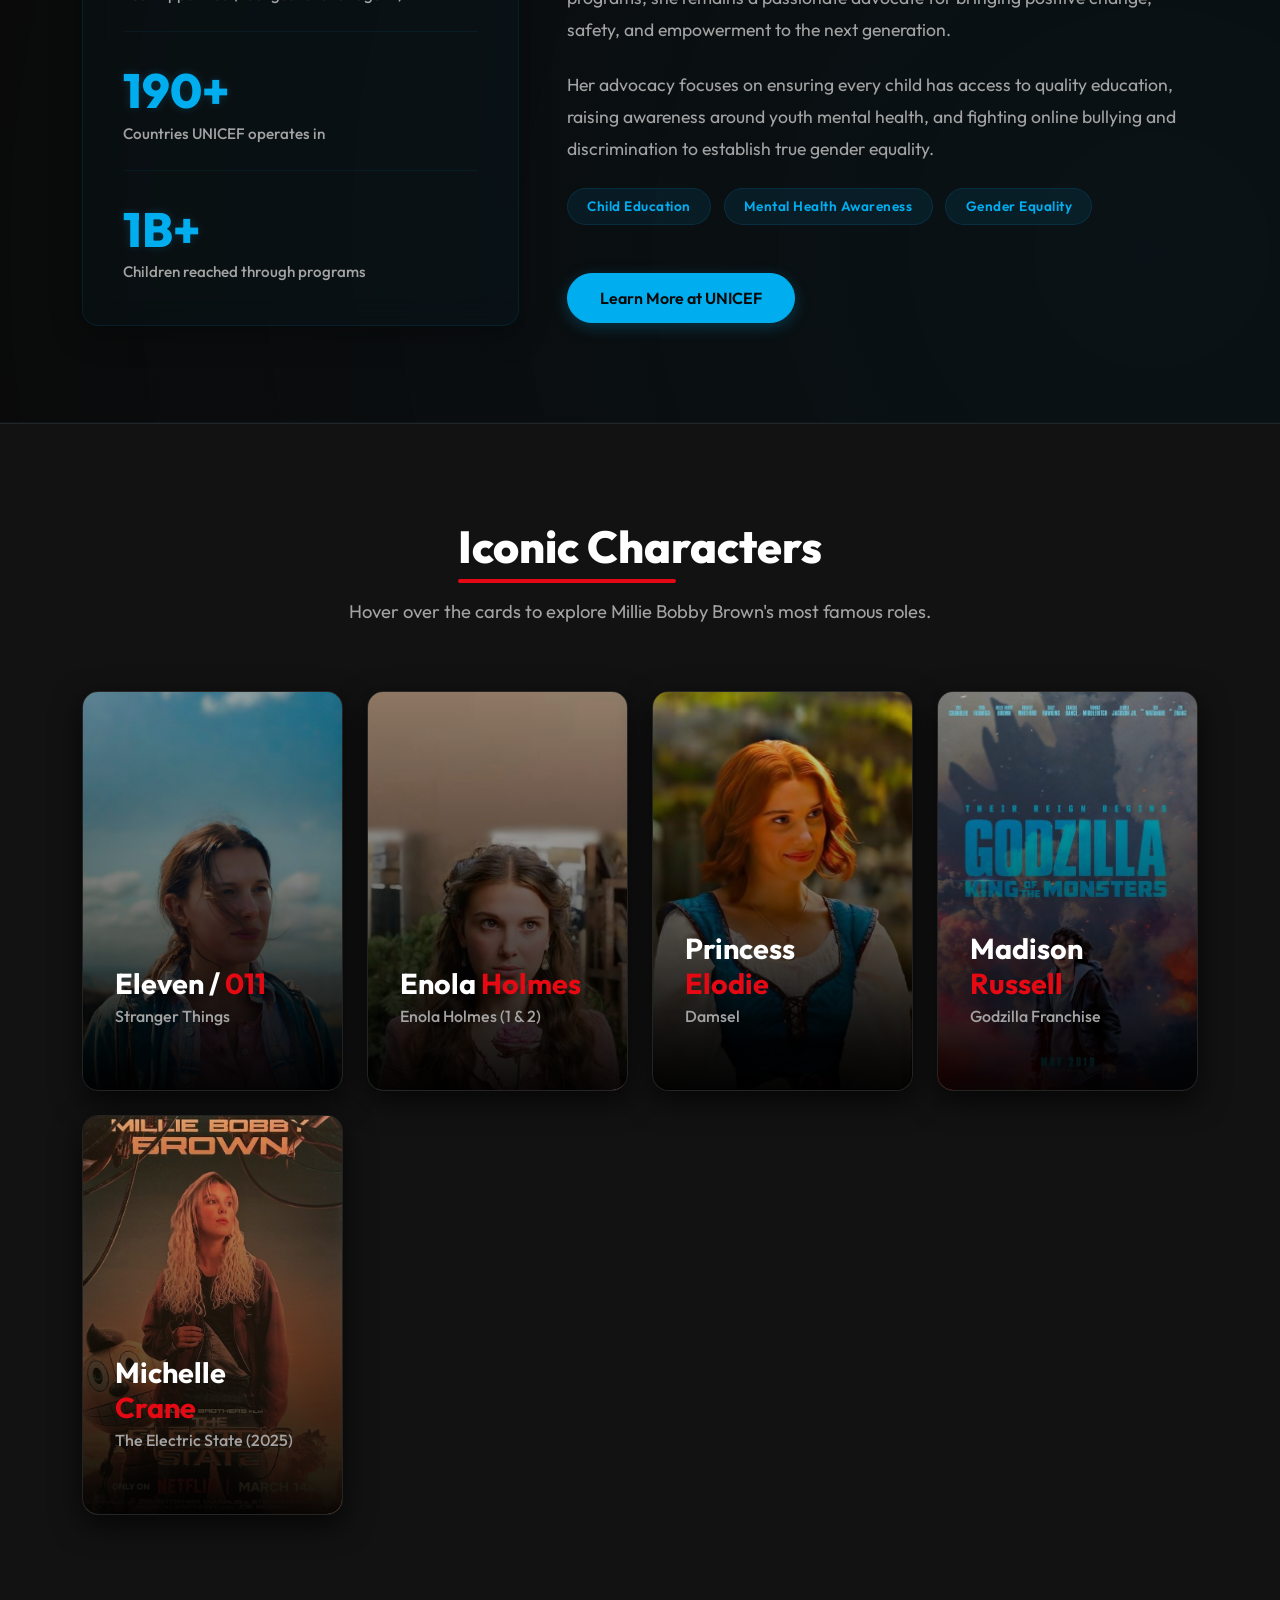
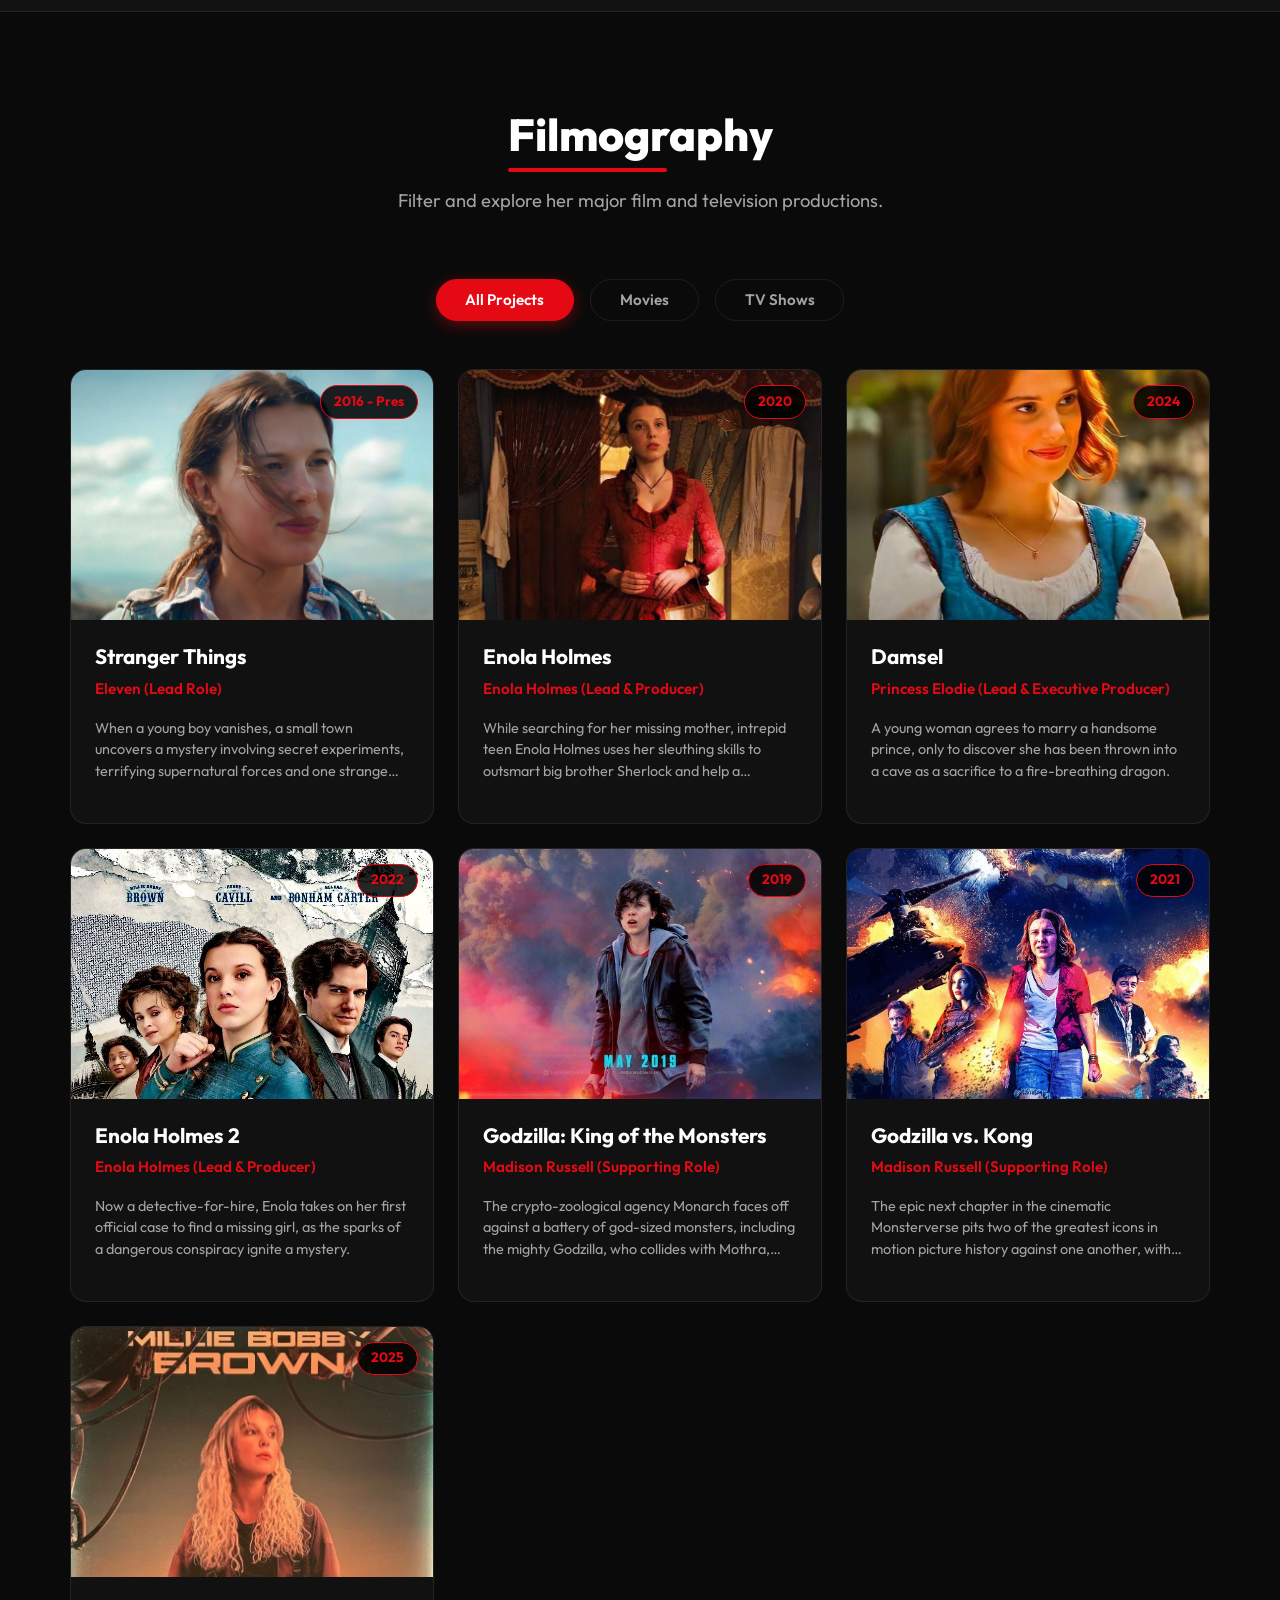
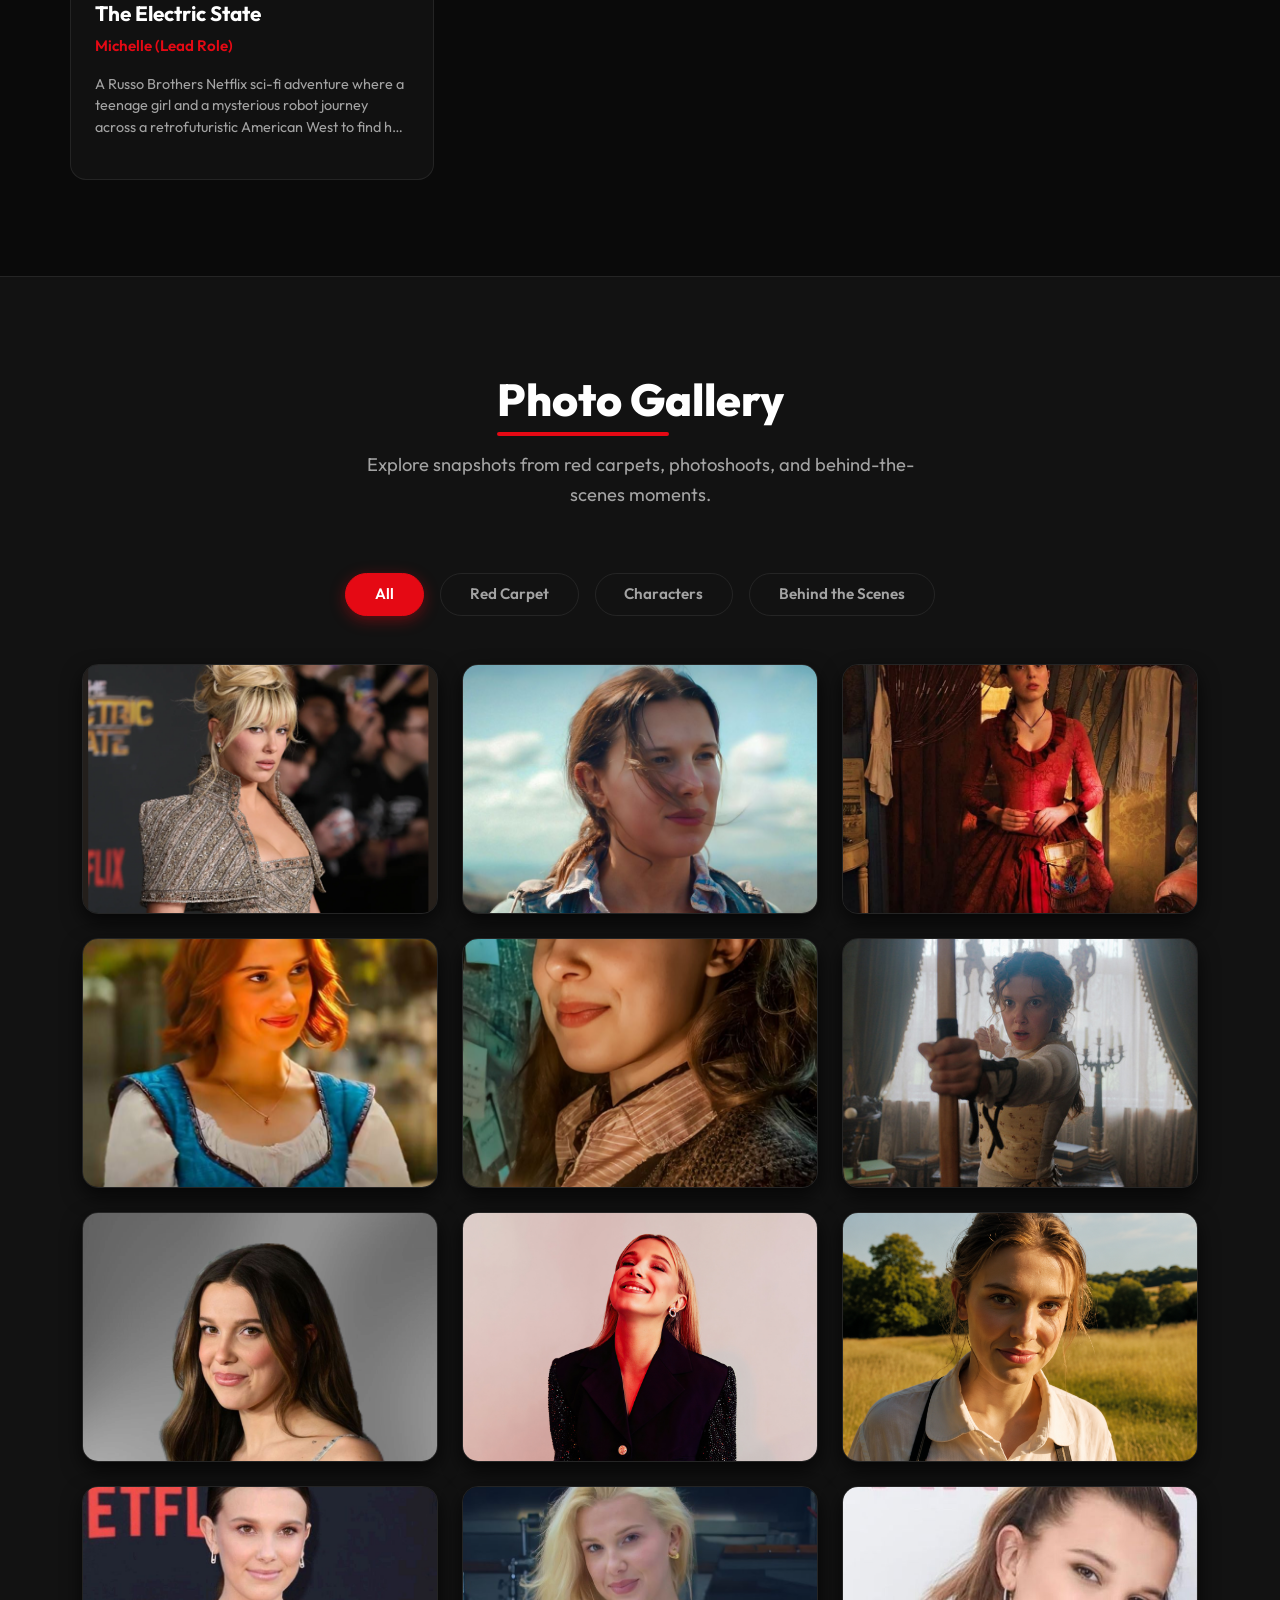
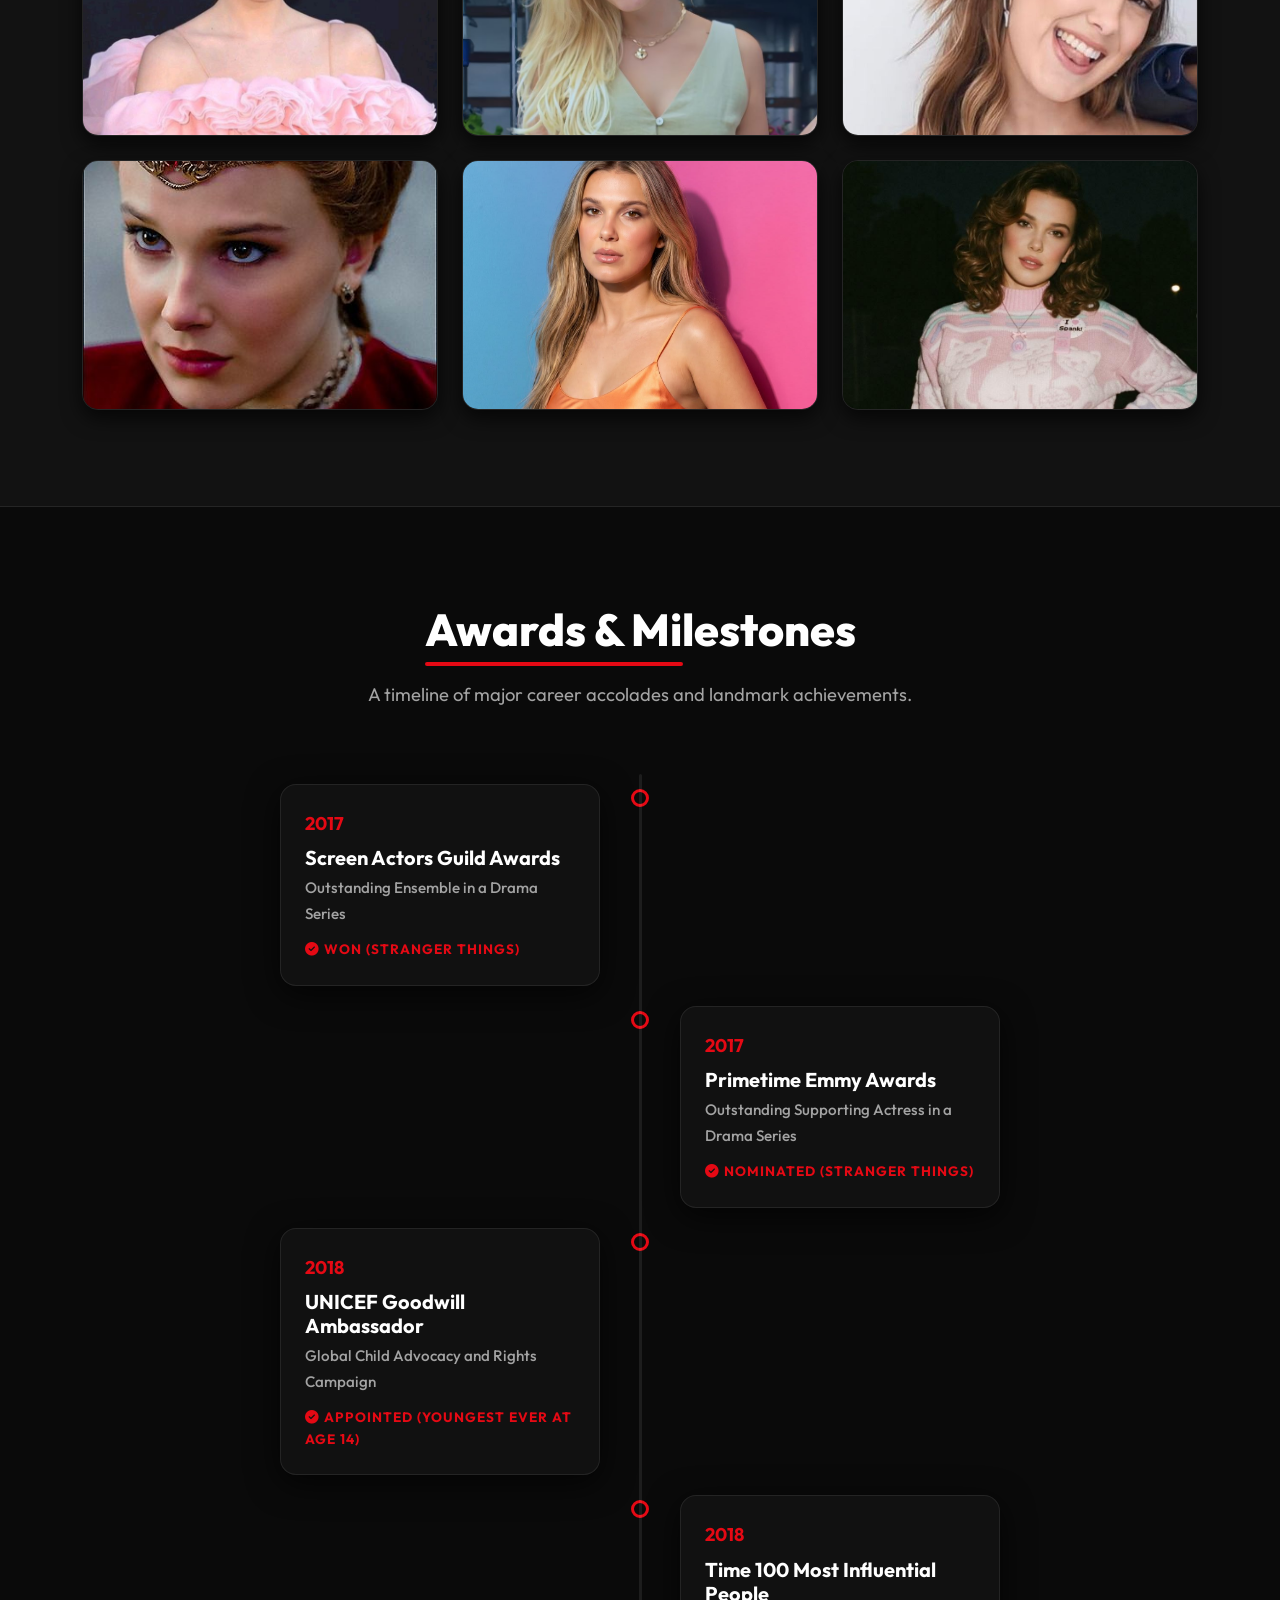
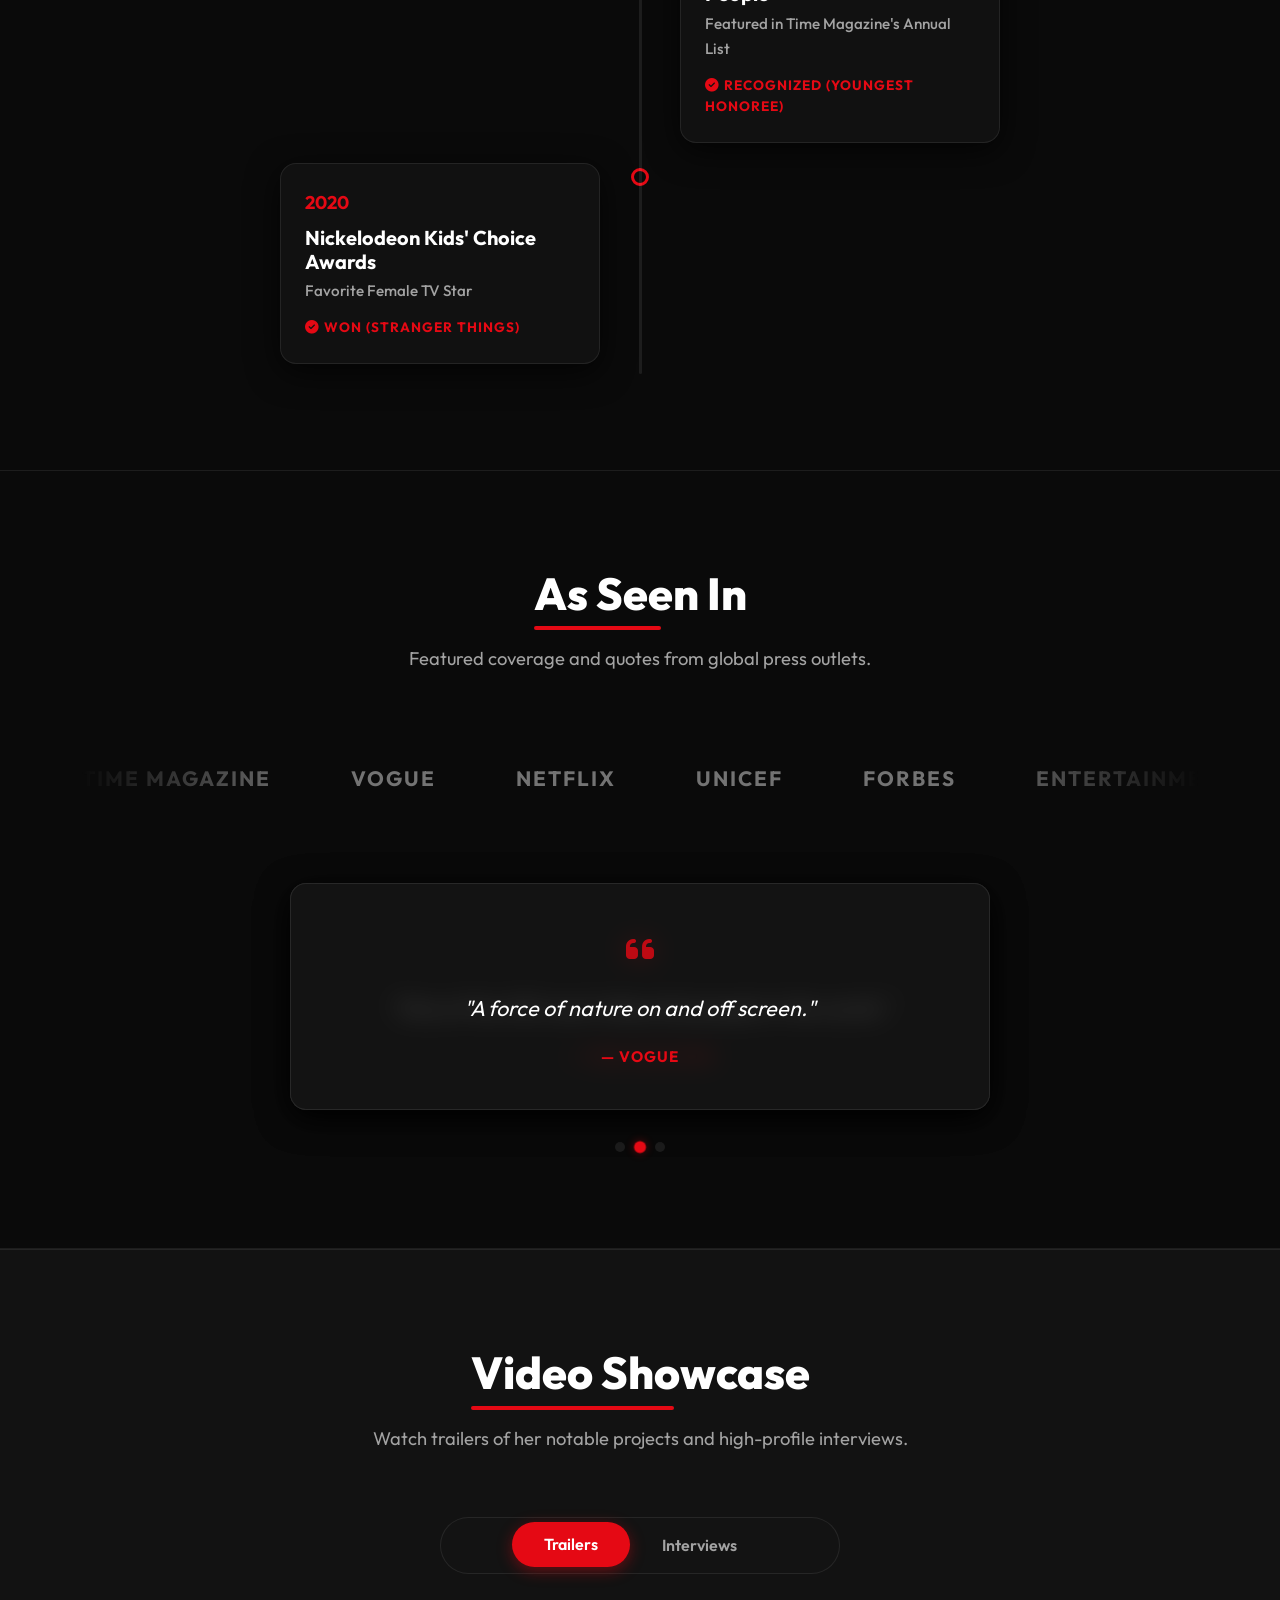
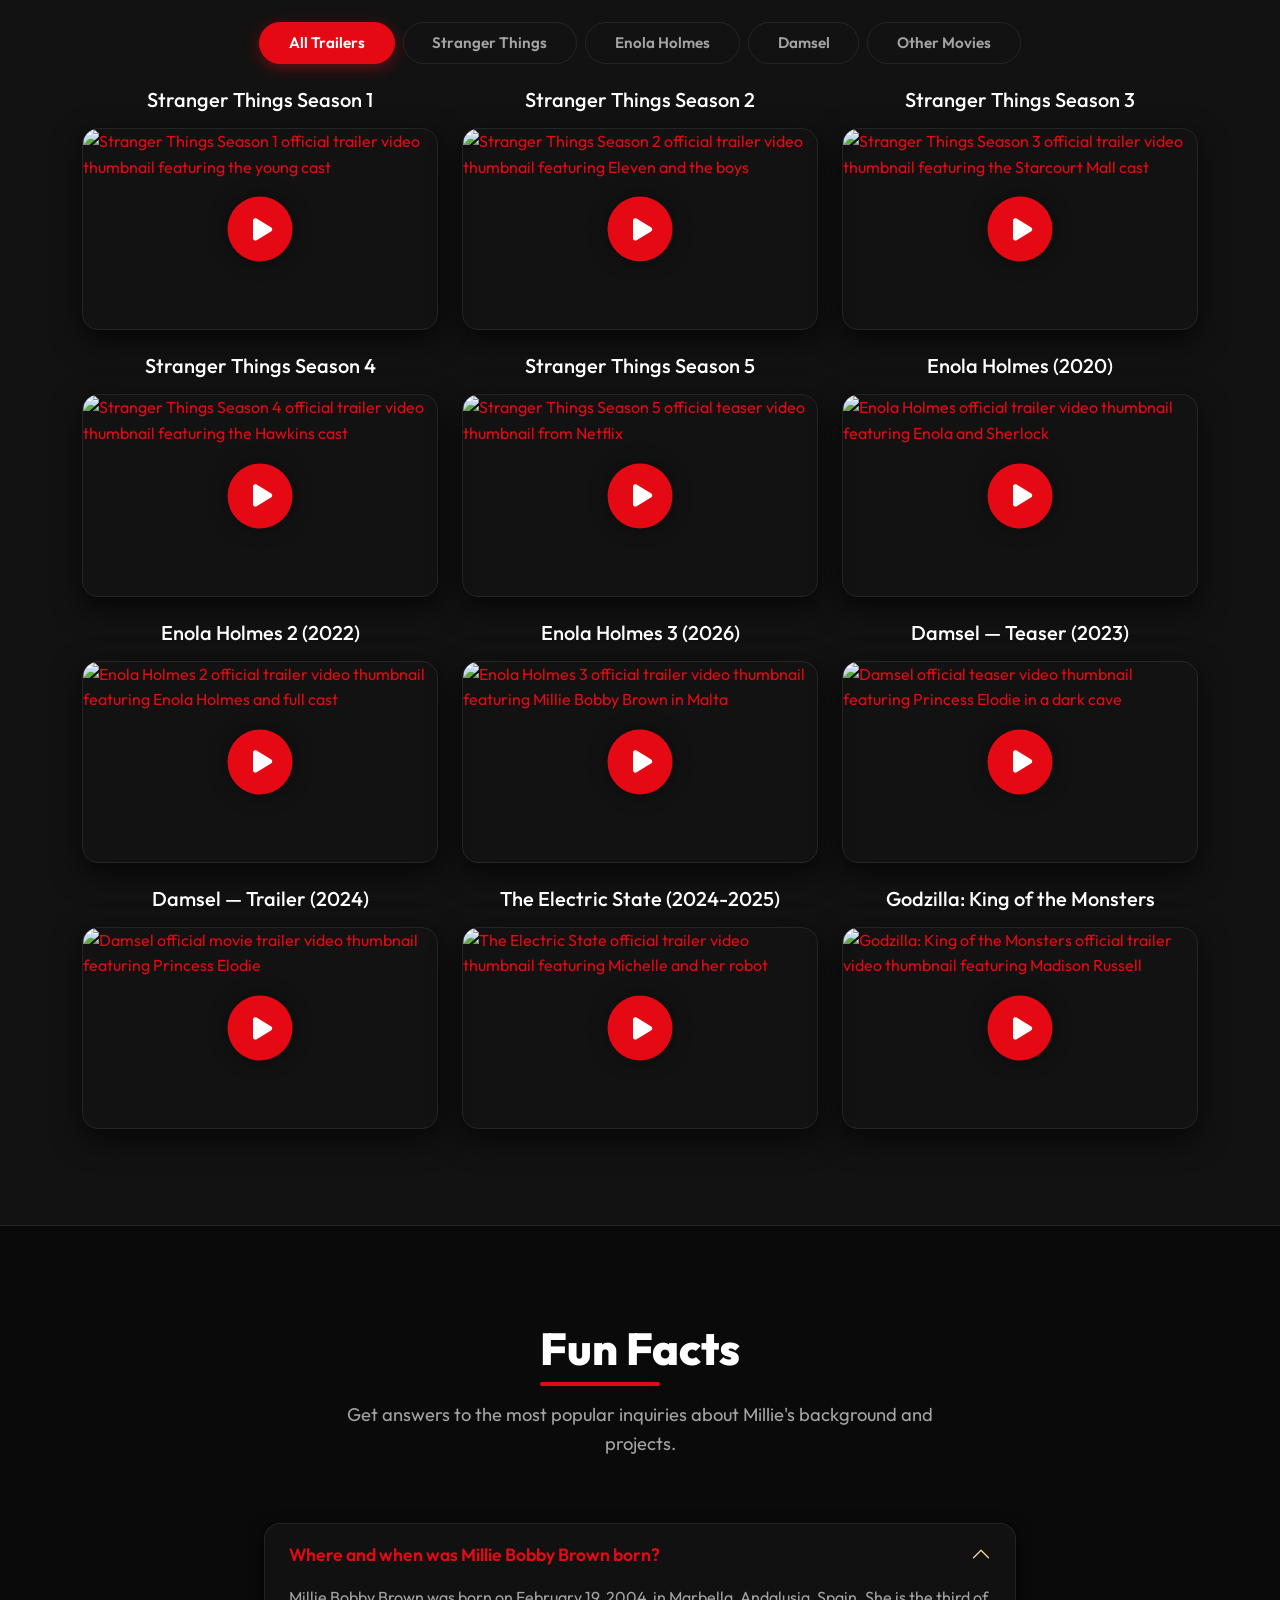
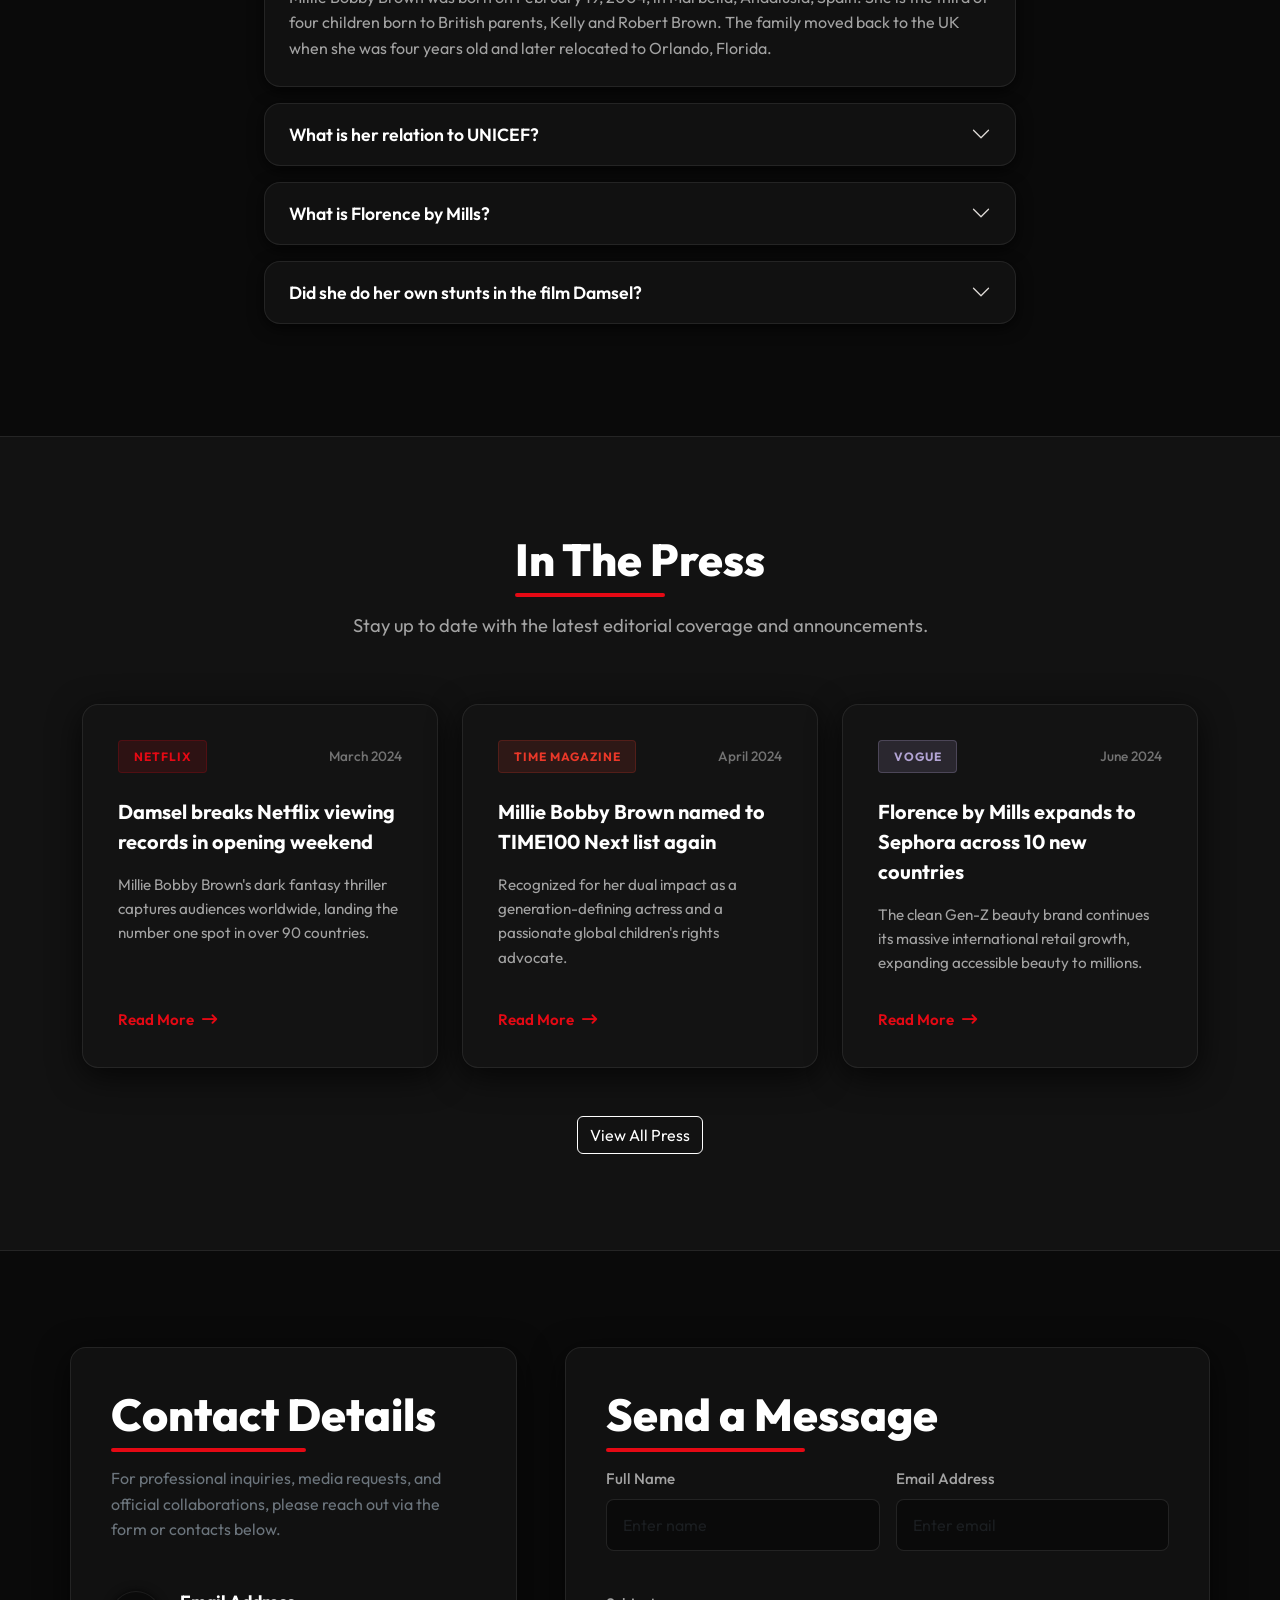
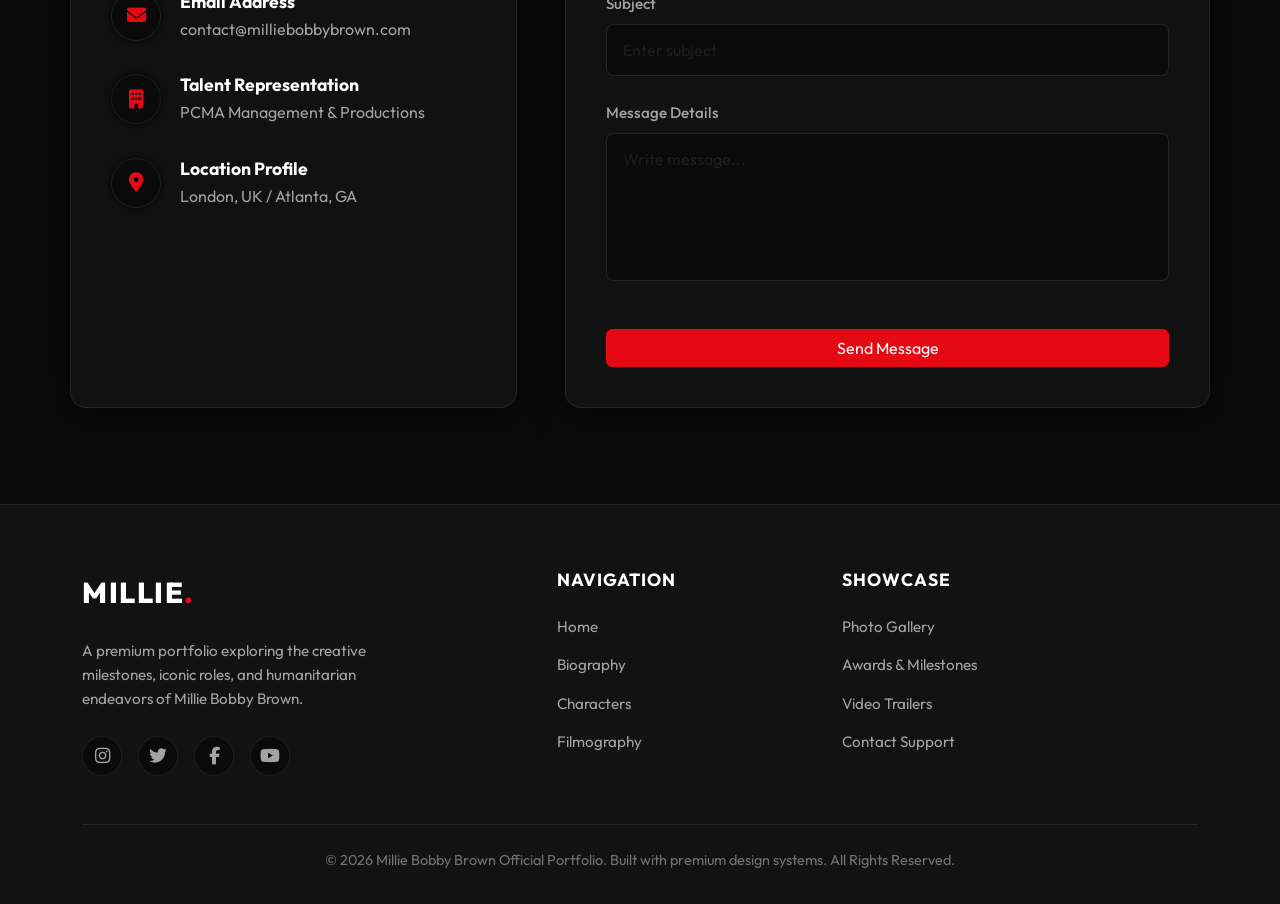
==== commit 9c5fb299: "Update website with all modified files" ====
--- a/index.html
+++ b/index.html
@@ -12,7 +12,7 @@
   <!-- Open Graph Meta Tags -->
   <meta property="og:title" content="Millie Bobby Brown — Official Portfolio">
   <meta property="og:description" content="Actress, Producer & UNICEF Goodwill Ambassador">
-  <meta property="og:image" content="assets/images/hero-bg.jpg">
+  <meta property="og:image" content="assets/images/ChatGPT Image Jun 9, 2026, 01_11_10 AM.png">
   <meta property="og:type" content="website">
 
   <!-- Bootstrap 5 CSS -->
@@ -224,7 +224,7 @@
         <!-- Eleven -->
         <div class="col-md-6 col-lg-3 animate-on-scroll">
           <div class="character-card" id="charCardEleven">
-            <div class="character-img-bg" style="background-image: url('assets/images/char-eleven-new.png');"></div>
+            <div class="character-img-bg" style="background-image: url('assets/images/0ff389d52259257484bb5c371202a1f3.jpg'); background-position: center 15%;"></div>
             <div class="character-overlay">
               <h3 class="character-role">Eleven / <span>011</span></h3>
               <div class="character-show">Stranger Things</div>
@@ -235,7 +235,7 @@
         <!-- Enola Holmes -->
         <div class="col-md-6 col-lg-3 animate-on-scroll">
           <div class="character-card" id="charCardEnola">
-            <div class="character-img-bg" style="background-image: url('assets/images/char-enola-new.jpg');"></div>
+            <div class="character-img-bg" style="background-image: url('assets/images/3794c2082187f40717e4308fa249cdd3.jpg'); background-position: center 55%;"></div>
             <div class="character-overlay">
               <h3 class="character-role">Enola <span>Holmes</span></h3>
               <div class="character-show">Enola Holmes (1 & 2)</div>
@@ -246,7 +246,7 @@
         <!-- Princess Elodie -->
         <div class="col-md-6 col-lg-3 animate-on-scroll">
           <div class="character-card" id="charCardElodie">
-            <div class="character-img-bg" style="background-image: url('assets/images/char-elodie-new.jpg');"></div>
+            <div class="character-img-bg" style="background-image: url('assets/images/b2863a322c8e6fc5ad19f60f48bea170.jpg'); background-position: top center;"></div>
             <div class="character-overlay">
               <h3 class="character-role">Princess <span>Elodie</span></h3>
               <div class="character-show">Damsel</div>
@@ -257,11 +257,22 @@
         <!-- Madison Russell -->
         <div class="col-md-6 col-lg-3 animate-on-scroll">
           <div class="character-card" id="charCardMadison">
-            <div class="character-img-bg" style="background-image: url('assets/images/char-madison-new.png');"></div>
+            <div class="character-img-bg" style="background-image: url('assets/images/93eea6902828c966d4154cfdb1ea83a1.jpg'); background-position: bottom center;"></div>
             <div class="character-overlay">
               <h3 class="character-role">Madison <span>Russell</span></h3>
               <div class="character-show">Godzilla Franchise</div>
               <p class="character-description">The courageous daughter of Monarch scientists, who risks her life to stand up for Godzilla and stop rogue organizations.</p>
+            </div>
+          </div>
+        </div>
+        <!-- Michelle — The Electric State -->
+        <div class="col-md-6 col-lg-3 animate-on-scroll">
+          <div class="character-card" id="charCardMichelle">
+            <div class="character-img-bg" style="background-image: url('assets/images/f69dd225eb5f9edab6fe4f6d56a0a7a8.jpg'); background-position: top center;"></div>
+            <div class="character-overlay">
+              <h3 class="character-role">Michelle <span>Crane</span></h3>
+              <div class="character-show">The Electric State (2025)</div>
+              <p class="character-description">A resourceful and determined young woman who journeys through a dystopian retrofuturistic America alongside a mysterious robot to find her missing brother.</p>
             </div>
           </div>
         </div>
@@ -289,7 +300,7 @@
       <div class="col-md-6 col-lg-4 film-item animate-on-scroll" data-category="tv" id="filmItemStrangerThings">
         <div class="movie-card">
           <div class="movie-poster-wrap">
-            <img src="assets/images/poster-stranger-things.jpg" alt="Stranger Things Season 1 official series poster featuring Millie Bobby Brown as Eleven" loading="lazy">
+            <img src="assets/images/0ff389d52259257484bb5c371202a1f3.jpg" alt="Millie Bobby Brown as Eleven in Stranger Things — windswept outdoor cinematic portrait" loading="lazy">
             <span class="movie-year-badge">2016 - Pres</span>
           </div>
           <div class="movie-info">
@@ -303,7 +314,7 @@
       <div class="col-md-6 col-lg-4 film-item animate-on-scroll" data-category="movie" id="filmItemEnola1">
         <div class="movie-card">
           <div class="movie-poster-wrap">
-            <img src="assets/images/poster-enola-holmes.jpg" alt="Enola Holmes official movie poster featuring Millie Bobby Brown" loading="lazy">
+            <img src="assets/images/e5ffcf533644c62254e715532380f0b9.jpg" alt="Millie Bobby Brown as Enola Holmes in a red Victorian dress inside a theatrical dressing room" loading="lazy" style="object-position: top;">
             <span class="movie-year-badge">2020</span>
           </div>
           <div class="movie-info">
@@ -317,7 +328,7 @@
       <div class="col-md-6 col-lg-4 film-item animate-on-scroll" data-category="movie" id="filmItemDamsel">
         <div class="movie-card">
           <div class="movie-poster-wrap">
-            <img src="assets/images/poster-damsel.jpg" alt="Damsel official dark fantasy movie poster starring Millie Bobby Brown" loading="lazy">
+            <img src="assets/images/b2863a322c8e6fc5ad19f60f48bea170.jpg" alt="Millie Bobby Brown as Princess Elodie smiling in a blue medieval dress in Damsel" loading="lazy">
             <span class="movie-year-badge">2024</span>
           </div>
           <div class="movie-info">
@@ -331,7 +342,7 @@
       <div class="col-md-6 col-lg-4 film-item animate-on-scroll" data-category="movie" id="filmItemEnola2">
         <div class="movie-card">
           <div class="movie-poster-wrap">
-            <img src="assets/images/poster-enola-holmes-2.png" alt="Enola Holmes 2 movie poster featuring Millie Bobby Brown in detective attire" loading="lazy">
+            <img src="assets/images/763fd82a02c406c6fdf3c8a52df34644.jpg" alt="Enola Holmes 2 official Netflix poster featuring Millie Bobby Brown as Enola with the full cast and Big Ben" loading="lazy" style="object-position: top;">
             <span class="movie-year-badge">2022</span>
           </div>
           <div class="movie-info">
@@ -345,7 +356,7 @@
       <div class="col-md-6 col-lg-4 film-item animate-on-scroll" data-category="movie" id="filmItemGodzilla1">
         <div class="movie-card">
           <div class="movie-poster-wrap">
-            <img src="assets/images/poster-godzilla-kotm.png" alt="Godzilla: King of the Monsters movie poster featuring Madison Russell" loading="lazy">
+            <img src="assets/images/93eea6902828c966d4154cfdb1ea83a1.jpg" alt="Godzilla: King of the Monsters official theatrical poster featuring Millie Bobby Brown as Madison Russell" loading="lazy" style="object-position: bottom;">
             <span class="movie-year-badge">2019</span>
           </div>
           <div class="movie-info">
@@ -359,7 +370,7 @@
       <div class="col-md-6 col-lg-4 film-item animate-on-scroll" data-category="movie" id="filmItemGodzilla2">
         <div class="movie-card">
           <div class="movie-poster-wrap">
-            <img src="assets/images/poster-godzilla-vs-kong.png" alt="Godzilla vs. Kong epic battle movie poster" loading="lazy">
+            <img src="assets/images/0d2317d777b944fa11339f6be5d1a76c.jpg" alt="Godzilla vs. Kong official theatrical poster featuring Millie Bobby Brown as Madison Russell with Kong and Godzilla battling behind her" loading="lazy">
             <span class="movie-year-badge">2021</span>
           </div>
           <div class="movie-info">
@@ -369,10 +380,23 @@
           </div>
         </div>
       </div>
-    </div>
-  </section>
-
-  <!-- Interactive Photo Gallery -->
+      <!-- The Electric State -->
+      <div class="col-md-6 col-lg-4 film-item animate-on-scroll" data-category="movie" id="filmItemElectricState">
+        <div class="movie-card">
+          <div class="movie-poster-wrap">
+            <img src="assets/images/f69dd225eb5f9edab6fe4f6d56a0a7a8.jpg" alt="The Electric State official Netflix poster featuring Millie Bobby Brown as Michelle with her robot companion Skip" loading="lazy" style="object-position: top;">
+            <span class="movie-year-badge">2025</span>
+          </div>
+          <div class="movie-info">
+            <h3 class="movie-title">The Electric State</h3>
+            <span class="movie-role">Michelle (Lead Role)</span>
+            <p class="movie-desc">A Russo Brothers Netflix sci-fi adventure where a teenage girl and a mysterious robot journey across a retrofuturistic American West to find her younger brother.</p>
+          </div>
+        </div>
+      </div>
+    </div>
+  </section>
+
   <section class="section-padding bg-secondary-wrap" id="gallery" style="background-color: var(--bg-secondary); border-top: 1px solid var(--border-color); border-bottom: 1px solid var(--border-color);">
     <div class="container">
       <div class="text-center animate-on-scroll" id="galleryHeader">
@@ -391,32 +415,77 @@
       <div class="gallery-grid" id="galleryGridContainer">
         <!-- Gallery 1 -->
         <div class="gallery-item animate-on-scroll" data-src="assets/images/bio-img.png" data-caption="Millie Bobby Brown Portrait Showcase" id="galleryItem1" data-category="red-carpet">
-          <img src="assets/images/bio-img.png" alt="Millie Bobby Brown smiling professional portrait" loading="lazy">
+          <img src="assets/images/bio-img.png" alt="Millie Bobby Brown smiling professional portrait" style="object-position: center 15%;" loading="lazy">
           <div class="gallery-hover-overlay"><i class="fa-solid fa-magnifying-glass-plus"></i></div>
         </div>
         <!-- Gallery 2 -->
-        <div class="gallery-item animate-on-scroll" data-src="assets/images/char-eleven-new.png" data-caption="Eleven - Stranger Things Series" id="galleryItem2" data-category="characters">
-          <img src="assets/images/char-eleven-new.png" alt="Millie Bobby Brown as Eleven with psychokinetic pose in Stranger Things" loading="lazy">
+        <div class="gallery-item animate-on-scroll" data-src="assets/images/0ff389d52259257484bb5c371202a1f3.jpg" data-caption="Eleven - Stranger Things Series" id="galleryItem2" data-category="characters">
+          <img src="assets/images/0ff389d52259257484bb5c371202a1f3.jpg" alt="Millie Bobby Brown as Eleven in Stranger Things windswept outdoor cinematic portrait" loading="lazy">
           <div class="gallery-hover-overlay"><i class="fa-solid fa-magnifying-glass-plus"></i></div>
         </div>
         <!-- Gallery 3 -->
-        <div class="gallery-item animate-on-scroll" data-src="assets/images/char-enola-new.jpg" data-caption="Enola Holmes - Detective Portrait" id="galleryItem3" data-category="characters">
-          <img src="assets/images/char-enola-new.jpg" alt="Millie Bobby Brown as Enola Holmes holding a magnifying glass in detective theme" loading="lazy">
+        <div class="gallery-item animate-on-scroll" data-src="assets/images/e5ffcf533644c62254e715532380f0b9.jpg" data-caption="Enola Holmes - Victorian Red Dress" id="galleryItem3" data-category="characters">
+          <img src="assets/images/e5ffcf533644c62254e715532380f0b9.jpg" alt="Millie Bobby Brown as Enola Holmes in a red Victorian dress inside a dressing room" loading="lazy">
           <div class="gallery-hover-overlay"><i class="fa-solid fa-magnifying-glass-plus"></i></div>
         </div>
         <!-- Gallery 4 -->
-        <div class="gallery-item animate-on-scroll" data-src="assets/images/char-elodie-new.jpg" data-caption="Princess Elodie - Damsel Action Scene" id="galleryItem4" data-category="characters">
-          <img src="assets/images/char-elodie-new.jpg" alt="Millie Bobby Brown as Princess Elodie armed with a sword in Damsel action scene" loading="lazy">
-          <div class="gallery-hover-overlay"><i class="fa-solid fa-magnifying-glass-plus"></i></div>
-        </div>
-        <!-- Gallery 5 -->
-        <div class="gallery-item animate-on-scroll" data-src="assets/images/char-madison-new.png" data-caption="Madison Russell - Godzilla Franchise" id="galleryItem5" data-category="behind-the-scenes">
-          <img src="assets/images/char-madison-new.png" alt="Millie Bobby Brown as Madison Russell looking concerned in Godzilla movie scene" loading="lazy">
-          <div class="gallery-hover-overlay"><i class="fa-solid fa-magnifying-glass-plus"></i></div>
-        </div>
-        <!-- Gallery 6 -->
-        <div class="gallery-item animate-on-scroll" data-src="assets/images/poster-stranger-things.jpg" data-caption="Stranger Things Season 1 Poster Artwork" id="galleryItem6" data-category="behind-the-scenes">
-          <img src="assets/images/poster-stranger-things.jpg" alt="Stranger Things Season 1 vintage artwork poster" loading="lazy">
+        <div class="gallery-item animate-on-scroll" data-src="assets/images/b2863a322c8e6fc5ad19f60f48bea170.jpg" data-caption="Princess Elodie - Damsel" id="galleryItem4" data-category="characters">
+          <img src="assets/images/b2863a322c8e6fc5ad19f60f48bea170.jpg" alt="Millie Bobby Brown as Princess Elodie smiling in a blue medieval dress in Damsel" loading="lazy">
+          <div class="gallery-hover-overlay"><i class="fa-solid fa-magnifying-glass-plus"></i></div>
+        </div>
+        <!-- Gallery 8 — Enola Candle Scene -->
+        <div class="gallery-item animate-on-scroll" data-src="assets/images/7f766a8a2e3530cc332210031df60567.jpg" data-caption="Enola Holmes — Candlelit Investigation Scene" id="galleryItem8" data-category="characters">
+          <img src="assets/images/7f766a8a2e3530cc332210031df60567.jpg" alt="Millie Bobby Brown as Enola Holmes holding a candle in front of a pinboard of clues" loading="lazy">
+          <div class="gallery-hover-overlay"><i class="fa-solid fa-magnifying-glass-plus"></i></div>
+        </div>
+        <!-- Gallery 9 — Enola Holmes 4K Action -->
+        <div class="gallery-item animate-on-scroll" data-src="assets/images/enola-holmes-4k.jpg" data-caption="Enola Holmes — Action Sequence Still" id="galleryItem9" data-category="characters">
+          <img src="assets/images/enola-holmes-4k.jpg" alt="Millie Bobby Brown as Enola Holmes in action stance with staff in a Victorian interior" loading="lazy">
+          <div class="gallery-hover-overlay"><i class="fa-solid fa-magnifying-glass-plus"></i></div>
+        </div>
+        <!-- Gallery 10 — Sequin Dress Portrait -->
+        <div class="gallery-item animate-on-scroll" data-src="assets/images/download.png" data-caption="Millie Bobby Brown — Silver Sequin Gown" id="galleryItem10" data-category="red-carpet">
+          <img src="assets/images/download.png" alt="Millie Bobby Brown smiling in a silver sequin dress at a red carpet event" style="object-position: center 42%;" loading="lazy">
+          <div class="gallery-hover-overlay"><i class="fa-solid fa-magnifying-glass-plus"></i></div>
+        </div>
+        <!-- Gallery 11 — Netflix Photoshoot -->
+        <div class="gallery-item animate-on-scroll" data-src="assets/images/millie-bobby-brown-photoshoot-for-netflix-9r-1366x768.jpg" data-caption="Netflix Official Photoshoot" id="galleryItem11" data-category="red-carpet">
+          <img src="assets/images/millie-bobby-brown-photoshoot-for-netflix-9r-1366x768.jpg" alt="Millie Bobby Brown in a black embellished blazer during a Netflix official photoshoot with studio lighting" style="object-position: center 25%;" loading="lazy">
+          <div class="gallery-hover-overlay"><i class="fa-solid fa-magnifying-glass-plus"></i></div>
+        </div>
+        <!-- Gallery 12 — Golden Field Portrait -->
+        <div class="gallery-item animate-on-scroll" data-src="assets/images/ChatGPT Image Jun 9, 2026, 01_11_10 AM.png" data-caption="Golden Hour Field Portrait" id="galleryItem12" data-category="behind-the-scenes">
+          <img src="assets/images/ChatGPT Image Jun 9, 2026, 01_11_10 AM.png" alt="Millie Bobby Brown in a golden wheat field portrait with warm summer lighting" style="object-position: center 20%;" loading="lazy">
+          <div class="gallery-hover-overlay"><i class="fa-solid fa-magnifying-glass-plus"></i></div>
+        </div>
+        <!-- Gallery 14 — Pink Gown Red Carpet -->
+        <div class="gallery-item animate-on-scroll" data-src="assets/images/0476e001a378c900323c74c95e28228c.jpg" data-caption="Millie Bobby Brown — Stranger Things Premiere Red Carpet" id="galleryItem14" data-category="red-carpet">
+          <img src="assets/images/0476e001a378c900323c74c95e28228c.jpg" alt="Millie Bobby Brown wearing a pink ruffled dress at a Stranger Things premiere" style="object-position: center 15%;" loading="lazy">
+          <div class="gallery-hover-overlay"><i class="fa-solid fa-magnifying-glass-plus"></i></div>
+        </div>
+        <!-- Gallery 15 — Sage Green Photoshoot -->
+        <div class="gallery-item animate-on-scroll" data-src="assets/images/0b8ceef85f9961e4337e3a9b673a0aa4.jpg" data-caption="Florence by Mills Promotional Shoot" id="galleryItem15" data-category="behind-the-scenes">
+          <img src="assets/images/0b8ceef85f9961e4337e3a9b673a0aa4.jpg" alt="Millie Bobby Brown with blonde hair in a sage green outfit for a promotional shoot" style="object-position: center 10%;" loading="lazy">
+          <div class="gallery-hover-overlay"><i class="fa-solid fa-magnifying-glass-plus"></i></div>
+        </div>
+        <!-- Gallery 17 — Light Blue Pandora Event -->
+        <div class="gallery-item animate-on-scroll" data-src="assets/images/1efbc4ff6d213fe94b919966a0dc9908.jpg" data-caption="Pandora Jewelry Launch Event" id="galleryItem17" data-category="red-carpet">
+          <img src="assets/images/1efbc4ff6d213fe94b919966a0dc9908.jpg" alt="Millie Bobby Brown smiling in a light blue off-the-shoulder top at a Pandora launch event" style="object-position: center 12%;" loading="lazy">
+          <div class="gallery-hover-overlay"><i class="fa-solid fa-magnifying-glass-plus"></i></div>
+        </div>
+        <!-- Gallery 19 — Princess Elodie Golden Crown -->
+        <div class="gallery-item animate-on-scroll" data-src="assets/images/8ed720050db5a25621fbbc308c388872.jpg" data-caption="Princess Elodie — Golden Crown Portrait" id="galleryItem19" data-category="characters">
+          <img src="assets/images/8ed720050db5a25621fbbc308c388872.jpg" alt="Millie Bobby Brown as Princess Elodie wearing a golden crown and red gown in Damsel" loading="lazy">
+          <div class="gallery-hover-overlay"><i class="fa-solid fa-magnifying-glass-plus"></i></div>
+        </div>
+        <!-- Gallery 20 — Orange Silk Dress Studio -->
+        <div class="gallery-item animate-on-scroll" data-src="assets/images/c96c450879903640144b7eda47b73007.jpg" data-caption="Studio Portrait Showcase" id="galleryItem20" data-category="red-carpet">
+          <img src="assets/images/c96c450879903640144b7eda47b73007.jpg" alt="Millie Bobby Brown wearing a sleek orange satin dress against a split blue and pink studio background" style="object-position: center 15%;" loading="lazy">
+          <div class="gallery-hover-overlay"><i class="fa-solid fa-magnifying-glass-plus"></i></div>
+        </div>
+        <!-- Gallery 21 — Cat Sweater Retro Photoshoot -->
+        <div class="gallery-item animate-on-scroll" data-src="assets/images/d9e31f655bfd5b83954627e21f26995f.jpg" data-caption="Retro 80s-Style Studio Photoshoot" id="galleryItem21" data-category="behind-the-scenes">
+          <img src="assets/images/d9e31f655bfd5b83954627e21f26995f.jpg" alt="Millie Bobby Brown wearing a retro pink knit cat sweater and acid-wash jeans during a photoshoot" style="object-position: center 10%;" loading="lazy">
           <div class="gallery-hover-overlay"><i class="fa-solid fa-magnifying-glass-plus"></i></div>
         </div>
       </div>
@@ -561,8 +630,48 @@
       <div class="tab-content" id="videoTabsContent">
         <!-- Trailers Tab -->
         <div class="tab-pane fade show active" id="pills-trailers" role="tabpanel" aria-labelledby="pills-trailers-tab">
+          <!-- Sub-filters for Trailers -->
+          <div class="filter-btn-container animate-on-scroll justify-content-center mb-4" id="trailerFilters" style="display: flex; flex-wrap: wrap; gap: 0.5rem; justify-content: center; margin-top: 1rem;">
+            <button class="filter-btn trailer-filter-btn active" data-filter="all" id="btnTrailerFilterAll">All Trailers</button>
+            <button class="filter-btn trailer-filter-btn" data-filter="stranger-things" id="btnTrailerFilterST">Stranger Things</button>
+            <button class="filter-btn trailer-filter-btn" data-filter="enola-holmes" id="btnTrailerFilterEnola">Enola Holmes</button>
+            <button class="filter-btn trailer-filter-btn" data-filter="damsel" id="btnTrailerFilterDamsel">Damsel</button>
+            <button class="filter-btn trailer-filter-btn" data-filter="other" id="btnTrailerFilterOther">Other Movies</button>
+          </div>
+
           <div class="row g-4 justify-content-center" id="trailersGrid">
-            <div class="col-lg-4 animate-on-scroll">
+            <!-- Stranger Things Season 1 -->
+            <div class="col-md-6 col-lg-4 trailer-item animate-on-scroll" data-category="stranger-things">
+              <h5 class="text-center mb-3">Stranger Things Season 1</h5>
+              <div class="video-wrap">
+                <a href="https://www.youtube.com/watch?v=qHRkh2wH39E" target="_blank" class="video-link-wrapper">
+                  <img src="https://img.youtube.com/vi/qHRkh2wH39E/maxresdefault.jpg" alt="Stranger Things Season 1 official trailer video thumbnail featuring the young cast" class="video-thumbnail" loading="lazy">
+                  <div class="play-btn-overlay"><i class="fa-solid fa-play"></i></div>
+                </a>
+              </div>
+            </div>
+            <!-- Stranger Things Season 2 -->
+            <div class="col-md-6 col-lg-4 trailer-item animate-on-scroll" data-category="stranger-things">
+              <h5 class="text-center mb-3">Stranger Things Season 2</h5>
+              <div class="video-wrap">
+                <a href="https://www.youtube.com/watch?v=R1ZXOOLMJ8s" target="_blank" class="video-link-wrapper">
+                  <img src="https://img.youtube.com/vi/R1ZXOOLMJ8s/maxresdefault.jpg" alt="Stranger Things Season 2 official trailer video thumbnail featuring Eleven and the boys" class="video-thumbnail" loading="lazy">
+                  <div class="play-btn-overlay"><i class="fa-solid fa-play"></i></div>
+                </a>
+              </div>
+            </div>
+            <!-- Stranger Things Season 3 -->
+            <div class="col-md-6 col-lg-4 trailer-item animate-on-scroll" data-category="stranger-things">
+              <h5 class="text-center mb-3">Stranger Things Season 3</h5>
+              <div class="video-wrap">
+                <a href="https://www.youtube.com/watch?v=y7nmoLQSGnk" target="_blank" class="video-link-wrapper">
+                  <img src="https://img.youtube.com/vi/y7nmoLQSGnk/maxresdefault.jpg" alt="Stranger Things Season 3 official trailer video thumbnail featuring the Starcourt Mall cast" class="video-thumbnail" loading="lazy">
+                  <div class="play-btn-overlay"><i class="fa-solid fa-play"></i></div>
+                </a>
+              </div>
+            </div>
+            <!-- Stranger Things Season 4 -->
+            <div class="col-md-6 col-lg-4 trailer-item animate-on-scroll" data-category="stranger-things">
               <h5 class="text-center mb-3">Stranger Things Season 4</h5>
               <div class="video-wrap">
                 <a href="https://www.youtube.com/watch?v=b9EkMc79ZSU" target="_blank" class="video-link-wrapper">
@@ -571,8 +680,59 @@
                 </a>
               </div>
             </div>
-            <div class="col-lg-4 animate-on-scroll">
-              <h5 class="text-center mb-3">Damsel (Official)</h5>
+            <!-- Stranger Things Season 5 -->
+            <div class="col-md-6 col-lg-4 trailer-item animate-on-scroll" data-category="stranger-things">
+              <h5 class="text-center mb-3">Stranger Things Season 5</h5>
+              <div class="video-wrap">
+                <a href="https://www.youtube.com/watch?v=iKZyYdwS3Wg" target="_blank" class="video-link-wrapper">
+                  <img src="https://img.youtube.com/vi/iKZyYdwS3Wg/maxresdefault.jpg" alt="Stranger Things Season 5 official teaser video thumbnail from Netflix" class="video-thumbnail" loading="lazy">
+                  <div class="play-btn-overlay"><i class="fa-solid fa-play"></i></div>
+                </a>
+              </div>
+            </div>
+            <!-- Enola Holmes -->
+            <div class="col-md-6 col-lg-4 trailer-item animate-on-scroll" data-category="enola-holmes">
+              <h5 class="text-center mb-3">Enola Holmes (2020)</h5>
+              <div class="video-wrap">
+                <a href="https://www.youtube.com/watch?v=1d0Zf9sXlHk" target="_blank" class="video-link-wrapper">
+                  <img src="https://img.youtube.com/vi/1d0Zf9sXlHk/maxresdefault.jpg" alt="Enola Holmes official trailer video thumbnail featuring Enola and Sherlock" class="video-thumbnail" loading="lazy">
+                  <div class="play-btn-overlay"><i class="fa-solid fa-play"></i></div>
+                </a>
+              </div>
+            </div>
+            <!-- Enola Holmes 2 -->
+            <div class="col-md-6 col-lg-4 trailer-item animate-on-scroll" data-category="enola-holmes">
+              <h5 class="text-center mb-3">Enola Holmes 2 (2022)</h5>
+              <div class="video-wrap">
+                <a href="https://www.youtube.com/watch?v=JeoWGGeaLOs" target="_blank" class="video-link-wrapper">
+                  <img src="https://img.youtube.com/vi/JeoWGGeaLOs/maxresdefault.jpg" alt="Enola Holmes 2 official trailer video thumbnail featuring Enola Holmes and full cast" class="video-thumbnail" loading="lazy">
+                  <div class="play-btn-overlay"><i class="fa-solid fa-play"></i></div>
+                </a>
+              </div>
+            </div>
+            <!-- Enola Holmes 3 -->
+            <div class="col-md-6 col-lg-4 trailer-item animate-on-scroll" data-category="enola-holmes">
+              <h5 class="text-center mb-3">Enola Holmes 3 (2026)</h5>
+              <div class="video-wrap">
+                <a href="https://www.youtube.com/watch?v=n_pEJjq-9xQ" target="_blank" class="video-link-wrapper">
+                  <img src="https://img.youtube.com/vi/n_pEJjq-9xQ/maxresdefault.jpg" alt="Enola Holmes 3 official trailer video thumbnail featuring Millie Bobby Brown in Malta" class="video-thumbnail" loading="lazy">
+                  <div class="play-btn-overlay"><i class="fa-solid fa-play"></i></div>
+                </a>
+              </div>
+            </div>
+            <!-- Damsel Teaser -->
+            <div class="col-md-6 col-lg-4 trailer-item animate-on-scroll" data-category="damsel">
+              <h5 class="text-center mb-3">Damsel — Teaser (2023)</h5>
+              <div class="video-wrap">
+                <a href="https://www.youtube.com/watch?v=9eN_AGX8GXk" target="_blank" class="video-link-wrapper">
+                  <img src="https://img.youtube.com/vi/9eN_AGX8GXk/maxresdefault.jpg" alt="Damsel official teaser video thumbnail featuring Princess Elodie in a dark cave" class="video-thumbnail" loading="lazy">
+                  <div class="play-btn-overlay"><i class="fa-solid fa-play"></i></div>
+                </a>
+              </div>
+            </div>
+            <!-- Damsel Trailer -->
+            <div class="col-md-6 col-lg-4 trailer-item animate-on-scroll" data-category="damsel">
+              <h5 class="text-center mb-3">Damsel — Trailer (2024)</h5>
               <div class="video-wrap">
                 <a href="https://www.youtube.com/watch?v=iM150ZWovZM" target="_blank" class="video-link-wrapper">
                   <img src="https://img.youtube.com/vi/iM150ZWovZM/maxresdefault.jpg" alt="Damsel official movie trailer video thumbnail featuring Princess Elodie" class="video-thumbnail" loading="lazy">
@@ -580,11 +740,22 @@
                 </a>
               </div>
             </div>
-            <div class="col-lg-4 animate-on-scroll">
-              <h5 class="text-center mb-3">Enola Holmes</h5>
-              <div class="video-wrap">
-                <a href="https://www.youtube.com/watch?v=1d0Zf9sXlHk" target="_blank" class="video-link-wrapper">
-                  <img src="https://img.youtube.com/vi/1d0Zf9sXlHk/maxresdefault.jpg" alt="Enola Holmes official trailer video thumbnail featuring Enola and Sherlock" class="video-thumbnail" loading="lazy">
+            <!-- The Electric State -->
+            <div class="col-md-6 col-lg-4 trailer-item animate-on-scroll" data-category="other">
+              <h5 class="text-center mb-3">The Electric State (2024-2025)</h5>
+              <div class="video-wrap">
+                <a href="https://www.youtube.com/watch?v=KpN98z8Kf5E" target="_blank" class="video-link-wrapper">
+                  <img src="https://img.youtube.com/vi/KpN98z8Kf5E/maxresdefault.jpg" alt="The Electric State official trailer video thumbnail featuring Michelle and her robot" class="video-thumbnail" loading="lazy">
+                  <div class="play-btn-overlay"><i class="fa-solid fa-play"></i></div>
+                </a>
+              </div>
+            </div>
+            <!-- Godzilla KOTM -->
+            <div class="col-md-6 col-lg-4 trailer-item animate-on-scroll" data-category="other">
+              <h5 class="text-center mb-3">Godzilla: King of the Monsters</h5>
+              <div class="video-wrap">
+                <a href="https://www.youtube.com/watch?v=wVDtmouV9kM" target="_blank" class="video-link-wrapper">
+                  <img src="https://img.youtube.com/vi/wVDtmouV9kM/maxresdefault.jpg" alt="Godzilla: King of the Monsters official trailer video thumbnail featuring Madison Russell" class="video-thumbnail" loading="lazy">
                   <div class="play-btn-overlay"><i class="fa-solid fa-play"></i></div>
                 </a>
               </div>
--- a/style.css
+++ b/style.css
@@ -165,7 +165,7 @@
   align-items: center;
   justify-content: center;
   background: radial-gradient(circle, rgba(0,0,0,0.2) 0%, rgba(0,0,0,0.8) 100%), 
-              url('assets/images/hero-bg.jpg') no-repeat center center;
+              url('assets/images/ChatGPT Image Jun 9, 2026, 01_11_10 AM.png') no-repeat center center;
   background-size: cover;
   color: #fff;
   text-align: center;
@@ -174,7 +174,7 @@
 }
 body.light-theme .hero-section {
   background: radial-gradient(circle, rgba(255,255,255,0.1) 0%, rgba(255,255,255,0.7) 100%), 
-              url('assets/images/hero-bg.jpg') no-repeat center center;
+              url('assets/images/ChatGPT Image Jun 9, 2026, 01_11_10 AM.png') no-repeat center center;
   background-size: cover;
   color: #111827;
 }
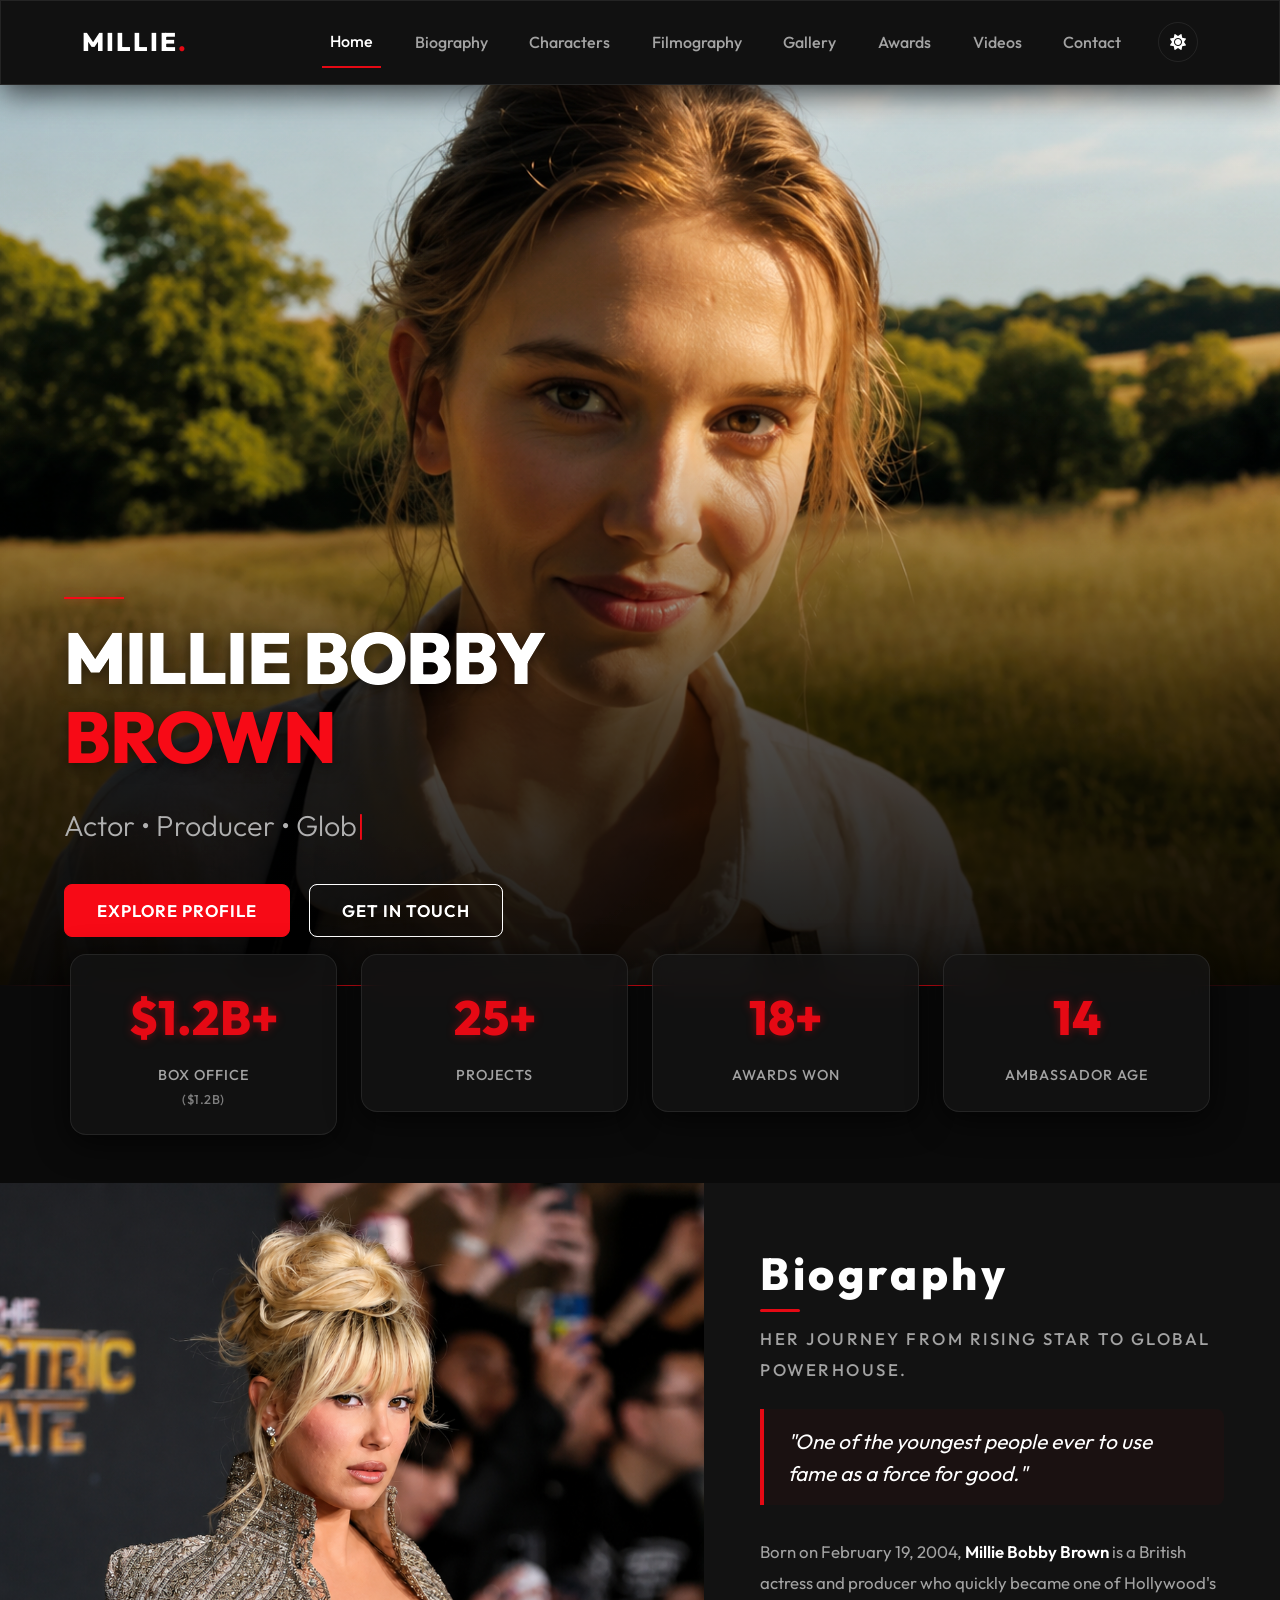
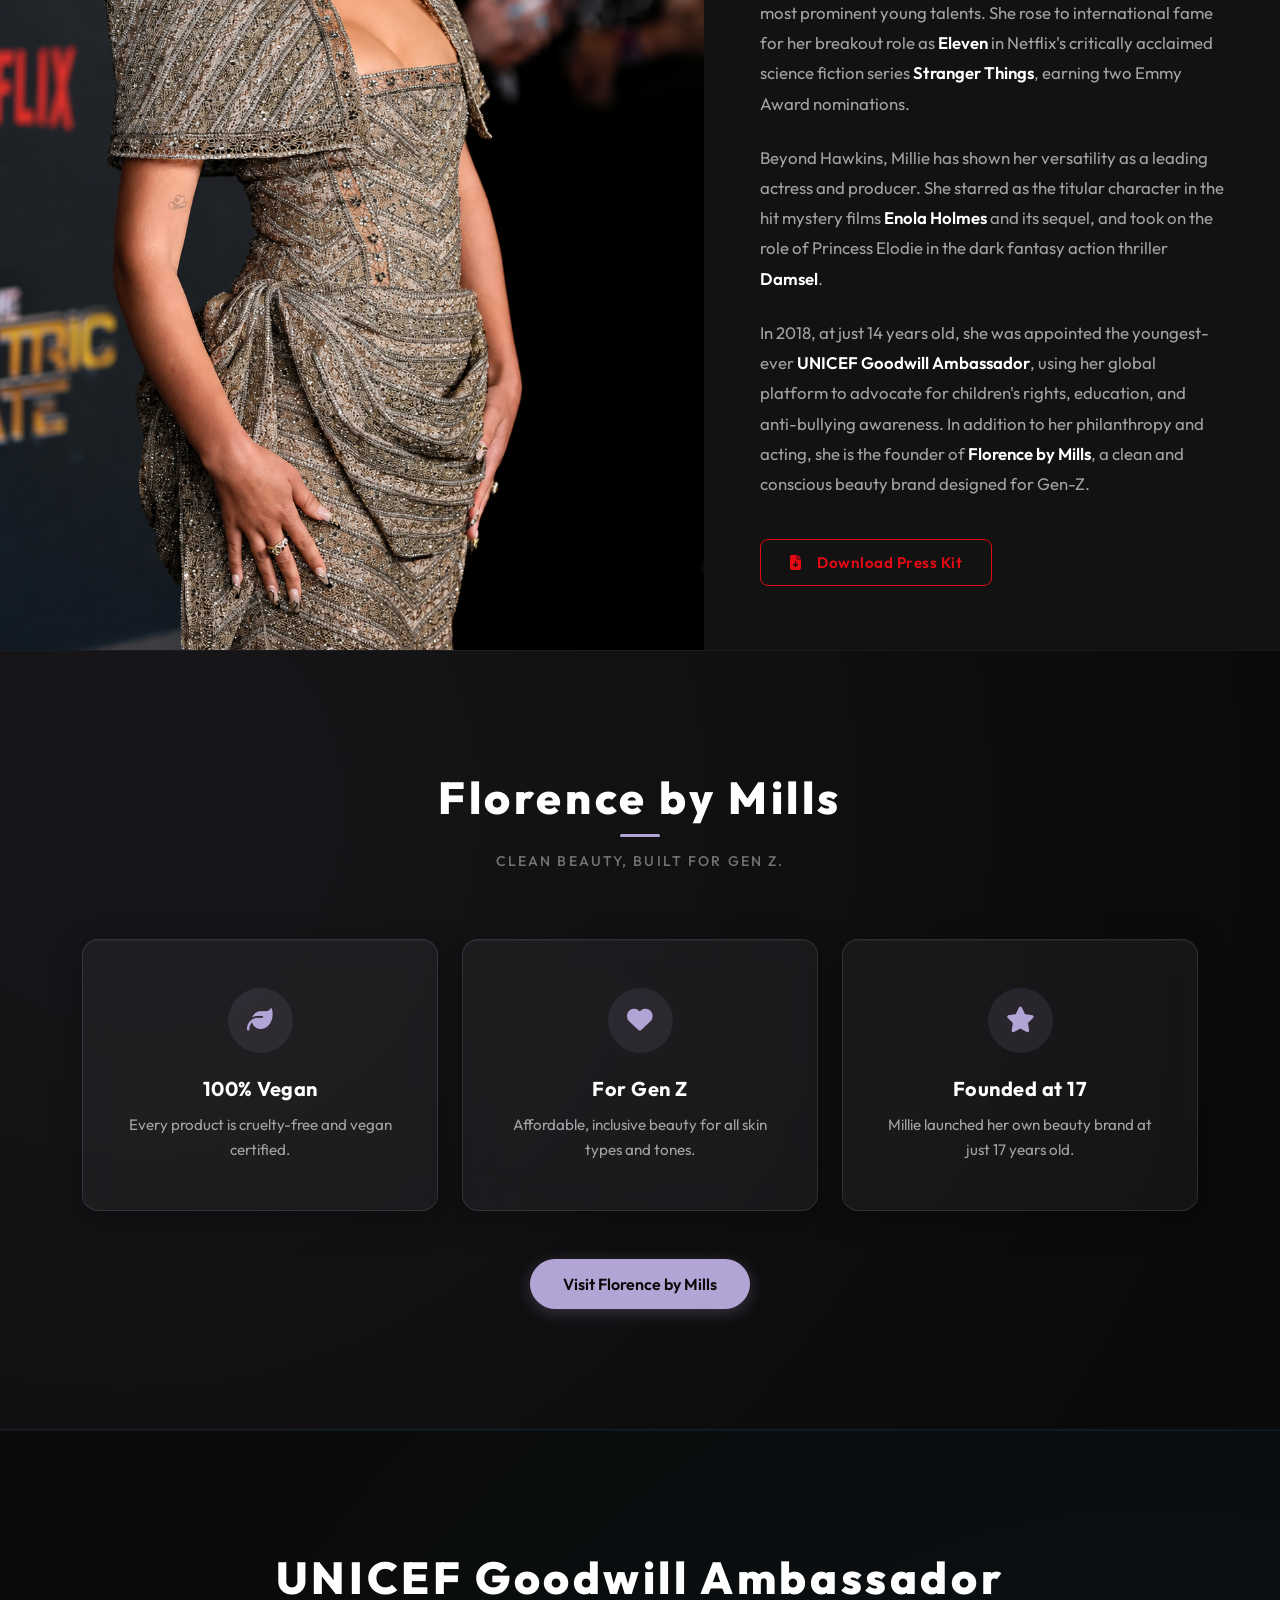
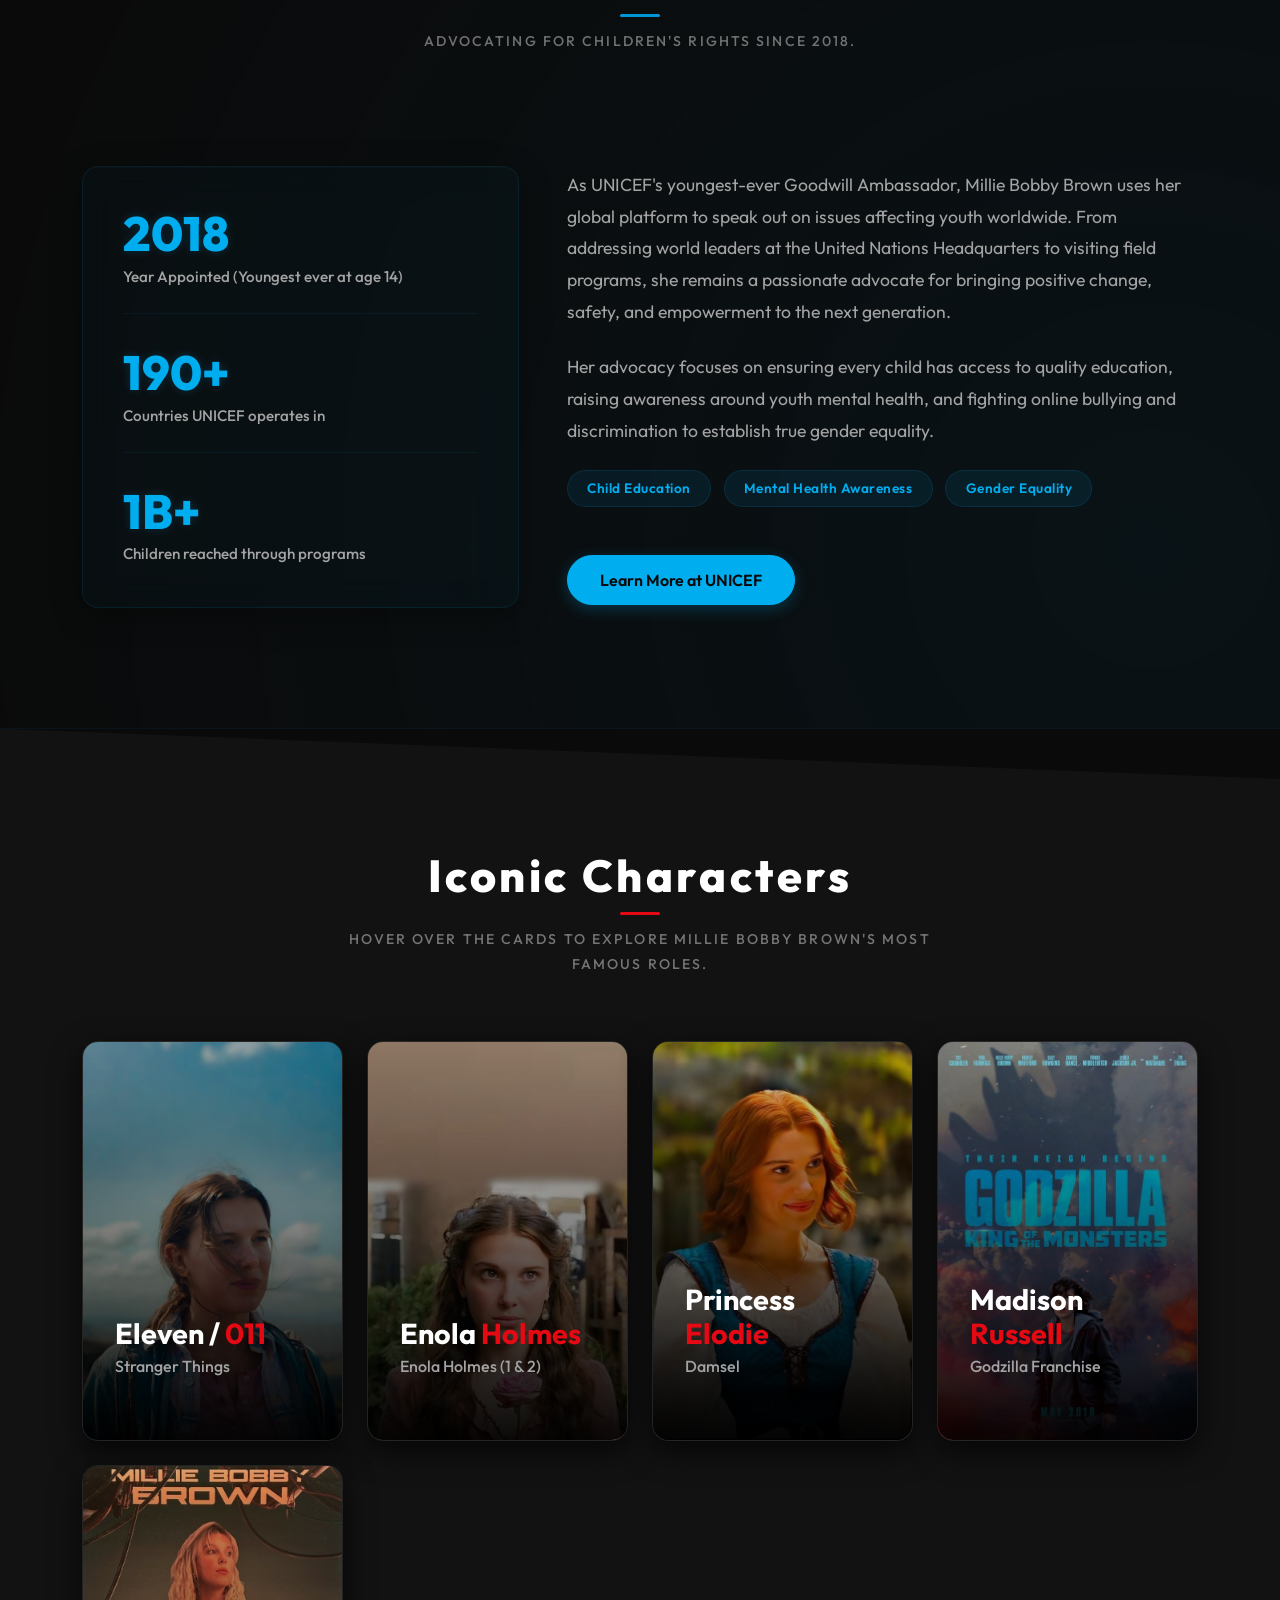
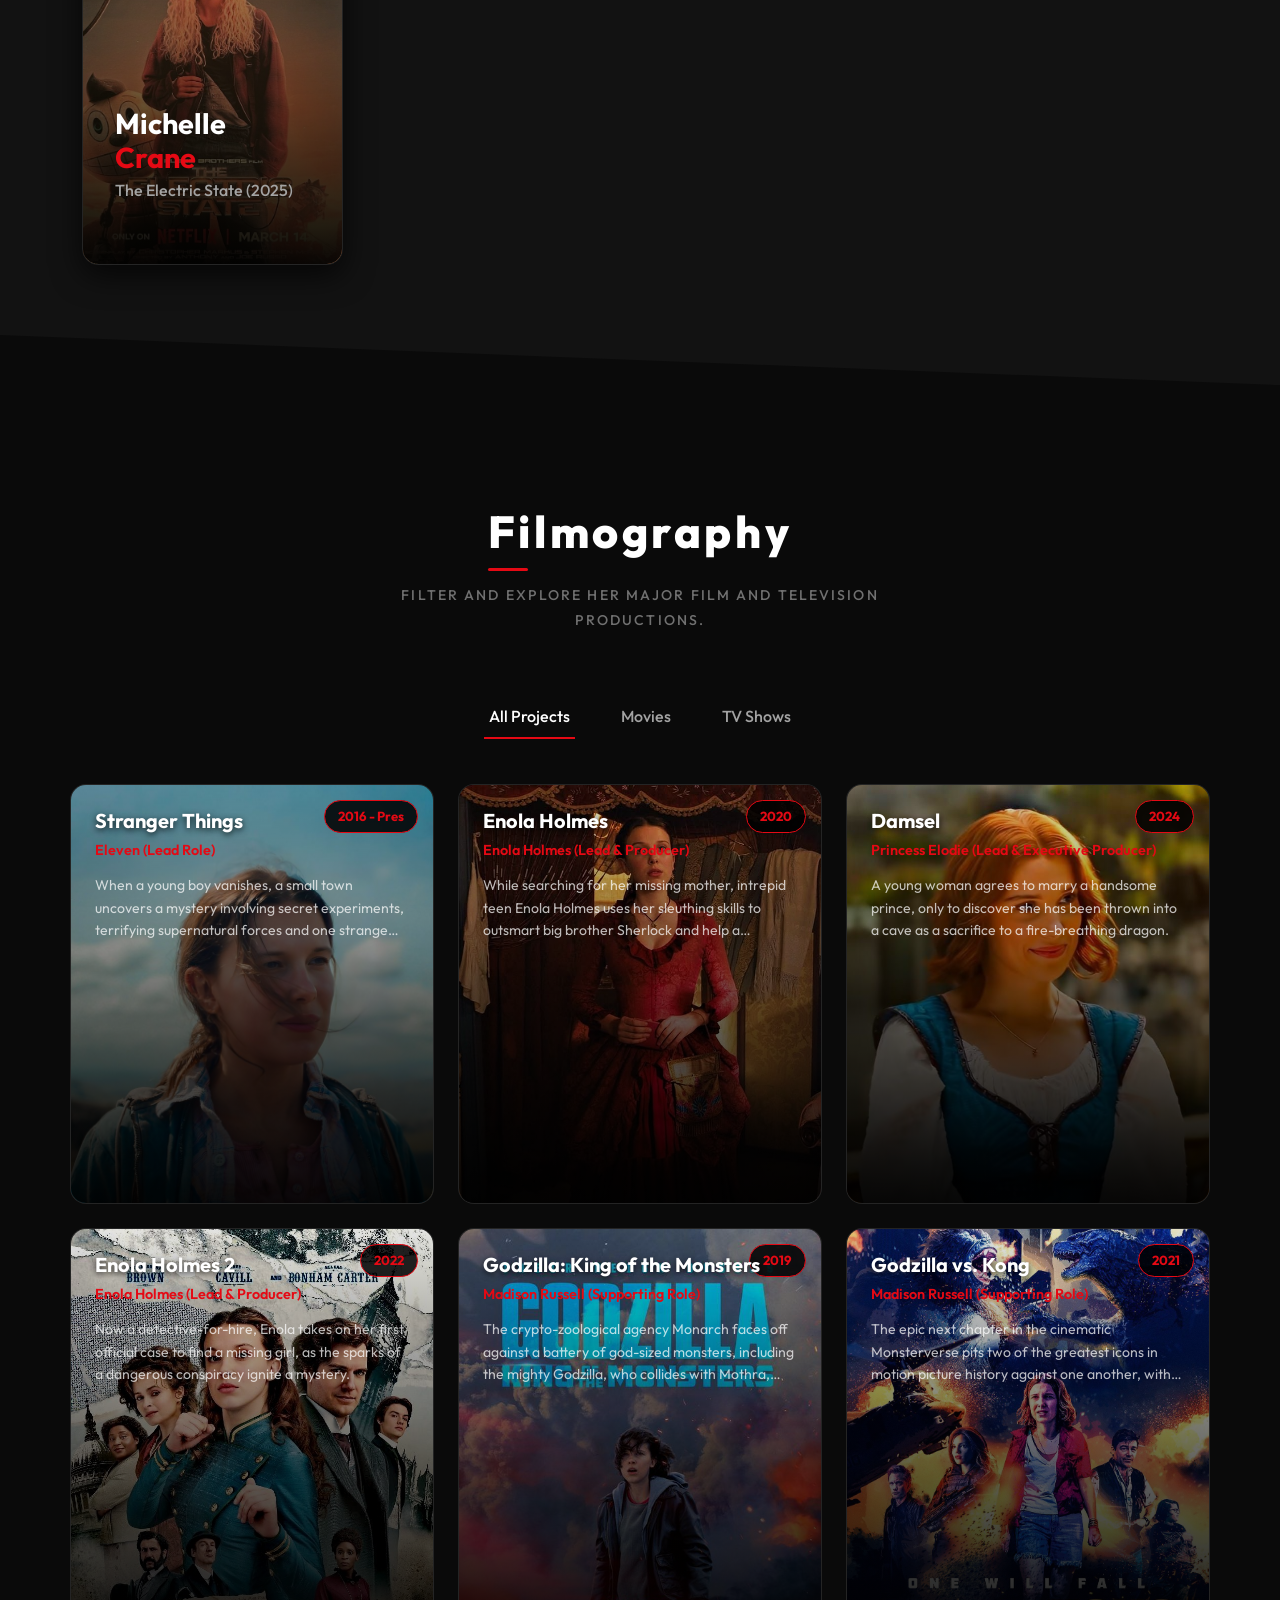
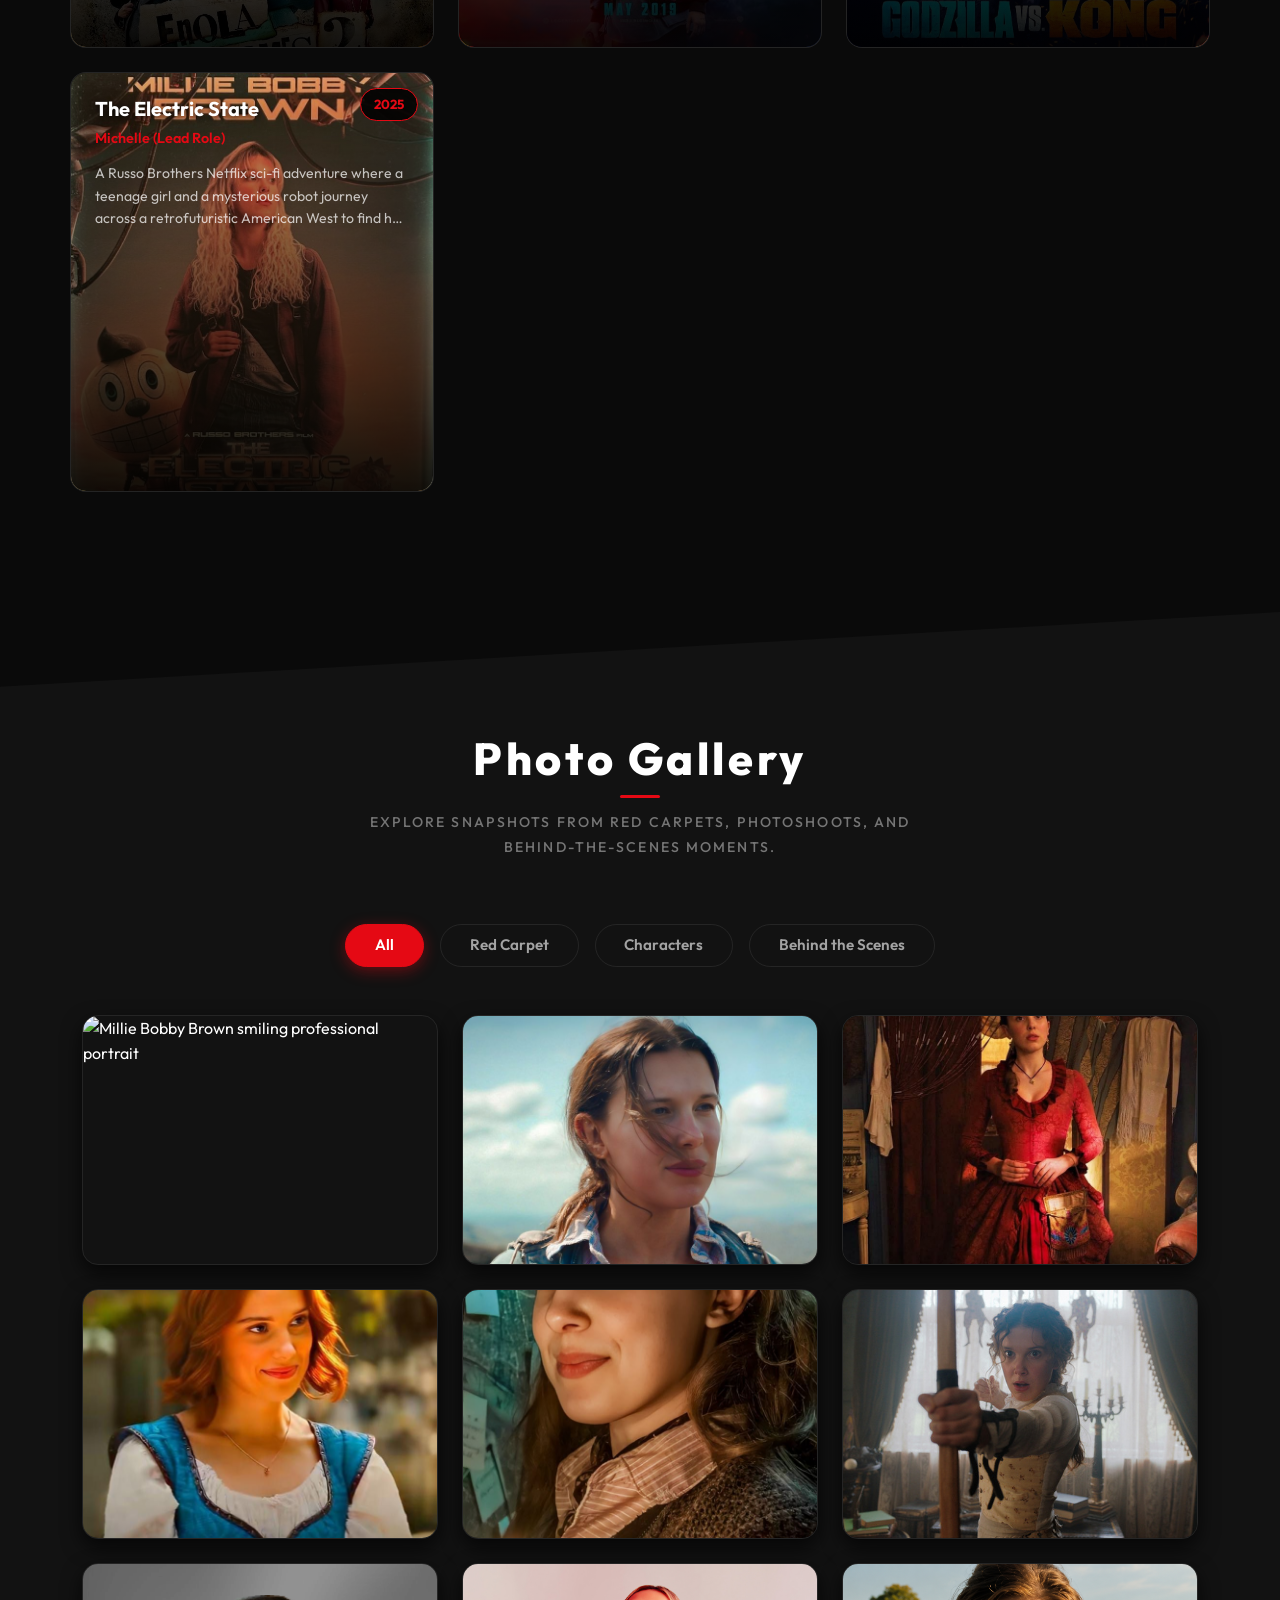
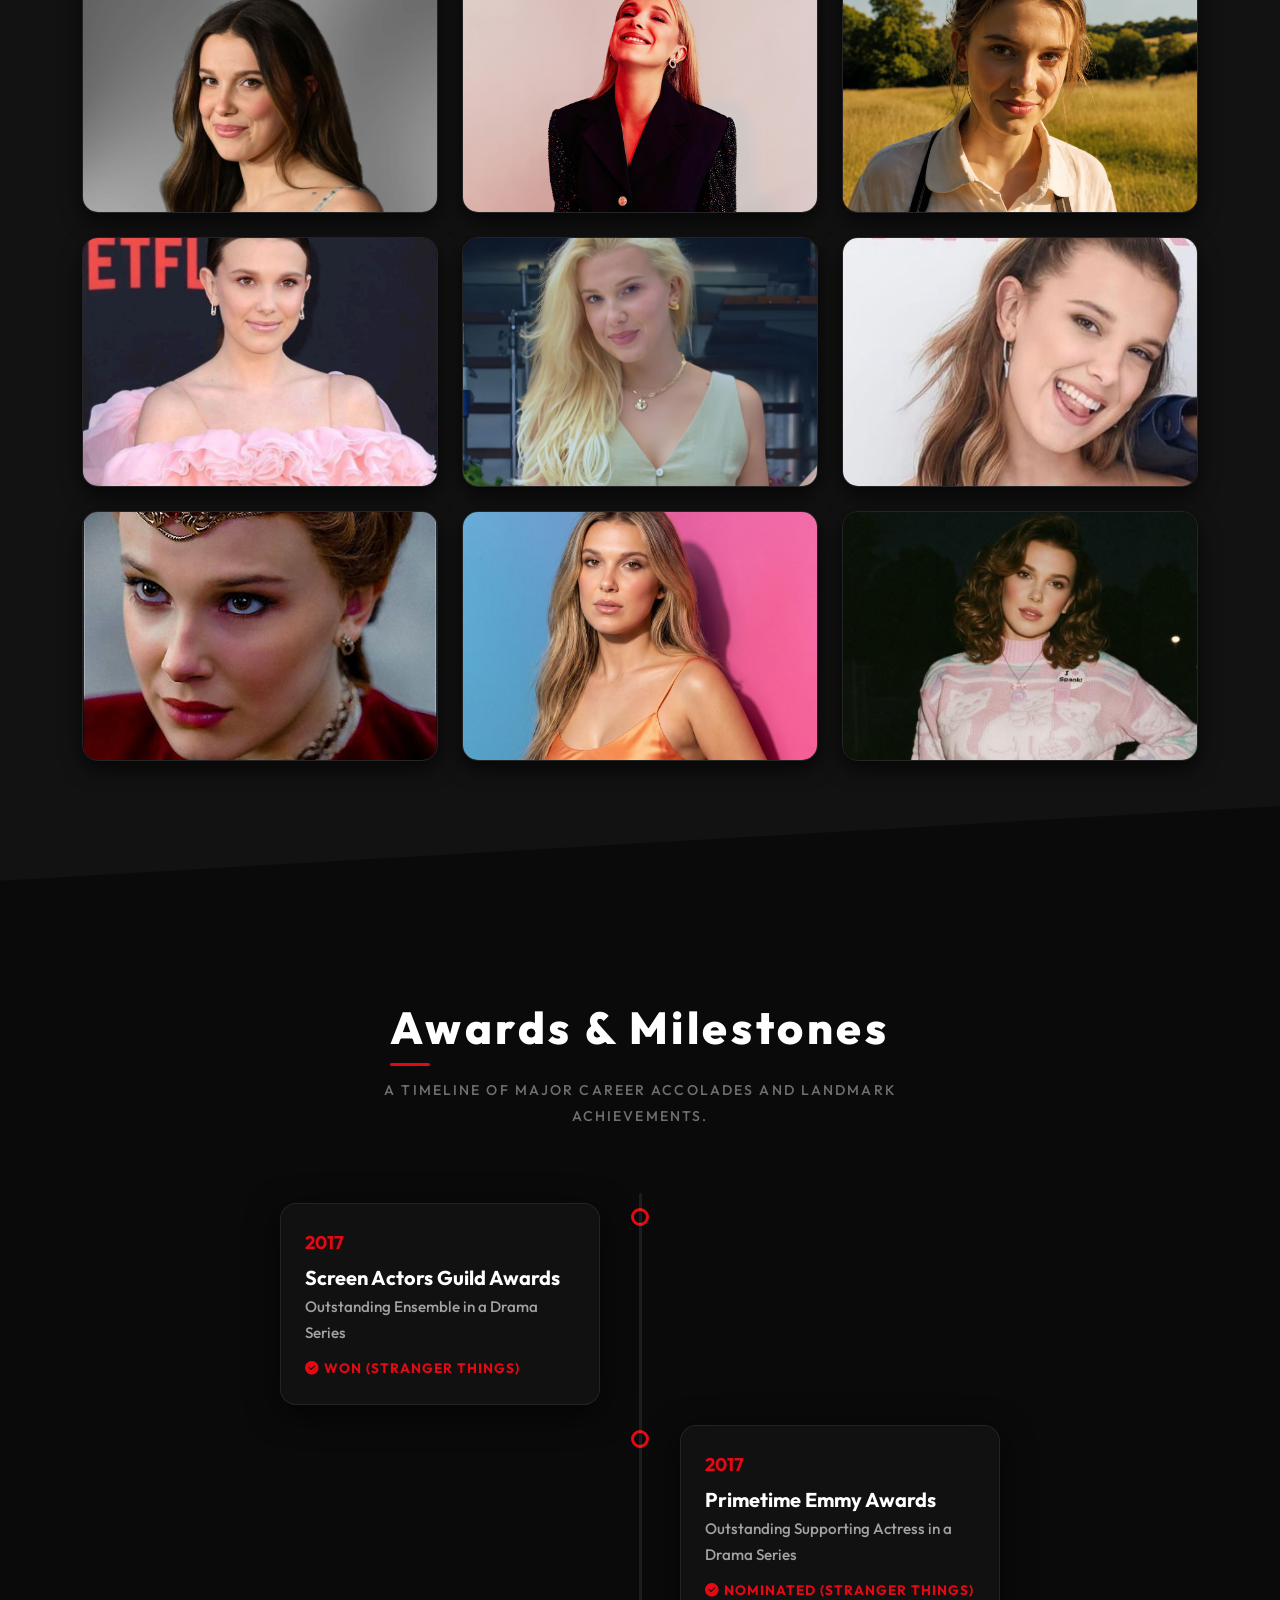
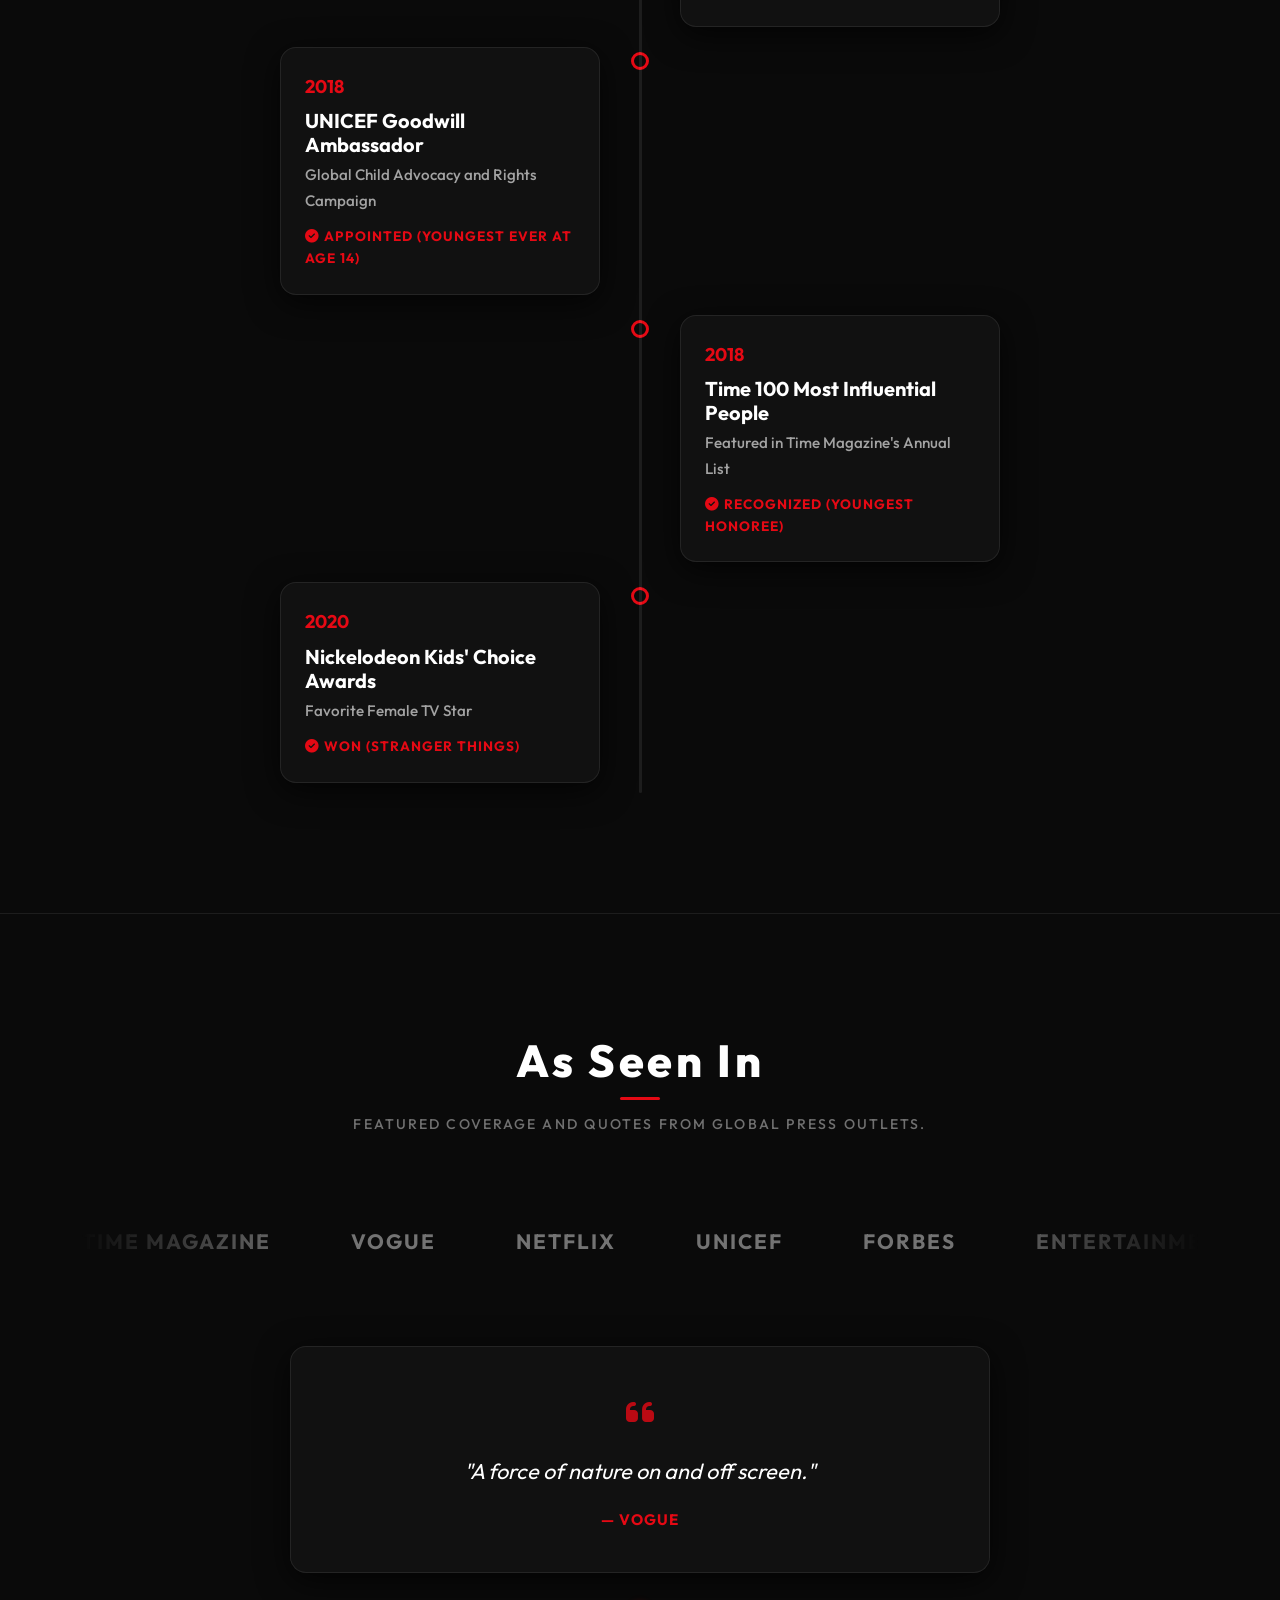
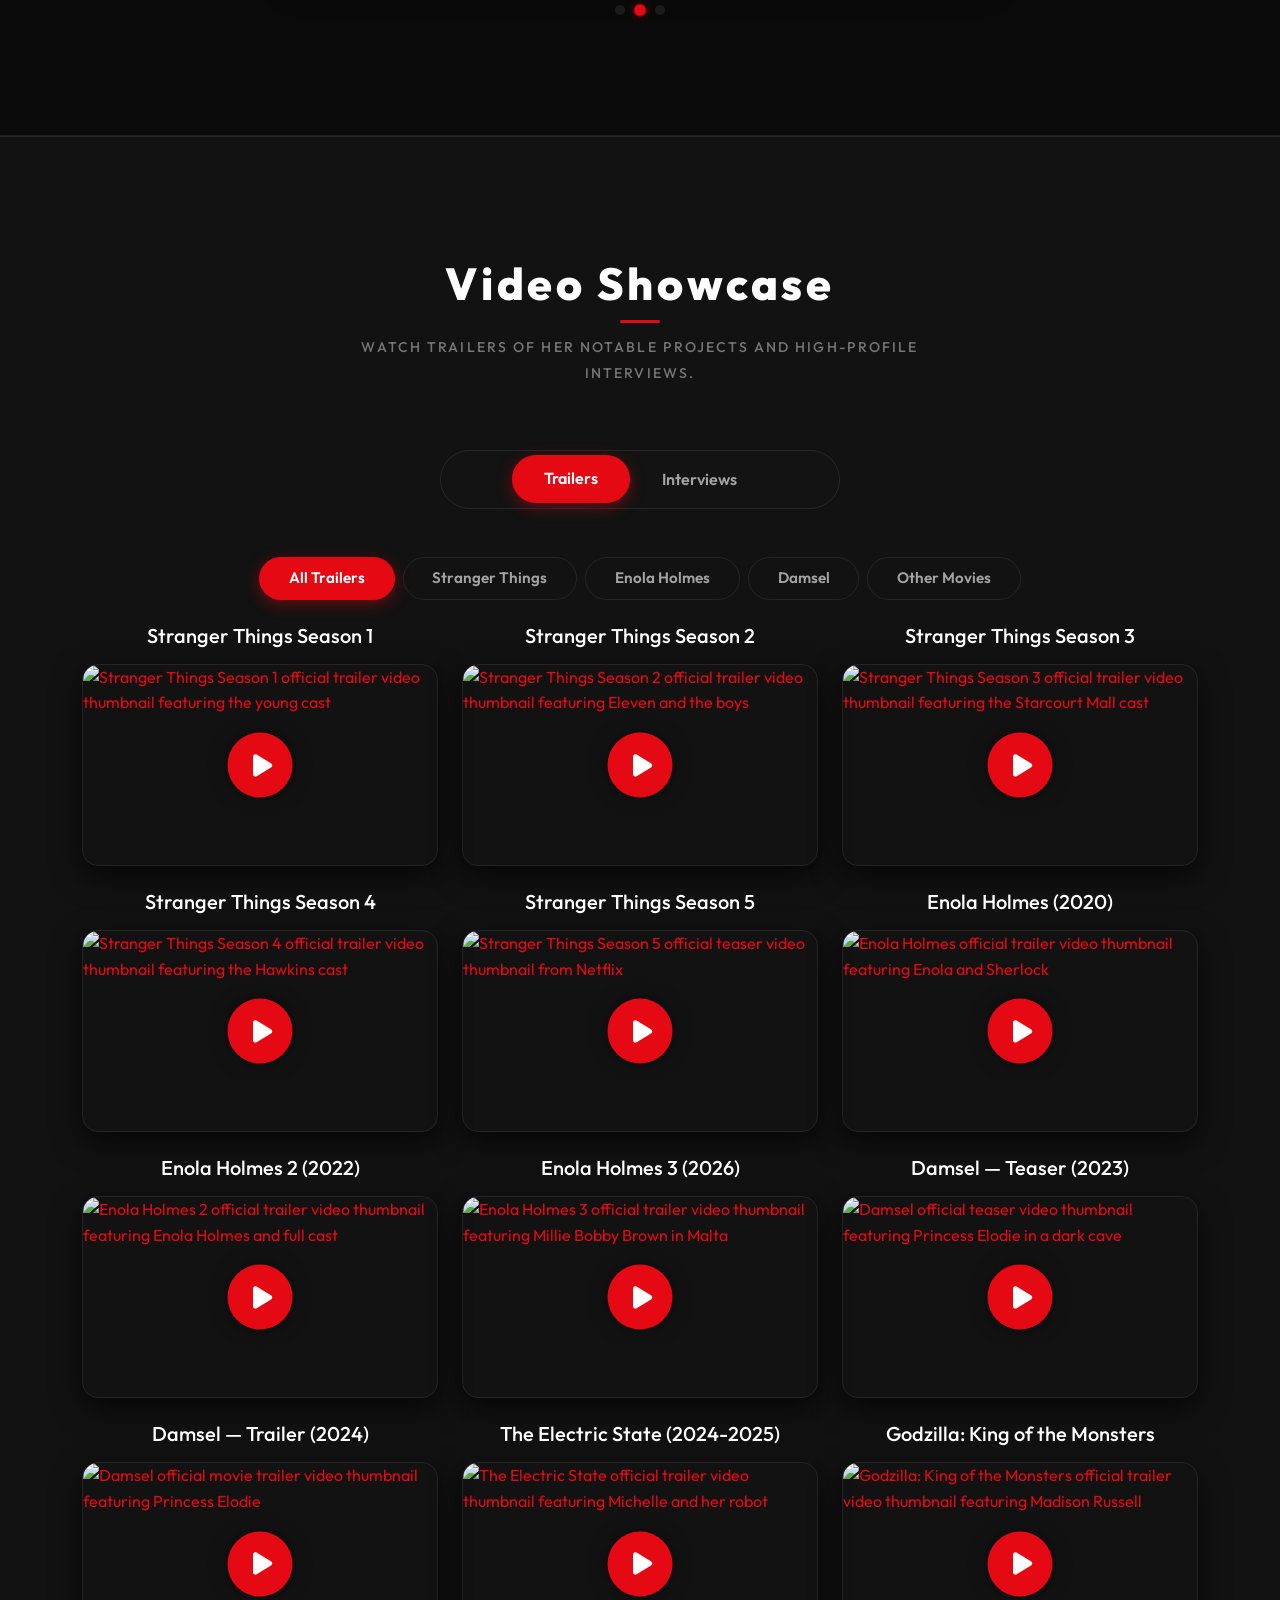
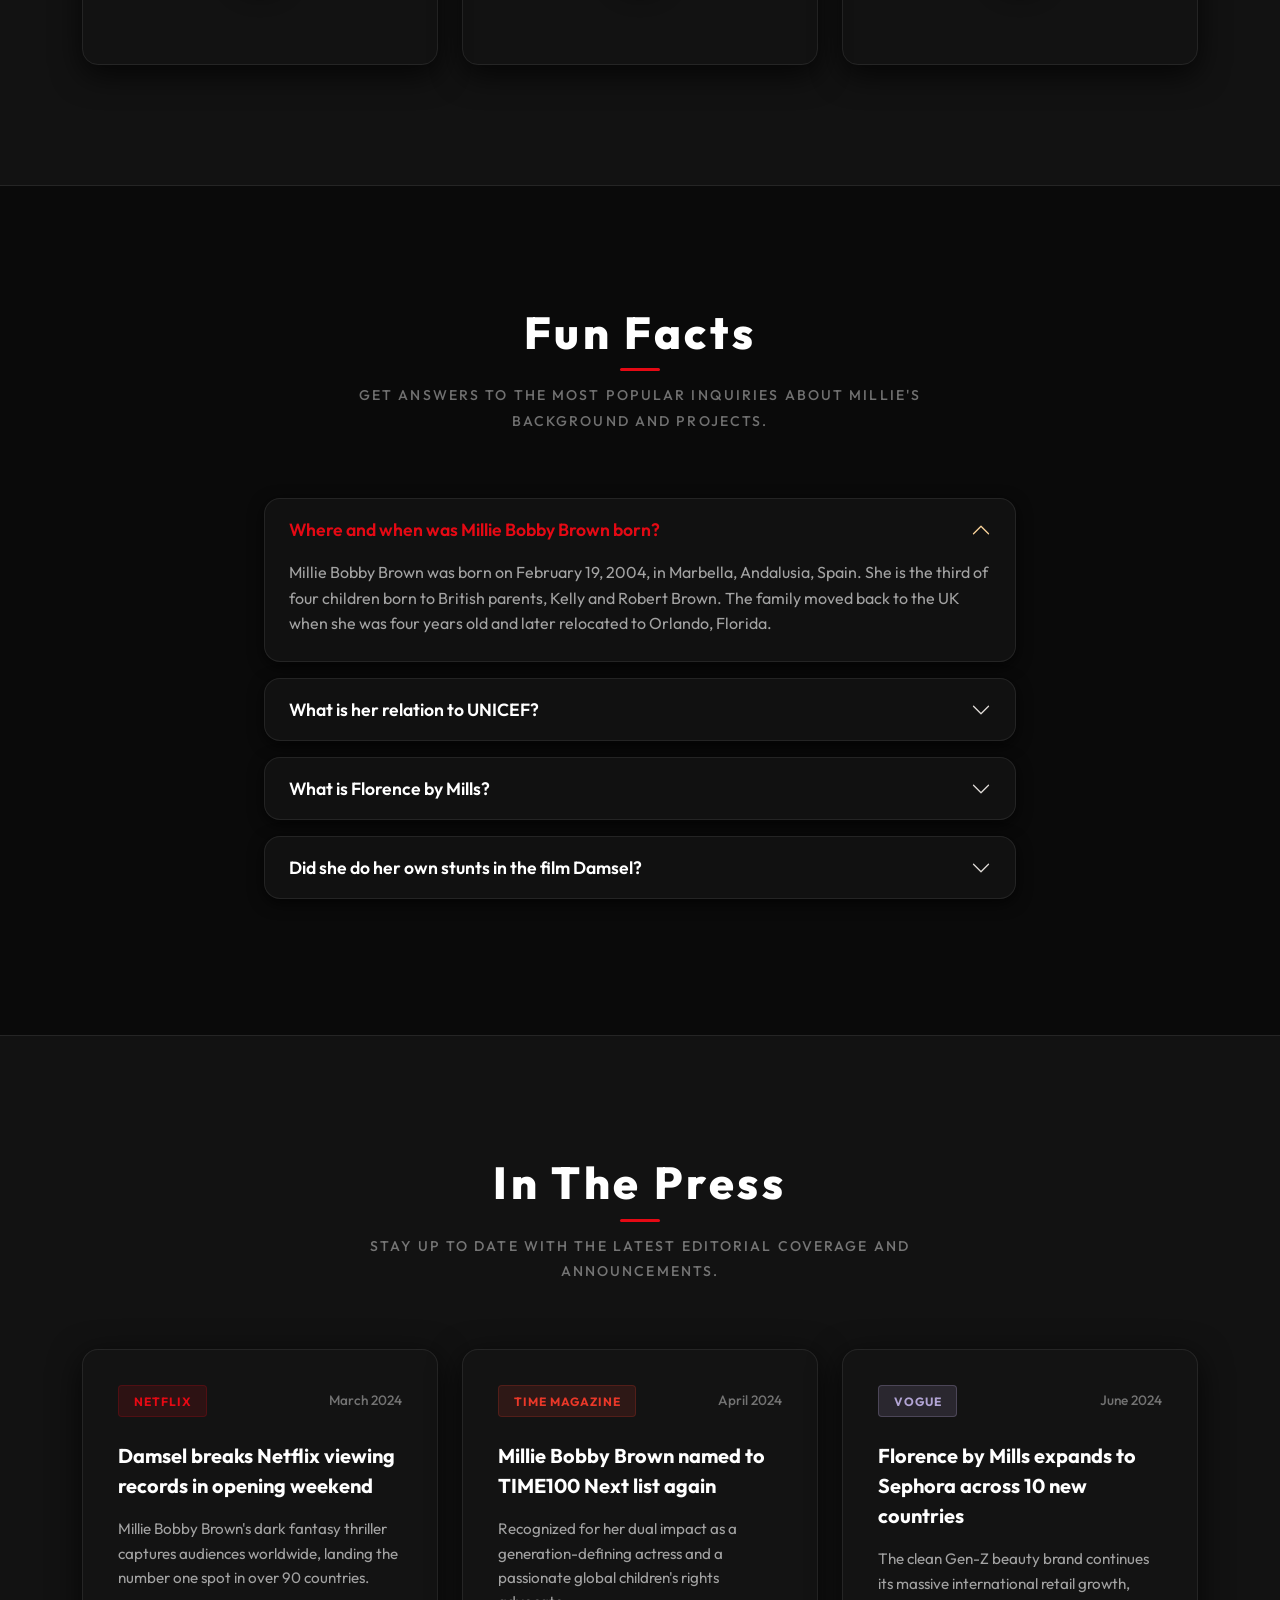
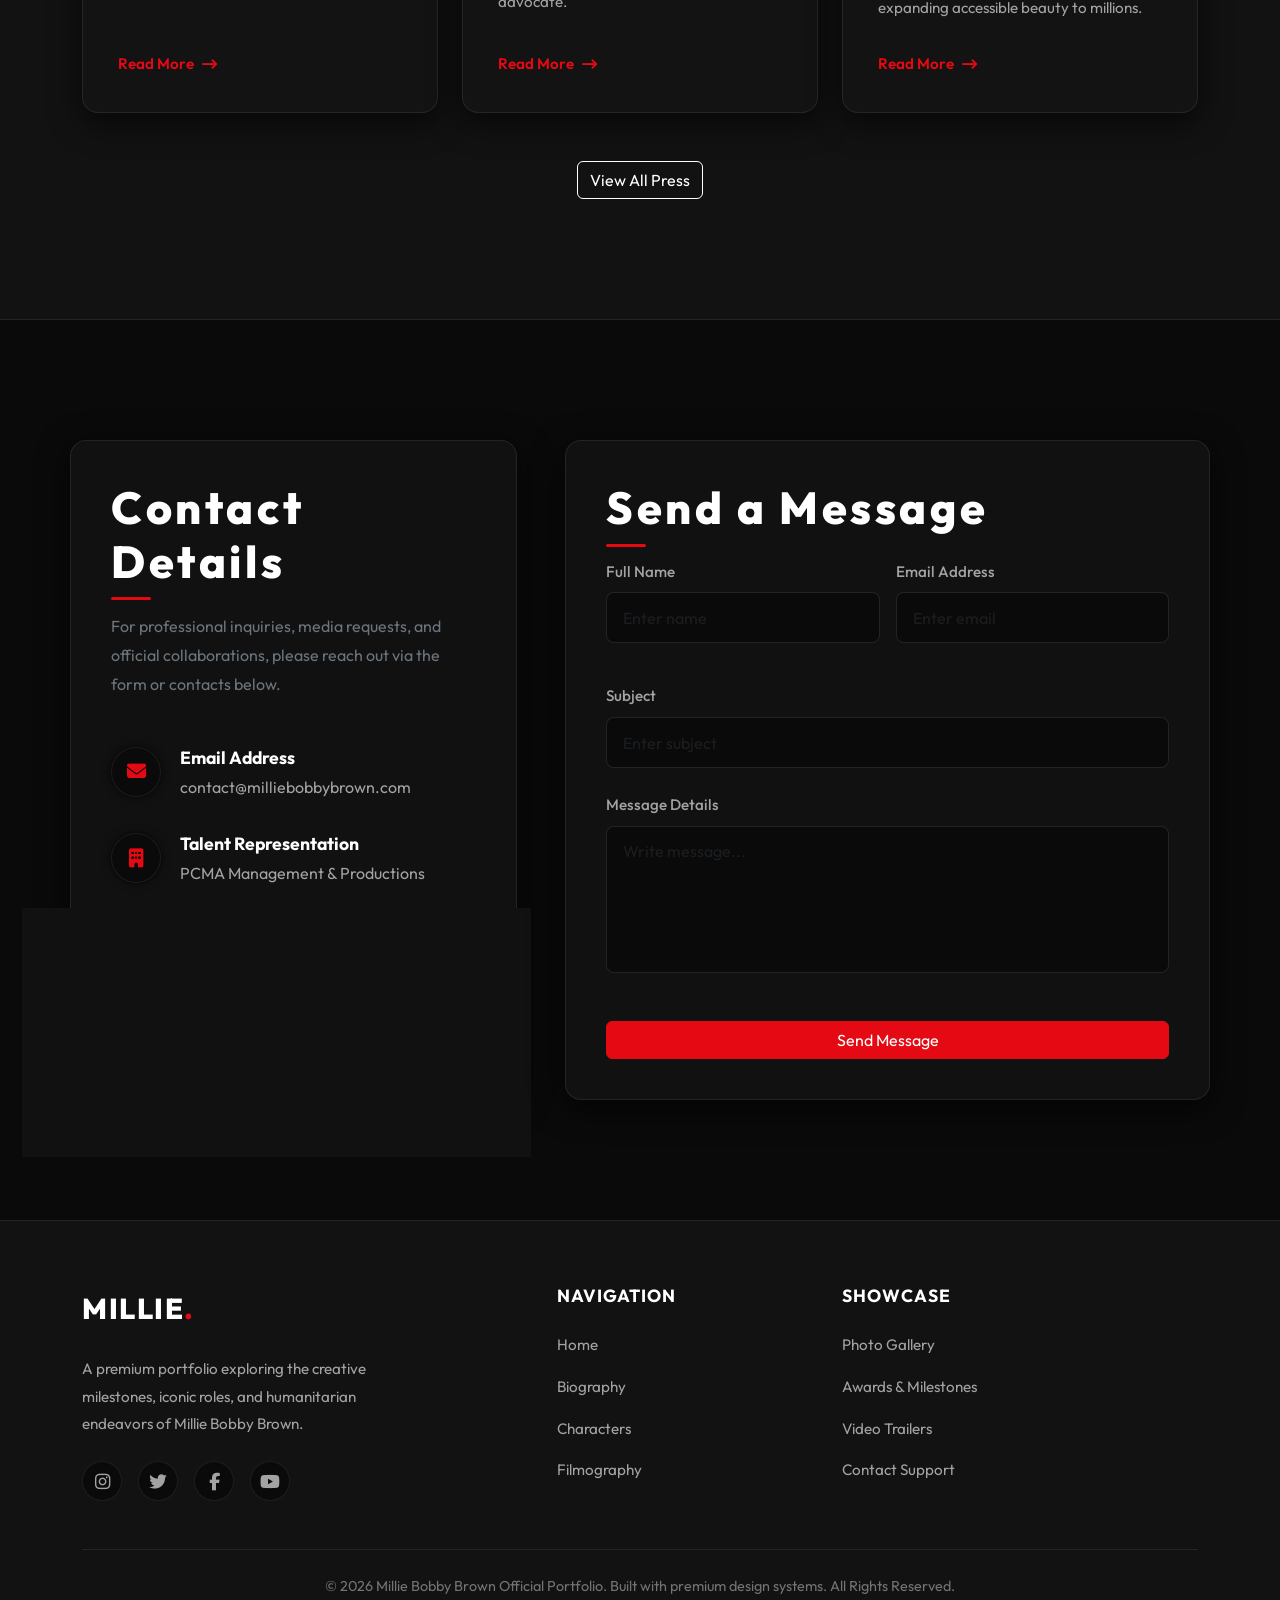
==== commit 257f9246: "Update website with all modified files" ====
--- a/index.html
+++ b/index.html
@@ -55,9 +55,10 @@
   </nav>
 
   <!-- Hero Section -->
-  <section class="hero-section" id="home">
+  <section class="hero-section parallax-bg" id="home">
     <div class="hero-overlay"></div>
-    <div class="hero-content text-center text-white">
+    <div class="hero-content text-white" id="heroContentBlock">
+      <div class="hero-accent-line" id="heroAccentLine"></div>
       <h1 class="hero-title animate-on-scroll appear" id="heroMainTitle">MILLIE BOBBY <span>BROWN</span></h1>
       <p class="hero-subtitle" id="heroSubText">
         Actor • Producer • <span id="typewriter"></span><span class="typed-cursor">|</span>
@@ -69,6 +70,9 @@
     </div>
   </section>
 
+  <!-- Cinematic Red Divider -->
+  <div class="section-divider-red animate-on-scroll" id="heroDivider"></div>
+
   <!-- Statistics Bar -->
   <section class="container stats-bar" id="statsSection">
     <div class="row g-4 justify-content-center">
@@ -100,25 +104,34 @@
   </section>
 
   <!-- Biography Section -->
-  <section class="section-padding container" id="bio">
-    <div class="row align-items-center g-5">
-      <div class="col-lg-5 animate-on-scroll" id="bioImageCol">
-        <div class="bio-image-wrapper">
-          <img src="assets/images/bio-img.png" alt="Millie Bobby Brown professional portrait showcase" class="bio-img" id="bioPortraitImage" loading="lazy">
-        </div>
-      </div>
-      <div class="col-lg-7 bio-details animate-on-scroll" id="bioTextCol">
-        <h2 class="section-title" id="bioTitle">Biography</h2>
-        <p class="section-subtitle" id="bioSub">Her journey from rising star to global powerhouse.</p>
-        <p>
-          Born on February 19, 2004, <span class="highlight-text">Millie Bobby Brown</span> is a British actress and producer who quickly became one of Hollywood's most prominent young talents. She rose to international fame for her breakout role as <span class="highlight-text">Eleven</span> in Netflix’s critically acclaimed science fiction series <span class="highlight-text">Stranger Things</span>, earning two Emmy Award nominations.
-        </p>
-        <p>
-          Beyond Hawkins, Millie has shown her versatility as a leading actress and producer. She starred as the titular character in the hit mystery films <span class="highlight-text">Enola Holmes</span> and its sequel, and took on the role of Princess Elodie in the dark fantasy action thriller <span class="highlight-text">Damsel</span>. 
-        </p>
-        <p>
-          In 2018, at just 14 years old, she was appointed the youngest-ever <span class="highlight-text">UNICEF Goodwill Ambassador</span>, using her global platform to advocate for children's rights, education, and anti-bullying awareness. In addition to her philanthropy and acting, she is the founder of <span class="highlight-text">Florence by Mills</span>, a clean and conscious beauty brand designed for Gen-Z.
-        </p>
+  <section class="bio-section-editorial" id="bio">
+    <div class="bio-split-layout">
+      <!-- Left: Full-height Portrait -->
+      <div class="bio-image-side animate-on-scroll" id="bioImageCol">
+        <div class="bio-ken-burns-wrapper">
+          <img src="assets/images/ChatGPT Image Jun 25, 2026, 07_40_29 AM.png" alt="Millie Bobby Brown at The Electric State premiere in an embellished gold gown" class="bio-ken-burns-img" id="bioPortraitImage" loading="lazy">
+        </div>
+      </div>
+      <!-- Right: Text Content on Dark Panel -->
+      <div class="bio-text-side animate-on-scroll" id="bioTextCol">
+        <div class="bio-text-inner">
+          <h2 class="section-title" id="bioTitle">Biography</h2>
+          <p class="section-subtitle" id="bioSub">Her journey from rising star to global powerhouse.</p>
+          <!-- Editorial Pull-Quote -->
+          <blockquote class="bio-pull-quote" id="bioPullQuote">
+            "One of the youngest people ever to use fame as a force for good."
+          </blockquote>
+          <p>
+            Born on February 19, 2004, <span class="highlight-text">Millie Bobby Brown</span> is a British actress and producer who quickly became one of Hollywood's most prominent young talents. She rose to international fame for her breakout role as <span class="highlight-text">Eleven</span> in Netflix's critically acclaimed science fiction series <span class="highlight-text">Stranger Things</span>, earning two Emmy Award nominations.
+          </p>
+          <p>
+            Beyond Hawkins, Millie has shown her versatility as a leading actress and producer. She starred as the titular character in the hit mystery films <span class="highlight-text">Enola Holmes</span> and its sequel, and took on the role of Princess Elodie in the dark fantasy action thriller <span class="highlight-text">Damsel</span>.
+          </p>
+          <p>
+            In 2018, at just 14 years old, she was appointed the youngest-ever <span class="highlight-text">UNICEF Goodwill Ambassador</span>, using her global platform to advocate for children's rights, education, and anti-bullying awareness. In addition to her philanthropy and acting, she is the founder of <span class="highlight-text">Florence by Mills</span>, a clean and conscious beauty brand designed for Gen-Z.
+          </p>
+          <a href="#" class="btn btn-presskit mt-3" id="btnPressKit"><i class="fa-solid fa-file-arrow-down me-2"></i>Download Press Kit</a>
+        </div>
       </div>
     </div>
   </section>
@@ -213,7 +226,7 @@
   </section>
 
   <!-- Characters Section -->
-  <section class="section-padding bg-secondary-wrap" id="characters" style="background-color: var(--bg-secondary); border-top: 1px solid var(--border-color); border-bottom: 1px solid var(--border-color);">
+  <section class="section-padding bg-secondary-wrap clip-diagonal" id="characters">
     <div class="container">
       <div class="text-center animate-on-scroll" id="charactersHeader">
         <h2 class="section-title">Iconic Characters</h2>
@@ -397,7 +410,7 @@
     </div>
   </section>
 
-  <section class="section-padding bg-secondary-wrap" id="gallery" style="background-color: var(--bg-secondary); border-top: 1px solid var(--border-color); border-bottom: 1px solid var(--border-color);">
+  <section class="section-padding bg-secondary-wrap clip-diagonal-reverse" id="gallery">
     <div class="container">
       <div class="text-center animate-on-scroll" id="galleryHeader">
         <h2 class="section-title">Photo Gallery</h2>
--- a/style.css
+++ b/style.css
@@ -162,20 +162,20 @@
   height: 100vh;
   min-height: 600px;
   display: flex;
-  align-items: center;
-  justify-content: center;
-  background: radial-gradient(circle, rgba(0,0,0,0.2) 0%, rgba(0,0,0,0.8) 100%), 
-              url('assets/images/ChatGPT Image Jun 9, 2026, 01_11_10 AM.png') no-repeat center center;
+  align-items: flex-end;
+  justify-content: flex-start;
+  background: url('assets/images/ChatGPT Image Jun 9, 2026, 01_11_10 AM.png') no-repeat center center;
   background-size: cover;
+  filter: brightness(1.08);
   color: #fff;
-  text-align: center;
+  text-align: left;
   overflow: hidden;
   transition: background 0.5s ease-in-out;
 }
 body.light-theme .hero-section {
-  background: radial-gradient(circle, rgba(255,255,255,0.1) 0%, rgba(255,255,255,0.7) 100%), 
-              url('assets/images/ChatGPT Image Jun 9, 2026, 01_11_10 AM.png') no-repeat center center;
+  background: url('assets/images/ChatGPT Image Jun 9, 2026, 01_11_10 AM.png') no-repeat center center;
   background-size: cover;
+  filter: brightness(1.1);
   color: #111827;
 }
 .hero-overlay {
@@ -184,7 +184,8 @@
   left: 0;
   width: 100%;
   height: 100%;
-  background: linear-gradient(0deg, var(--bg-primary) 0%, rgba(0, 0, 0, 0.4) 60%, rgba(0, 0, 0, 0.7) 100%);
+  /* Cinematic: only bottom 30% fades to black, top is transparent so subject is clearly visible */
+  background: linear-gradient(to top, rgba(0,0,0,0.92) 0%, rgba(0,0,0,0.7) 30%, rgba(0,0,0,0.1) 60%, transparent 100%);
   z-index: 1;
 }
 body.light-theme .hero-overlay {
@@ -194,7 +195,17 @@
   position: relative;
   z-index: 2;
   max-width: 800px;
-  padding: 2rem;
+  padding: 3rem 4rem;
+  /* Editorial: bottom-left positioned */
+}
+
+/* Red accent line above name */
+.hero-accent-line {
+  width: 60px;
+  height: 2px;
+  background-color: var(--accent-color);
+  margin-bottom: 1.2rem;
+  box-shadow: 0 0 8px var(--accent-glow);
 }
 .hero-title {
   font-size: 4.5rem;
@@ -1828,3 +1839,365 @@
 .press-news-link:hover i {
   transform: translateX(5px);
 }
+
+/* =================================================================
+   CINEMATIC & EDITORIAL REDESIGN — All 5 Prompts
+   ================================================================= */
+
+/* ---- Prompt 1: Hero Mobile Fix ---- */
+@media (max-width: 767px) {
+  .hero-content {
+    padding: 2rem 1.5rem;
+  }
+  .hero-accent-line {
+    width: 40px;
+  }
+}
+
+/* ---- Prompt 2: Cinematic Section Divider ---- */
+.section-divider-red {
+  width: 100%;
+  height: 1px;
+  background: linear-gradient(to right, transparent, var(--accent-color) 30%, var(--accent-color) 70%, transparent);
+  margin: 0;
+  opacity: 0;
+  transition: opacity 1s ease;
+}
+.section-divider-red.appear {
+  opacity: 1;
+}
+
+/* ---- Prompt 2: Diagonal Clip-Path Section Transitions ---- */
+.clip-diagonal {
+  clip-path: polygon(0 0, 100% 4%, 100% 100%, 0 96%);
+  padding-top: 8rem;
+  padding-bottom: 8rem;
+  background-color: var(--bg-secondary);
+  margin: 0;
+  border: none !important;
+}
+.clip-diagonal-reverse {
+  clip-path: polygon(0 4%, 100% 0, 100% 96%, 0 100%);
+  padding-top: 8rem;
+  padding-bottom: 8rem;
+  background-color: var(--bg-secondary);
+  margin: 0;
+  border: none !important;
+}
+@media (max-width: 767px) {
+  .clip-diagonal,
+  .clip-diagonal-reverse {
+    clip-path: none;
+    padding-top: 5rem;
+    padding-bottom: 5rem;
+  }
+}
+
+/* ---- Prompt 3: Editorial Biography Section ---- */
+.bio-section-editorial {
+  position: relative;
+  overflow: hidden;
+}
+.bio-split-layout {
+  display: flex;
+  min-height: 85vh;
+  align-items: stretch;
+}
+.bio-image-side {
+  flex: 0 0 55%;
+  position: relative;
+  overflow: hidden;
+}
+.bio-ken-burns-wrapper {
+  position: absolute;
+  inset: 0;
+  overflow: hidden;
+}
+.bio-ken-burns-img {
+  width: 100%;
+  height: 100%;
+  object-fit: cover;
+  object-position: center top;
+  animation: kenBurns 10s ease-in-out infinite alternate;
+}
+@keyframes kenBurns {
+  0%   { transform: scale(1) translate(0, 0); }
+  100% { transform: scale(1.06) translate(-1%, 1%); }
+}
+.bio-text-side {
+  flex: 0 0 45%;
+  background-color: var(--bg-secondary);
+  display: flex;
+  align-items: center;
+  padding: 0;
+}
+.bio-text-inner {
+  padding: 4rem 3.5rem;
+}
+.bio-text-inner p {
+  color: var(--text-secondary);
+  margin-bottom: 1.5rem;
+  font-size: 1.05rem;
+  line-height: 1.8;
+}
+
+/* Editorial Pull-Quote */
+.bio-pull-quote {
+  border-left: 4px solid var(--accent-color);
+  padding: 1rem 1.5rem;
+  margin: 1.5rem 0 2rem 0;
+  font-style: italic;
+  font-size: 1.3rem;
+  font-weight: 400;
+  color: var(--text-primary);
+  line-height: 1.55;
+  background: rgba(229, 9, 20, 0.04);
+  border-radius: 0 var(--border-radius-sm) var(--border-radius-sm) 0;
+}
+body.light-theme .bio-pull-quote {
+  background: rgba(201, 8, 18, 0.04);
+}
+
+/* Press Kit Button */
+.btn-presskit {
+  display: inline-flex;
+  align-items: center;
+  gap: 0.5rem;
+  background: transparent;
+  color: var(--accent-color) !important;
+  border: 1.5px solid var(--accent-color);
+  padding: 0.7rem 1.8rem;
+  border-radius: var(--border-radius-sm);
+  font-weight: 600;
+  font-size: 0.95rem;
+  letter-spacing: 0.5px;
+  transition: all var(--transition-speed) ease;
+}
+.btn-presskit:hover {
+  background-color: var(--accent-color);
+  color: #fff !important;
+  box-shadow: 0 0 16px var(--accent-glow);
+  transform: translateY(-2px);
+}
+
+/* Bio section responsive stacking */
+@media (max-width: 991px) {
+  .bio-split-layout {
+    flex-direction: column;
+    min-height: auto;
+  }
+  .bio-image-side {
+    flex: none;
+    height: 55vh;
+    position: relative;
+  }
+  .bio-ken-burns-wrapper {
+    position: relative;
+    height: 100%;
+    width: 100%;
+  }
+  .bio-ken-burns-img {
+    position: absolute;
+    top: 0; left: 0;
+  }
+  .bio-text-side {
+    flex: none;
+  }
+  .bio-text-inner {
+    padding: 2.5rem 1.5rem;
+  }
+}
+
+/* ---- Prompt 4: Cinematic Filmography Cards ---- */
+.movie-card {
+  position: relative !important;
+  border-radius: var(--border-radius-lg) !important;
+  overflow: hidden !important;
+  min-height: 420px !important;
+  height: 100% !important;
+  display: flex !important;
+  flex-direction: column !important;
+  border: 1px solid var(--border-color) !important;
+  transition: transform var(--transition-speed) ease, box-shadow var(--transition-speed) ease, border-color var(--transition-speed) ease !important;
+  background: #111 !important;
+}
+.movie-card::before {
+  content: '';
+  position: absolute;
+  left: 0; top: 0;
+  width: 4px;
+  height: 100%;
+  background: var(--accent-color);
+  opacity: 0;
+  transition: opacity var(--transition-speed) ease;
+  z-index: 5;
+}
+.movie-card:hover::before {
+  opacity: 1;
+  box-shadow: 0 0 12px var(--accent-glow);
+}
+.movie-card:hover {
+  transform: translateY(-6px) scale(1.01) !important;
+  box-shadow: 0 14px 40px var(--shadow-glow) !important;
+  border-color: var(--accent-color) !important;
+}
+.movie-poster-wrap {
+  position: absolute !important;
+  inset: 0 !important;
+  height: 100% !important;
+  overflow: hidden !important;
+  background: #111 !important;
+  z-index: 0 !important;
+}
+.movie-poster-wrap img {
+  width: 100% !important;
+  height: 100% !important;
+  object-fit: cover !important;
+  transition: transform 0.5s ease !important;
+}
+.movie-card:hover .movie-poster-wrap img {
+  transform: scale(1.05) !important;
+}
+.movie-poster-wrap::after {
+  content: '';
+  position: absolute;
+  inset: 0;
+  background: linear-gradient(to top, rgba(0,0,0,0.92) 0%, rgba(0,0,0,0.6) 45%, rgba(0,0,0,0.1) 100%);
+  z-index: 1;
+}
+.movie-year-badge {
+  position: absolute;
+  top: 15px; right: 15px;
+  background-color: rgba(0,0,0,0.85);
+  color: var(--accent-color);
+  font-weight: 700;
+  font-size: 0.82rem;
+  padding: 0.3rem 0.8rem;
+  border-radius: 20px;
+  border: 1px solid var(--accent-color);
+  z-index: 3;
+}
+.movie-info {
+  position: relative !important;
+  z-index: 2 !important;
+  margin-top: auto !important;
+  padding: 1.5rem !important;
+  color: #fff !important;
+}
+.movie-title {
+  font-size: 1.25rem !important;
+  font-weight: 700 !important;
+  margin-bottom: 0.4rem !important;
+  color: #fff !important;
+  text-shadow: 0 2px 6px rgba(0,0,0,0.8) !important;
+}
+.movie-role {
+  font-size: 0.9rem !important;
+  color: var(--accent-color) !important;
+  font-weight: 600 !important;
+  margin-bottom: 0.75rem !important;
+}
+.movie-desc {
+  color: rgba(255,255,255,0.72) !important;
+  font-size: 0.88rem !important;
+  line-height: 1.6 !important;
+}
+
+/* ---- Prompt 4: Text-only filmography filter buttons ---- */
+#filmographyFilters .filter-btn {
+  background: transparent !important;
+  border: none !important;
+  border-radius: 0 !important;
+  color: var(--text-secondary);
+  padding: 0.4rem 0.3rem;
+  font-size: 1rem;
+  font-weight: 500;
+  cursor: pointer;
+  position: relative;
+  transition: color var(--transition-speed) ease;
+  box-shadow: none !important;
+  margin: 0 0.8rem;
+}
+#filmographyFilters .filter-btn::after {
+  content: '';
+  position: absolute;
+  bottom: -3px; left: 0;
+  width: 0;
+  height: 2px;
+  background: var(--accent-color);
+  transition: width var(--transition-speed) ease;
+}
+#filmographyFilters .filter-btn:hover,
+#filmographyFilters .filter-btn.active {
+  color: var(--text-primary) !important;
+  background: transparent !important;
+  border-color: transparent !important;
+  box-shadow: none !important;
+}
+#filmographyFilters .filter-btn.active::after,
+#filmographyFilters .filter-btn:hover::after {
+  width: 100%;
+}
+
+/* ---- Prompt 5: Editorial Typography & Whitespace ---- */
+
+/* Increased section padding */
+.section-padding {
+  padding: 120px 0 !important;
+}
+@media (max-width: 767px) {
+  .section-padding {
+    padding: 80px 0 !important;
+  }
+}
+
+/* Section title letter-spacing & centred red underline */
+.section-title {
+  letter-spacing: 0.08em;
+}
+.section-title::after {
+  width: 40px;
+  height: 3px;
+  bottom: -12px;
+  left: 50%;
+  transform: translateX(-50%);
+  border-radius: 2px;
+}
+/* Left-aligned accent for certain sections */
+#bio .section-title::after,
+#filmography .section-title::after,
+#awards .section-title::after,
+#contact .section-title::after {
+  left: 0;
+  transform: none;
+}
+
+/* Section subtitle: uppercase, tracked, muted */
+.section-subtitle {
+  text-transform: uppercase;
+  letter-spacing: 0.15em;
+  color: rgba(255, 255, 255, 0.42);
+  font-size: 0.88rem;
+  font-weight: 500;
+  margin-bottom: 4rem;
+  max-width: 600px;
+}
+body.light-theme .section-subtitle {
+  color: rgba(17, 24, 39, 0.42);
+}
+
+/* Global line-height upgrade */
+p, li {
+  line-height: 1.8;
+}
+
+/* Scroll-reveal: refined translateY fade-up */
+.animate-on-scroll {
+  opacity: 0;
+  transform: translateY(20px);
+  transition: opacity 0.6s ease, transform 0.6s ease;
+}
+.animate-on-scroll.appear {
+  opacity: 1;
+  transform: translateY(0);
+}
